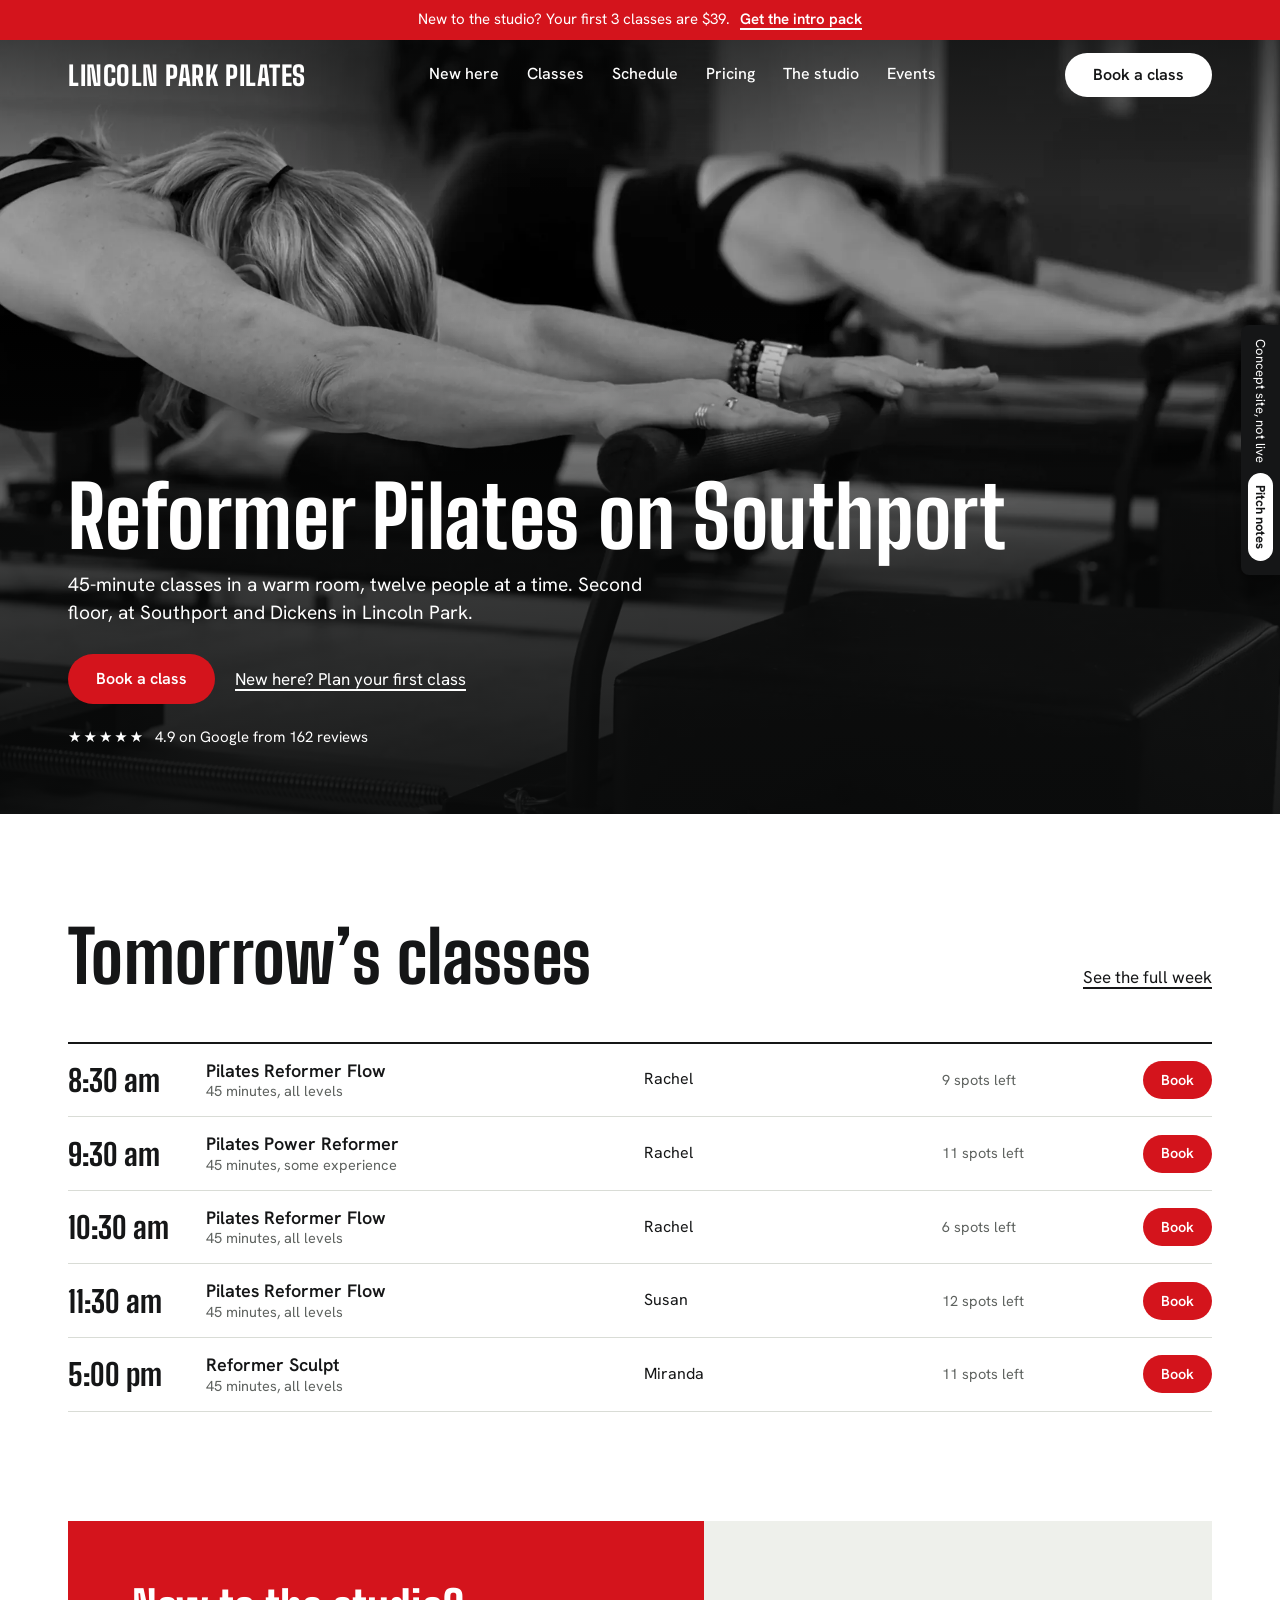
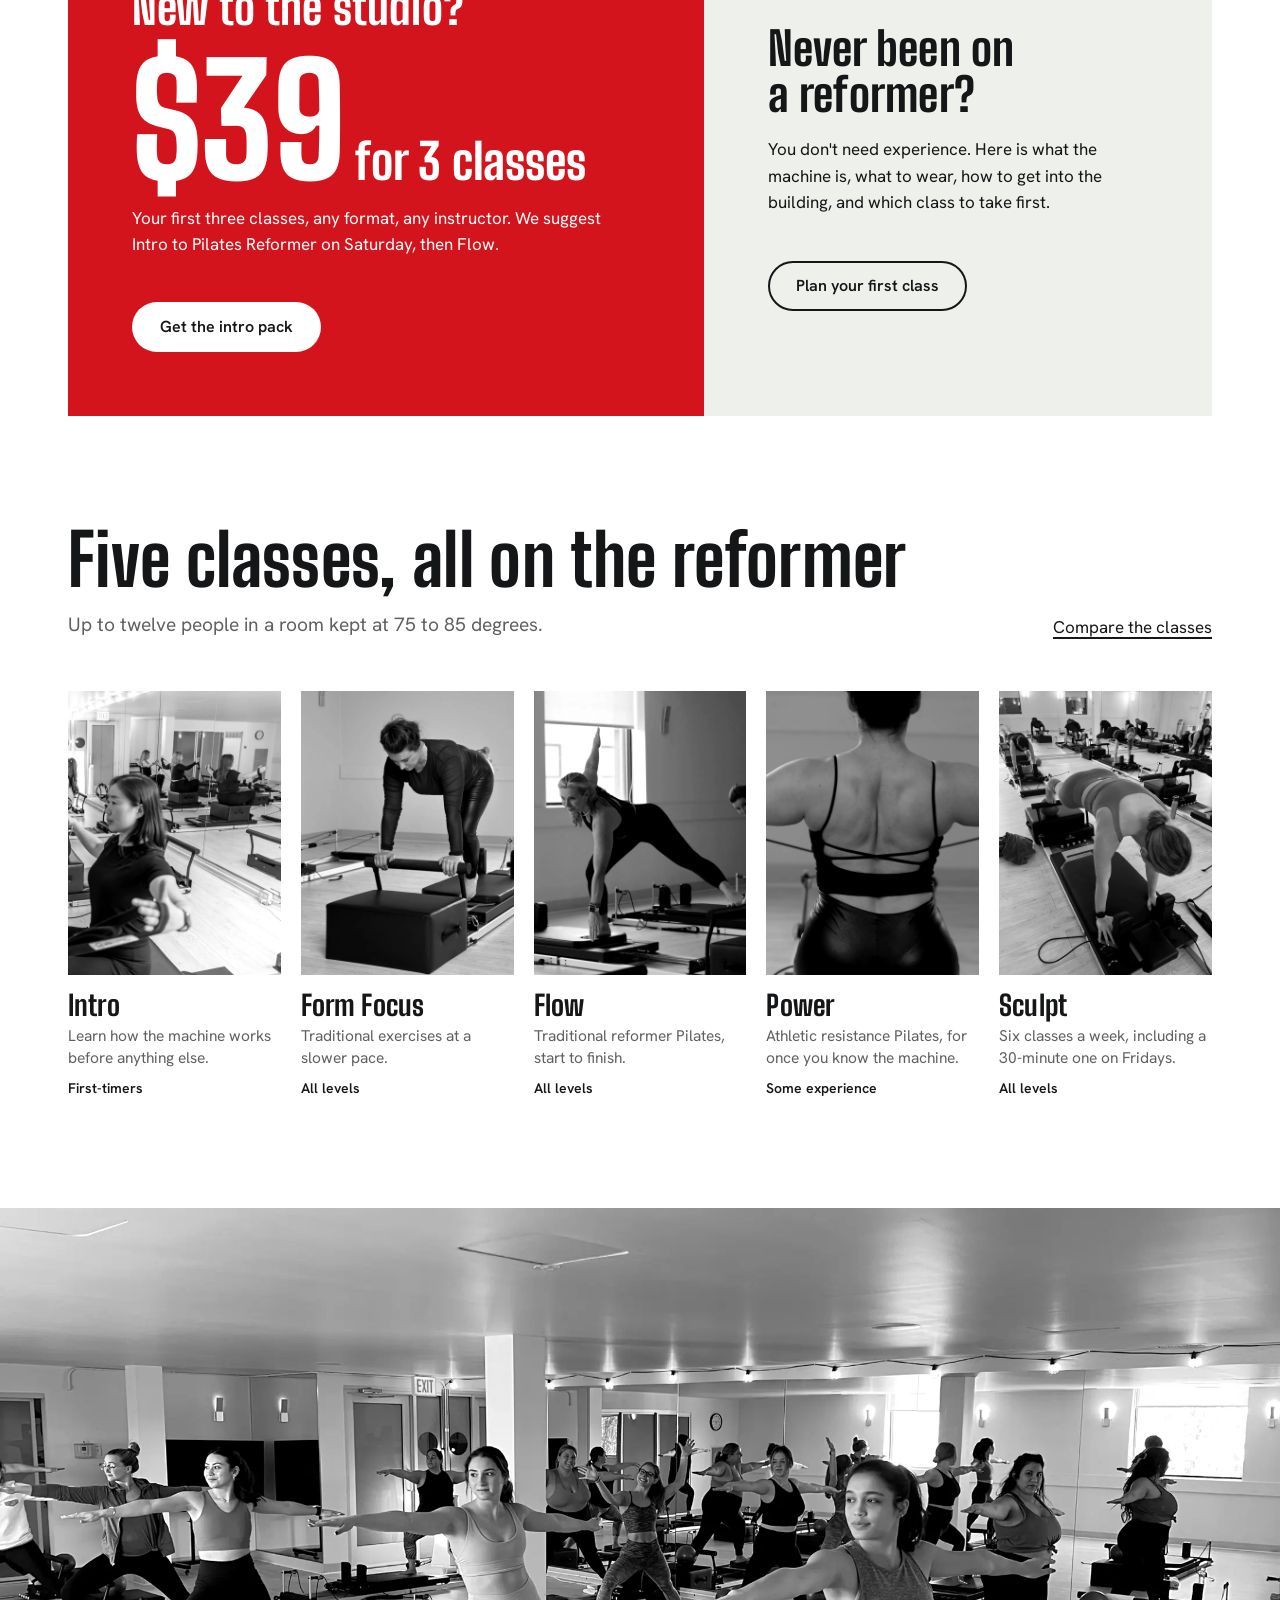
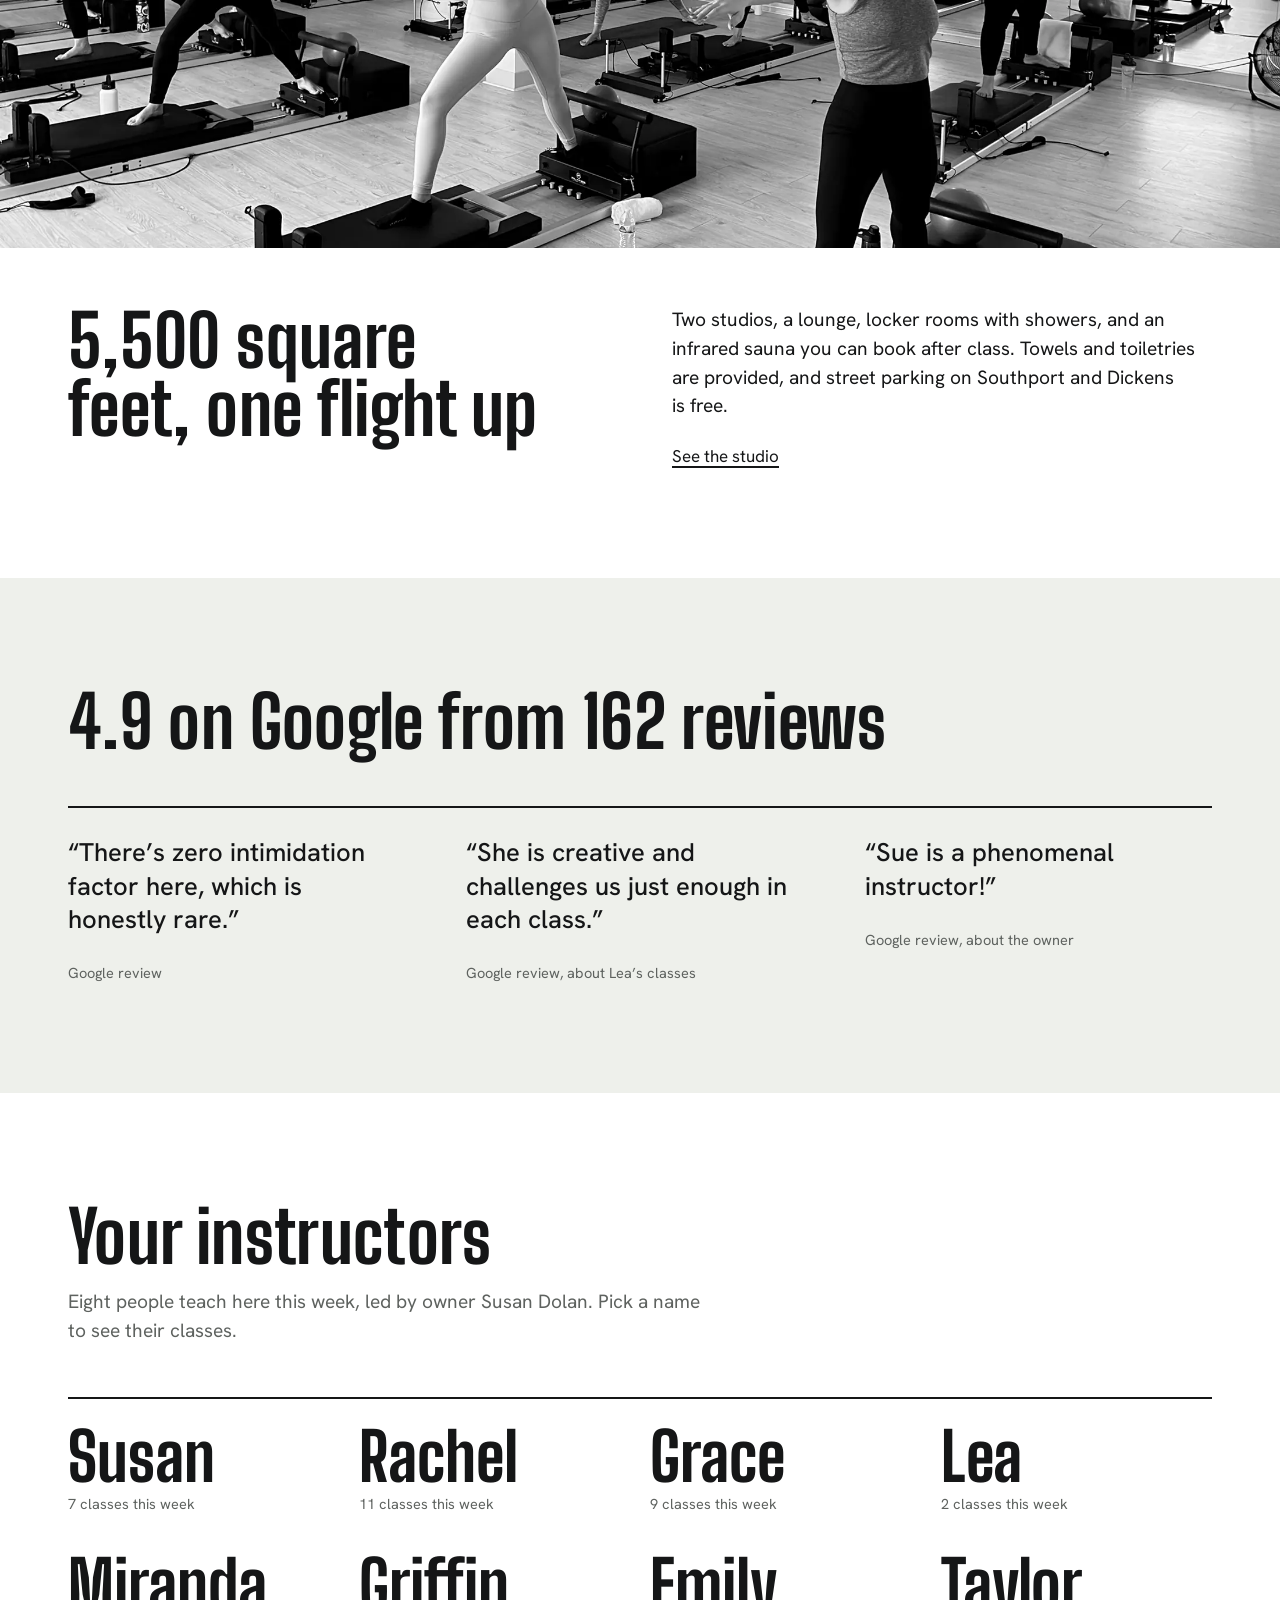
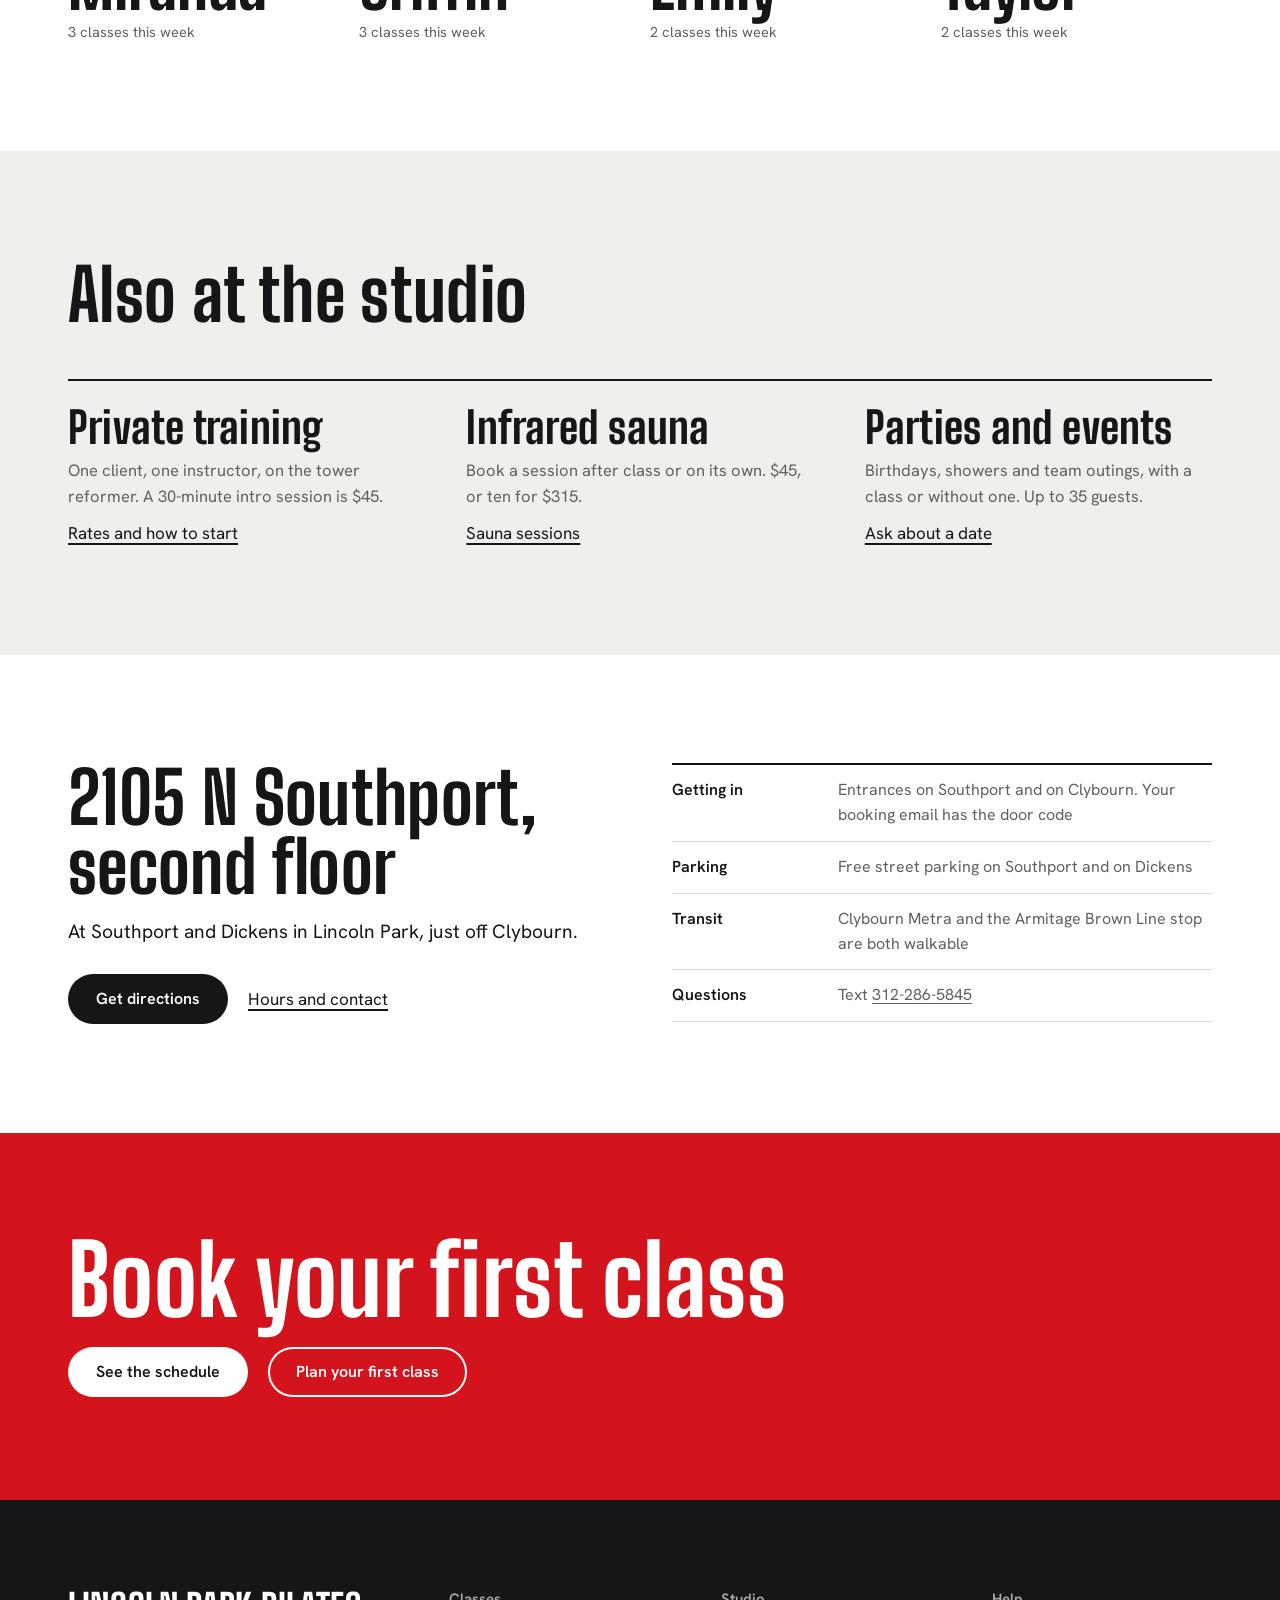
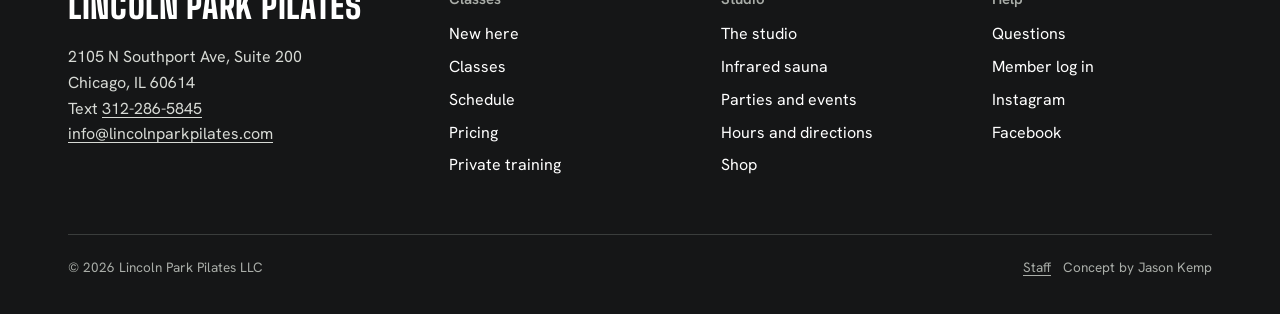
==== index.html @ 927cf22a "Lincoln Park Pilates website concept Static concept site: home, schedule, pricing, classes, studio, " ====
<!DOCTYPE html>
<html lang="en">
<head>
<meta charset="utf-8">
<meta name="viewport" content="width=device-width, initial-scale=1">
<title>Lincoln Park Pilates website concept</title>
<meta name="description" content="Reformer Pilates in Lincoln Park, Chicago. 45-minute classes of up to twelve people in a warm room, plus private training, an infrared sauna and event space. 2105 N Southport Ave. New clients: 3 classes for $39.">
<meta name="theme-color" content="#d4141c">
<meta name="robots" content="noindex, nofollow">
<meta property="og:title" content="Lincoln Park Pilates website concept">
<meta property="og:description" content="A redesign concept for Lincoln Park Pilates by Jason Kemp. Not the studio's live site. Nothing here books or charges.">
<meta property="og:type" content="website">
<link rel="preconnect" href="https://fonts.googleapis.com">
<link rel="preconnect" href="https://fonts.gstatic.com" crossorigin>
<link rel="stylesheet" href="https://fonts.googleapis.com/css2?family=Big+Shoulders:opsz,wght@10..72,500..900&family=Hanken+Grotesk:wght@400..700&display=swap">
<link rel="icon" href="data:image/svg+xml,%3Csvg xmlns='http://www.w3.org/2000/svg' viewBox='0 0 32 32'%3E%3Crect width='32' height='32' fill='%23d4141c'/%3E%3Ctext x='16' y='24' text-anchor='middle' font-family='Arial Narrow,Arial,sans-serif' font-weight='700' font-size='22' fill='%23fff'%3ELP%3C/text%3E%3C/svg%3E">
<style>
/* Lincoln Park Pilates concept v2. See DESIGN-NOTES.md for the reasoning. */
:root {
  --paper: #ffffff;
  --wall: #eef0eb;          /* the studio's sage-grey walls, very pale */
  --wall-2: #dfe3db;
  --ink: #151617;           /* reformer black */
  --grey: #5e625f;
  --line: #d9dcd6;
  --red: #d4141c;           /* the studio's logo red, deepened for contrast */
  --red-dark: #a90f16;
  --ok: #1f6b3b;

  --display: 'Big Shoulders', 'Big Shoulders Display', 'Arial Narrow', 'Helvetica Neue', Arial, sans-serif;
  --text: 'Hanken Grotesk', system-ui, -apple-system, 'Segoe UI', Roboto, sans-serif;

  --max: 1240px;
  --pad: clamp(20px, 4vw, 48px);
  --head: 72px;
  --gap: clamp(64px, 8.5vw, 116px);   /* vertical rhythm between sections */
  --ease: cubic-bezier(.2, .7, .2, 1);
}
@media (max-width: 760px) { :root { --head: 60px; } }

*, *::before, *::after { box-sizing: border-box; }
html { -webkit-text-size-adjust: 100%; }
body { margin: 0; background: var(--paper); color: var(--ink); font-family: var(--text); font-size: 17px; line-height: 1.55; -webkit-font-smoothing: antialiased; }
body.locked { overflow: hidden; }
img { display: block; max-width: 100%; }
a { color: inherit; text-decoration: none; }
button { font: inherit; color: inherit; background: none; border: 0; padding: 0; cursor: pointer; text-align: inherit; }
input, select, textarea { font: inherit; color: inherit; }
p { margin: 0 0 1em; text-wrap: pretty; }
p:last-child { margin-bottom: 0; }
h1, h2, h3, h4 { margin: 0; font-family: var(--display); font-weight: 700; line-height: .95; letter-spacing: .005em; text-wrap: balance; }
[hidden] { display: none !important; }
:focus-visible { outline: 3px solid var(--ink); outline-offset: 3px; }
::selection { background: var(--red); color: #fff; }
@media (prefers-reduced-motion: reduce) { *, *::before, *::after { transition-duration: .001s !important; animation: none !important; } }

/* type */
.h-xl { font-size: clamp(52px, 7.6vw, 116px); line-height: .9; }
.h-l { font-size: clamp(42px, 5.6vw, 80px); }
.h-m { font-size: clamp(32px, 3.6vw, 48px); line-height: 1; }
.h-s { font-size: clamp(24px, 2.2vw, 30px); line-height: 1.05; }
.lead { font-size: clamp(18px, 1.5vw, 21px); line-height: 1.5; max-width: 34em; }
.small { font-size: 14.5px; line-height: 1.5; }
.grey { color: var(--grey); }
.u { text-decoration: underline; text-underline-offset: 4px; text-decoration-thickness: 1.5px; }
.u:hover { color: var(--red); }
.sr { position: absolute; width: 1px; height: 1px; overflow: hidden; clip: rect(0 0 0 0); white-space: nowrap; }

/* layout */
.wrap { max-width: var(--max); margin: 0 auto; padding: 0 var(--pad); }
.sec { padding: var(--gap) 0; }
.sec-wall { background: var(--wall); }
.sec-ink { background: var(--ink); color: #fff; }
.sec-head { display: flex; flex-wrap: wrap; align-items: flex-end; justify-content: space-between; gap: 16px 32px; margin-bottom: clamp(28px, 4vw, 52px); }
.sec-head p { margin-top: 18px; }
.cols { display: grid; grid-template-columns: 1fr 1fr; gap: clamp(28px, 5vw, 72px); align-items: center; }
.cols-top { align-items: start; }
@media (max-width: 860px) { .cols { grid-template-columns: 1fr; } }
.photo { background: var(--wall-2); overflow: hidden; }
.photo img { width: 100%; height: 100%; object-fit: cover; }
.r-43 { aspect-ratio: 4/3; } .r-34 { aspect-ratio: 3/4; } .r-169 { aspect-ratio: 16/9; } .r-32 { aspect-ratio: 3/2; } .r-45 { aspect-ratio: 4/5; }

/* things you press are pills */
.btn { display: inline-flex; align-items: center; justify-content: center; gap: 8px; min-height: 50px; padding: 0 26px; border-radius: 999px; font-weight: 600; font-size: 16px; line-height: 1; white-space: nowrap; border: 2px solid transparent; transition: background .15s, color .15s, border-color .15s; }
.btn-red { background: var(--red); color: #fff; }
.btn-red:hover { background: var(--red-dark); }
.btn-ink { background: var(--ink); color: #fff; }
.btn-ink:hover { background: #000; }
.btn-white { background: #fff; color: var(--ink); }
.btn-white:hover { background: var(--wall); }
.btn-line { border-color: currentColor; }
.btn-line:hover { background: var(--ink); color: #fff; border-color: var(--ink); }
.btn-s { min-height: 38px; padding: 0 16px; font-size: 14.5px; }
.btn-wide { width: 100%; }
.btn[disabled] { opacity: .45; cursor: not-allowed; }
.btn-row { display: flex; flex-wrap: wrap; align-items: center; gap: 12px 20px; }
.ic { width: 20px; height: 20px; fill: none; stroke: currentColor; stroke-width: 1.8; stroke-linecap: round; stroke-linejoin: round; flex: none; }
.round { display: inline-flex; align-items: center; justify-content: center; width: 44px; height: 44px; border-radius: 50%; position: relative; }
.round:hover { background: rgba(127,127,127,.16); }

/* forms */
.field { display: grid; gap: 6px; }
.field > span { font-size: 14px; font-weight: 600; }
.field input, .field select, .field textarea { width: 100%; min-height: 50px; padding: 12px 14px; border: 1.5px solid #b9beb6; border-radius: 6px; background: #fff; }
.field textarea { min-height: 110px; resize: vertical; }
.field input:focus, .field select:focus, .field textarea:focus { outline: 0; border-color: var(--ink); box-shadow: 0 0 0 3px rgba(21,22,23,.12); }
.field--err input, .field--err select, .field--err textarea { border-color: var(--red); }
.check.field--err { color: var(--red); }
.form-grid { display: grid; grid-template-columns: 1fr 1fr; gap: 16px; }
.form-grid .span2 { grid-column: 1 / -1; }
@media (max-width: 560px) { .form-grid { grid-template-columns: 1fr; } }
.check { display: flex; gap: 10px; align-items: flex-start; font-size: 15px; }
.check input { margin-top: 4px; width: 18px; height: 18px; accent-color: var(--red); flex: none; }
.note { font-size: 14px; color: var(--grey); line-height: 1.5; }
.ok-box { border-left: 4px solid var(--ok); background: #edf5ef; padding: 16px 18px; font-size: 15.5px; }

/* price and rate rows */
.rows { border-top: 2px solid var(--ink); }
.rrow { display: grid; grid-template-columns: 1fr auto auto; gap: 8px 24px; align-items: center; padding: 18px 0; border-bottom: 1px solid var(--line); }
.rrow__name { font-weight: 600; font-size: 18px; }
.rrow__name small { display: block; font-weight: 400; font-size: 14.5px; color: var(--grey); margin-top: 2px; }
.rrow__price { font-family: var(--display); font-weight: 700; font-size: 34px; line-height: 1; white-space: nowrap; text-align: right; }
.rrow__price small { font-family: var(--text); font-weight: 400; font-size: 14px; color: var(--grey); margin-left: 3px; }
.rrow__per { display: block; font-family: var(--text); font-weight: 400; font-size: 13.5px; color: var(--grey); margin-top: 4px; }
.rrow--pick .rrow__price { color: var(--red); }
.tag { display: inline-block; font-size: 12.5px; font-weight: 700; line-height: 1; color: #fff; background: var(--red); padding: 5px 8px; margin-left: 10px; vertical-align: 3px; }
@media (max-width: 560px) { .rrow { grid-template-columns: 1fr auto; } .rrow .btn { grid-column: 1 / -1; justify-self: start; } }

/* toast */
.toast { position: fixed; left: 50%; bottom: 88px; transform: translate(-50%, 16px); background: var(--ink); color: #fff; padding: 12px 20px; border-radius: 999px; font-size: 15px; opacity: 0; pointer-events: none; transition: opacity .2s, transform .2s; z-index: 140; max-width: calc(100vw - 32px); text-align: center; }
.toast.on { opacity: 1; transform: translate(-50%, 0); }

/* intro-offer bar: the studio's own, the way SLT and New York Pilates run one */
.offerbar { background: var(--red); color: #fff; font-size: 15px; text-align: center; padding: 10px var(--pad); line-height: 1.3; }
.offerbar a { font-weight: 600; text-decoration: underline; text-underline-offset: 3px; margin-left: 6px; white-space: nowrap; }

/* header */
.head { position: sticky; top: 0; z-index: 80; height: var(--head); background: #fff; color: var(--ink); border-bottom: 1px solid var(--line); transition: background .2s, color .2s, border-color .2s; }
.head .wrap { height: 100%; display: flex; align-items: center; justify-content: space-between; gap: 20px; }
.logo { font-family: var(--display); font-weight: 800; font-size: 27px; line-height: 1; letter-spacing: .02em; text-transform: uppercase; white-space: nowrap; }
.logo span { color: var(--red); }
.nav { display: flex; align-items: center; gap: clamp(14px, 2.2vw, 34px); font-size: 16px; font-weight: 500; }
.nav a { padding: 8px 0; border-bottom: 2px solid transparent; }
.nav a:hover, .nav a.on { border-bottom-color: currentColor; }
.head__right { display: flex; align-items: center; gap: 6px; }
.head__right .btn { min-height: 44px; margin-left: 6px; }
.cart-count { position: absolute; top: 2px; right: 0; min-width: 18px; height: 18px; padding: 0 4px; border-radius: 999px; background: var(--red); color: #fff; font-size: 11px; font-weight: 700; line-height: 18px; text-align: center; }
.menu-btn { display: none; }
@media (max-width: 1020px) { .nav { display: none; } .menu-btn { display: inline-flex; } }
@media (max-width: 520px) { .head__right .btn { display: none; } .logo { font-size: 23px; } }

/* over the home hero the header is clear until you scroll */
body.over .head { background: transparent; color: #fff; border-bottom-color: transparent; }
body.over .head .logo span { color: #fff; }
body.over .head .btn-red { background: #fff; color: var(--ink); }

/* full-screen menu */
.menu { position: fixed; inset: 0; z-index: 120; background: var(--red); color: #fff; display: flex; flex-direction: column; padding: 0 var(--pad) 28px; transform: translateY(-102%); transition: transform .35s var(--ease); overflow: auto; }
.menu.on { transform: none; }
.menu__top { height: var(--head); display: flex; align-items: center; justify-content: space-between; flex: none; }
.menu .logo span { color: #fff; }
.menu__links { list-style: none; margin: 18px 0 0; padding: 0; }
.menu__links a { display: block; font-family: var(--display); font-weight: 700; font-size: clamp(40px, 11vw, 64px); line-height: 1.08; }
.menu__more { list-style: none; margin: 26px 0 0; padding: 0; display: flex; flex-wrap: wrap; gap: 8px 24px; font-size: 17px; }
.menu__more a { text-decoration: underline; text-underline-offset: 4px; }
.menu__foot { margin-top: auto; padding-top: 28px; font-size: 15px; line-height: 1.5; }

/* footer */
.foot { background: var(--ink); color: #fff; padding: clamp(56px, 7vw, 96px) 0 36px; }
.foot__grid { display: grid; grid-template-columns: 1.5fr 1fr 1fr 1fr; gap: 32px clamp(24px, 4vw, 56px); }
.foot .logo { font-size: 34px; }
.foot .logo span { color: #fff; }
.foot h4 { font-family: var(--text); font-size: 15px; font-weight: 600; letter-spacing: 0; line-height: 1.4; margin-bottom: 12px; color: #a9ada8; }
.foot ul { list-style: none; margin: 0; padding: 0; display: grid; gap: 8px; font-size: 16px; }
.foot ul a:hover { text-decoration: underline; text-underline-offset: 4px; }
.foot address { font-style: normal; margin-top: 18px; font-size: 16px; line-height: 1.6; color: #d7dad5; }
.foot__fine { margin-top: 56px; padding-top: 22px; border-top: 1px solid #3a3d3c; font-size: 13.5px; color: #a9ada8; display: flex; flex-wrap: wrap; justify-content: space-between; gap: 10px 32px; }
@media (max-width: 860px) { .foot__grid { grid-template-columns: 1fr 1fr; } .foot__grid > :first-child { grid-column: 1 / -1; } }

/* concept label: a tab on the right edge, always on screen, clear of the page's own controls */
.concept { position: fixed; right: 0; top: 50%; z-index: 100; transform: translateY(-50%); writing-mode: vertical-rl; display: flex; align-items: center; gap: 10px; background: var(--ink); color: #fff; padding: 14px 7px; font-size: 13px; line-height: 1; border-radius: 8px 0 0 8px; box-shadow: 0 6px 24px rgba(0,0,0,.28); }
.concept button { background: #fff; color: var(--ink); border-radius: 999px; padding: 12px 6px; font-weight: 700; font-size: 13px; }
.concept button:hover { background: var(--wall); }

/* phone: book button pinned to the bottom edge */
.bookbar { display: none; }
@media (max-width: 760px) {
  .bookbar { display: flex; gap: 10px; position: fixed; left: 0; right: 0; bottom: 0; z-index: 90; padding: 10px 14px calc(10px + env(safe-area-inset-bottom, 0px)); background: #fff; border-top: 1px solid var(--line); }
  .bookbar .btn { flex: 1; min-height: 48px; padding: 0 12px; }
  .concept { writing-mode: horizontal-tb; top: auto; right: 0; left: 0; bottom: calc(69px + env(safe-area-inset-bottom, 0px)); transform: none; justify-content: center; border-radius: 0; padding: 5px 10px; font-size: 12.5px; box-shadow: none; z-index: 89; }
  .concept button { padding: 4px 10px; font-size: 12.5px; }
  .toast { bottom: 120px; }
  .foot { padding-bottom: 140px; }
}

.page { display: none; }
.page.on { display: block; }

/* ---------- home hero: full-bleed photo, a few words, one button ---------- */
.hero { position: relative; margin-top: calc(var(--head) * -1); min-height: min(86vh, 820px); display: flex; align-items: flex-end; color: #fff; background: #2b2d2c; overflow: hidden; }
.hero picture, .hero picture img { position: absolute; inset: 0; width: 100%; height: 100%; object-fit: cover; object-position: 50% 30%; }
.hero::after { content: ''; position: absolute; inset: 0; background: linear-gradient(180deg, rgba(10,11,11,.55) 0%, rgba(10,11,11,0) 20%), linear-gradient(0deg, rgba(10,11,11,.9) 0%, rgba(10,11,11,.72) 30%, rgba(10,11,11,0) 66%); }
.hero__in { position: relative; z-index: 1; width: 100%; padding-top: calc(var(--head) + 120px); padding-bottom: clamp(44px, 5vw, 64px); }
.hero h1 { font-size: clamp(50px, 6.6vw, 100px); }
.hero .lead { margin-top: 16px; max-width: 32em; }
.hero .btn-row { margin-top: 26px; }
.hero__proof { margin-top: 22px; font-size: 15px; display: flex; align-items: center; gap: 10px; }
.stars { letter-spacing: 2px; font-size: 15px; }
@media (max-width: 760px) {
  .hero { min-height: 80vh; }
  .hero picture img { object-position: 30% 0; }
  .hero::after { background: linear-gradient(180deg, rgba(10,11,11,.5) 0%, rgba(10,11,11,0) 20%, rgba(10,11,11,.1) 38%, rgba(10,11,11,.88) 76%); }
  .hero__in { padding-bottom: 36px; }
}

/* class rows: used for today's list on home and for the full schedule */
.klist { border-top: 2px solid var(--ink); }
.krow { display: grid; grid-template-columns: 120px minmax(0, 1.5fr) minmax(0, 1fr) 120px 132px; gap: 18px; align-items: center; padding: 16px 0; border-bottom: 1px solid var(--line); }
.krow__time { font-family: var(--display); font-weight: 700; font-size: 30px; line-height: 1; white-space: nowrap; }
.krow__name { font-weight: 600; font-size: 18px; line-height: 1.25; }
.krow__name small { display: block; font-weight: 400; font-size: 14.5px; color: var(--grey); }
.krow__who { font-size: 16px; }
.krow__who small { display: block; font-size: 14px; color: var(--grey); }
.krow__spots { font-size: 14.5px; color: var(--grey); }
.krow__spots.low { color: var(--red); font-weight: 600; }
.krow__act { text-align: right; }
.krow.past { opacity: .4; }
.krow.past .btn { visibility: hidden; }
.krow.mine .btn { background: var(--ok); border-color: var(--ok); color: #fff; }
.kday { margin: 44px 0 14px; }
.kday:first-child { margin-top: 0; }
.kday span { font-family: var(--text); font-weight: 400; font-size: 16px; color: var(--grey); margin-left: 12px; }
.kempty { padding: 44px 0; color: var(--grey); border-bottom: 1px solid var(--line); }
@media (max-width: 860px) {
  .krow { grid-template-columns: 92px minmax(0, 1fr) auto; grid-template-areas: 'time name act' 'time who act'; gap: 2px 14px; padding: 14px 0; }
  .krow__time { grid-area: time; font-size: 24px; align-self: start; padding-top: 2px; }
  .krow__name { grid-area: name; font-size: 17px; }
  .krow__name small { display: none; }
  .krow__who { grid-area: who; font-size: 14.5px; color: var(--grey); }
  .krow__who small { display: inline; margin-left: 6px; }
  .krow__spots { display: none; }
  .krow__act { grid-area: act; }
  .krow__act .btn { min-height: 40px; padding: 0 14px; }
}

/* the two-up under the hero: the offer, and the first-timer door */
.duo { display: grid; grid-template-columns: 1.25fr 1fr; }
.duo > div { padding: clamp(32px, 5vw, 64px); display: flex; flex-direction: column; align-items: flex-start; justify-content: center; gap: 18px; }
.duo__offer { background: var(--red); color: #fff; }
.duo__new { background: var(--wall); }
.duo__price { font-family: var(--display); font-weight: 800; font-size: clamp(88px, 12vw, 176px); line-height: .86; letter-spacing: -.01em; margin-top: 6px; }
.duo__price small { font-size: .32em; font-weight: 700; letter-spacing: 0; margin-left: .2em; }
.duo p { max-width: 30em; }
.duo .btn { margin-top: 10px; }
@media (max-width: 860px) { .duo { grid-template-columns: 1fr; } }

/* class tiles */
.ctiles { display: grid; grid-template-columns: repeat(5, 1fr); gap: 20px; }
.ctile { display: flex; flex-direction: column; gap: 6px; }
.ctile .photo { margin-bottom: 10px; }
.ctile h3 { font-size: 28px; line-height: 1; }
.ctile p { font-size: 15.5px; line-height: 1.45; color: var(--grey); margin: 0; }
.ctile__lvl { font-size: 14px; font-weight: 600; margin-top: 2px; }
.ctile:hover h3 { color: var(--red); }
@media (max-width: 1020px) {
  .ctiles { display: flex; overflow-x: auto; scroll-snap-type: x mandatory; margin: 0 calc(var(--pad) * -1); padding: 0 var(--pad) 12px; scroll-padding-left: var(--pad); scrollbar-width: none; }
  .ctiles::-webkit-scrollbar { display: none; }
  .ctile { flex: 0 0 min(64vw, 280px); scroll-snap-align: start; }
}

/* facts list */
.facts { margin: 28px 0 0; border-top: 2px solid var(--ink); }
.facts div { display: grid; grid-template-columns: 150px 1fr; gap: 16px; padding: 13px 0; border-bottom: 1px solid var(--line); font-size: 16px; }
.facts dt { font-weight: 600; }
.facts dd { margin: 0; color: var(--grey); }
@media (max-width: 520px) { .facts div { grid-template-columns: 1fr; gap: 2px; } }

/* reviews */
.quotes { display: grid; grid-template-columns: repeat(3, 1fr); gap: clamp(24px, 4vw, 56px); padding-top: 28px; border-top: 2px solid var(--ink); }
.quote p { font-size: clamp(21px, 2vw, 26px); line-height: 1.3; font-weight: 500; }
.quote cite { display: block; font-style: normal; font-size: 14.5px; color: var(--grey); margin-top: 12px; }
@media (max-width: 860px) { .quotes { grid-template-columns: 1fr; } }

/* instructors, by name */
.names { display: grid; grid-template-columns: repeat(4, minmax(0, 1fr)); gap: clamp(22px, 3vw, 40px) 20px; border-top: 2px solid var(--ink); padding-top: 26px; }
.names button { text-align: left; font-family: var(--display); font-weight: 700; font-size: clamp(40px, 5.2vw, 76px); line-height: .95; }
.names button:hover { color: var(--red); }
.names button small { display: block; font-family: var(--text); font-weight: 400; font-size: 14.5px; line-height: 1.4; color: var(--grey); margin-top: 6px; }
@media (max-width: 760px) { .names { grid-template-columns: 1fr 1fr; } }

/* a full-width photo between sections */
.wide { aspect-ratio: 2/1; max-height: 78vh; width: 100%; }
@media (max-width: 760px) { .wide { aspect-ratio: 4/3; } }
.sec-tight { padding-top: clamp(36px, 4.5vw, 60px); }

/* three more things, as text */
.also { display: grid; grid-template-columns: repeat(3, 1fr); gap: 0 clamp(24px, 4vw, 56px); border-top: 2px solid var(--ink); }
.also a { display: flex; flex-direction: column; align-items: flex-start; gap: 10px; padding: 26px 0 0; }
.also h3 { font-size: clamp(32px, 3.4vw, 44px); }
.also p { color: var(--grey); font-size: 16.5px; max-width: 24em; margin: 0; }
.also a:hover h3 { color: var(--red); }
@media (max-width: 760px) { .also { grid-template-columns: 1fr; } .also a { padding: 22px 0; border-bottom: 1px solid var(--line); } }

/* visit */
.hours { margin-top: 16px; border-top: 2px solid var(--ink); }
.hours div { display: flex; justify-content: space-between; gap: 16px; padding: 10px 0; border-bottom: 1px solid var(--line); font-size: 16px; }
.hours .now { font-weight: 700; }

/* closing band: flat red, one line, two buttons */
.band { background: var(--red); color: #fff; padding: clamp(64px, 8vw, 112px) 0; }
.band .wrap { display: flex; flex-wrap: wrap; align-items: center; justify-content: space-between; gap: 24px 40px; }
.band .btn-line:hover { background: #fff; color: var(--ink); border-color: #fff; }

/* space between the last block of a page and the footer */
.end { height: clamp(56px, 7vw, 96px); }

/* ---------- inner pages ---------- */
.phead { padding-top: clamp(48px, 7vw, 96px); padding-bottom: clamp(32px, 4vw, 56px); }
.phead .lead { margin-top: 20px; }

/* schedule controls */
.sbar { position: sticky; top: var(--head); z-index: 20; background: #fff; display: flex; flex-wrap: wrap; align-items: center; justify-content: space-between; gap: 12px 24px; padding: 14px 0; margin-bottom: 28px; border-bottom: 1px solid var(--line); }
.days { display: flex; gap: 6px; overflow-x: auto; scrollbar-width: none; max-width: 100%; }
.days::-webkit-scrollbar { display: none; }
.days button { min-height: 44px; padding: 0 16px; border-radius: 999px; border: 1.5px solid var(--line); font-weight: 600; font-size: 15.5px; white-space: nowrap; }
.days button small { font-weight: 400; color: var(--grey); margin-left: 6px; font-size: 13.5px; }
.days button:hover { border-color: var(--ink); }
.days button.on { background: var(--ink); border-color: var(--ink); color: #fff; }
.days button.on small { color: #c9ccc7; }
.days button.today:not(.on) { border-color: var(--ink); }
.filters { display: flex; flex-wrap: wrap; gap: 8px; }
.sel { position: relative; }
.sel select { appearance: none; -webkit-appearance: none; min-height: 44px; padding: 0 38px 0 16px; border: 1.5px solid var(--line); border-radius: 999px; background: #fff; font-size: 15.5px; font-weight: 600; cursor: pointer; }
.sel::after { content: ''; position: absolute; right: 16px; top: 17px; width: 7px; height: 7px; border-right: 2px solid var(--ink); border-bottom: 2px solid var(--ink); transform: rotate(45deg); pointer-events: none; }
.legend { display: grid; grid-template-columns: repeat(4, 1fr); gap: 20px 32px; margin-top: 44px; font-size: 15px; color: var(--grey); }
.legend b { display: block; color: var(--ink); }
@media (max-width: 860px) { .legend { grid-template-columns: 1fr 1fr; } .sbar { position: static; } }

/* pricing */
.jump { display: flex; flex-wrap: wrap; gap: 8px; }
.jump button { min-height: 44px; padding: 0 18px; border-radius: 999px; border: 1.5px solid var(--line); font-weight: 600; font-size: 15.5px; }
.jump button:hover { border-color: var(--ink); }
.pgroup { padding: clamp(44px, 6vw, 80px) 0 0; scroll-margin-top: calc(var(--head) + 12px); display: grid; grid-template-columns: minmax(0, 4fr) minmax(0, 8fr); gap: 20px clamp(28px, 5vw, 72px); }
.pgroup__intro p { margin-top: 14px; color: var(--grey); max-width: 26em; }
@media (max-width: 860px) { .pgroup { grid-template-columns: 1fr; } }
.calc { display: grid; grid-template-columns: minmax(0, 5fr) minmax(0, 7fr); gap: clamp(28px, 5vw, 72px); align-items: start; }
.calc__n { font-family: var(--display); font-weight: 800; font-size: clamp(120px, 16vw, 220px); line-height: .8; }
.calc__unit { font-size: 18px; margin-top: 10px; }
.calc input[type=range] { width: 100%; margin: 26px 0 6px; accent-color: var(--red); height: 28px; }
.calc__scale { display: flex; justify-content: space-between; font-size: 14px; color: var(--grey); }
.calc__best { font-size: 18px; margin-bottom: 18px; }
.calc__best b { font-family: var(--display); font-size: 40px; line-height: 1; display: block; margin-top: 4px; }
.ctable { width: 100%; border-collapse: collapse; font-size: 16px; }
.ctable th { text-align: left; font-size: 14px; font-weight: 600; color: var(--grey); padding: 0 0 10px; border-bottom: 2px solid var(--ink); }
.ctable td { padding: 12px 0; border-bottom: 1px solid var(--line); vertical-align: baseline; }
.ctable .num { text-align: right; white-space: nowrap; padding-left: 16px; font-variant-numeric: tabular-nums; }
.ctable small { color: var(--grey); font-size: 13.5px; display: block; }
.ctable tr.best td { font-weight: 700; color: var(--red); }
.ctable tr.dim td { color: #9a9e99; }
.calc__also { margin-top: 16px; font-size: 15px; color: var(--grey); }
@media (max-width: 860px) { .calc { grid-template-columns: 1fr; } }
.policies { display: grid; grid-template-columns: repeat(3, 1fr); gap: 28px clamp(24px, 4vw, 56px); }
.policies h3 { font-family: var(--text); font-size: 17px; font-weight: 700; line-height: 1.3; letter-spacing: 0; margin-bottom: 6px; }
.policies p { font-size: 16px; color: var(--grey); }
@media (max-width: 860px) { .policies { grid-template-columns: 1fr; } }

/* new here */
.steps { list-style: none; margin: 0; padding: 0; counter-reset: s; border-top: 2px solid var(--ink); }
.steps li { counter-increment: s; position: relative; padding: 20px 0 20px 76px; border-bottom: 1px solid var(--line); min-height: 84px; }
.steps li::before { content: counter(s); position: absolute; left: 0; top: 14px; font-family: var(--display); font-weight: 800; font-size: 56px; line-height: 1; color: var(--red); }
.steps b { display: block; font-size: 19px; margin-bottom: 2px; }
.steps span { color: var(--grey); }
.finder { display: grid; grid-template-columns: minmax(0, 7fr) minmax(0, 5fr); gap: clamp(28px, 5vw, 72px); align-items: start; }
.finder fieldset { border: 0; margin: 0 0 26px; padding: 0; }
.finder legend { font-weight: 700; font-size: 18px; margin-bottom: 12px; padding: 0; }
.opts { display: flex; flex-wrap: wrap; gap: 8px; }
.opt { position: relative; }
.opt input { position: absolute; opacity: 0; inset: 0; cursor: pointer; }
.opt span { display: inline-flex; align-items: center; min-height: 46px; padding: 0 18px; border-radius: 999px; border: 1.5px solid #b9beb6; background: #fff; font-size: 16px; font-weight: 500; }
.opt input:checked + span { background: var(--ink); border-color: var(--ink); color: #fff; }
.opt input:focus-visible + span { outline: 3px solid var(--ink); outline-offset: 3px; }
.finder__out { background: var(--red); color: #fff; padding: clamp(28px, 4vw, 44px); position: sticky; top: calc(var(--head) + 24px); }
.finder__out h3 { font-size: clamp(40px, 4.6vw, 60px); margin: 8px 0 14px; }
.finder__out .btn-row { margin-top: 24px; }
@media (max-width: 860px) { .finder { grid-template-columns: 1fr; } .finder__out { position: static; } }

/* classes page */
.cl { display: grid; grid-template-columns: minmax(0, 5fr) minmax(0, 7fr); gap: clamp(24px, 5vw, 72px); align-items: center; padding: clamp(28px, 4vw, 48px) 0; border-top: 1px solid var(--line); scroll-margin-top: calc(var(--head) + 12px); }
.cl:first-child { border-top: 0; padding-top: 0; }
.cl .photo { max-width: 440px; }
.cl h2 { margin-bottom: 14px; }
.cl__meta { font-size: 15.5px; font-weight: 600; margin: 16px 0 22px; }
.cl__meta span { display: inline-block; margin-right: 22px; }
@media (max-width: 760px) { .cl { grid-template-columns: 1fr; } .cl .photo { max-width: none; aspect-ratio: 4/3; } }

/* studio page */
.mosaic { display: grid; grid-template-columns: 2fr 1fr; gap: 20px; }
.mosaic .photo:first-child { grid-row: span 2; }
@media (max-width: 760px) { .mosaic { grid-template-columns: 1fr 1fr; } .mosaic .photo:first-child { grid-column: 1 / -1; grid-row: auto; aspect-ratio: 3/2; } }
.panel { background: var(--wall); padding: clamp(24px, 4vw, 44px); }

/* events */
.elist { border-top: 2px solid var(--ink); margin-top: 28px; }
.elist div { display: grid; grid-template-columns: minmax(0, 1fr) auto; gap: 4px 24px; padding: 18px 0; border-bottom: 1px solid var(--line); }
.elist h3 { font-size: 30px; }
.elist p { grid-column: 1; color: var(--grey); font-size: 16px; margin: 0; }
.elist span { grid-row: 1; grid-column: 2; font-size: 14.5px; font-weight: 600; white-space: nowrap; align-self: center; }
@media (max-width: 520px) { .elist div { grid-template-columns: 1fr; } .elist span { grid-row: auto; grid-column: 1; } }

/* faq */
.faq { display: grid; grid-template-columns: minmax(0, 4fr) minmax(0, 8fr); gap: clamp(28px, 5vw, 72px); align-items: start; }
.faq__side { position: sticky; top: calc(var(--head) + 24px); display: grid; gap: 16px; }
.faq__side input { width: 100%; min-height: 52px; padding: 0 20px; border: 1.5px solid #b9beb6; border-radius: 999px; background: #fff; }
.faq__side input:focus { outline: 0; border-color: var(--ink); }
.cats { display: flex; flex-wrap: wrap; gap: 8px; }
.cats button { min-height: 40px; padding: 0 16px; border-radius: 999px; border: 1.5px solid var(--line); font-size: 15px; font-weight: 600; }
.cats button.on { background: var(--ink); border-color: var(--ink); color: #fff; }
.qa { border-top: 2px solid var(--ink); }
.qa details { border-bottom: 1px solid var(--line); }
.qa summary { list-style: none; cursor: pointer; padding: 20px 44px 20px 0; position: relative; font-weight: 600; font-size: 19px; line-height: 1.35; }
.qa summary::-webkit-details-marker { display: none; }
.qa summary::after { content: '+'; position: absolute; right: 4px; top: 14px; font-size: 28px; font-weight: 400; line-height: 1.2; }
.qa details[open] summary::after { content: '\2212'; }
.qa details p { padding: 0 44px 22px 0; color: var(--grey); max-width: 40em; }
@media (max-width: 860px) { .faq { grid-template-columns: 1fr; } .faq__side { position: static; } }

.klist__more { margin-top: 16px; font-size: 16px; }

.elist button { grid-column: 1 / -1; justify-self: start; margin-top: 8px; font-size: 15px; font-weight: 600; }
.ctable td button { text-align: left; font: inherit; color: inherit; }
.calc__also button { font-weight: 600; color: var(--ink); }
/* text links get a taller tap area on phones without changing the layout */
@media (max-width: 760px) {
  a.u, .jumpto, .foot ul a, .menu__more a, .offerbar a, .foot__fine a { padding-top: 9px; padding-bottom: 9px; }
  button.u { padding-top: 9px; padding-bottom: 9px; margin-top: -9px; margin-bottom: -9px; }
  .elist button.u { margin-top: -1px; }
  .foot ul { gap: 12px; }
  .menu__more { gap: 14px 24px; }
  .concept button { padding: 8px 12px; }
}

@media (max-width: 760px) { .menu .logo, .adm__bar .logo, .head .logo { padding: 11px 0; } .concept button { padding: 9px 12px; } .foot__fine a { padding-left: 8px; padding-right: 8px; margin-left: -8px; } }

.tel { text-decoration: underline; text-decoration-thickness: 1px; text-underline-offset: 3px; }
.tel:hover { color: var(--red); }
.foot .tel:hover, .menu .tel:hover { color: inherit; opacity: .75; }
@media (max-width: 760px) { .tel { padding-top: 9px; padding-bottom: 9px; } }

.scrim { position: fixed; inset: 0; background: rgba(10,11,11,.55); z-index: 125; opacity: 0; pointer-events: none; transition: opacity .25s; }
.scrim.on { opacity: 1; pointer-events: auto; }

/* booking, purchase, inquiry and bag all open in this sheet */
.sheet { position: fixed; z-index: 130; right: 0; top: 0; bottom: 0; width: min(540px, 100vw); background: #fff; transform: translateX(104%); transition: transform .35s var(--ease); display: flex; flex-direction: column; }
.sheet.on { transform: none; }
.sheet__head { display: flex; justify-content: space-between; align-items: flex-start; gap: 16px; padding: 24px 28px 18px; border-bottom: 1px solid var(--line); }
.sheet__head p { margin: 0 0 6px; font-size: 14.5px; font-weight: 600; color: var(--red); }
.sheet__head h2 { font-size: 40px; }
.sheet__body { flex: 1; overflow: auto; padding: 22px 28px; }
.sheet__foot { padding: 14px 28px calc(18px + env(safe-area-inset-bottom, 0px)); border-top: 1px solid var(--line); display: flex; justify-content: space-between; align-items: center; gap: 14px; }
.sheet__foot .small { color: var(--grey); }
@media (max-width: 560px) { .sheet__head, .sheet__body, .sheet__foot { padding-left: 18px; padding-right: 18px; } .sheet__head h2 { font-size: 34px; } }

.steps-bar { display: flex; gap: 6px; margin-bottom: 20px; }
.steps-bar i { flex: 1; height: 4px; background: var(--wall-2); }
.steps-bar i.on { background: var(--red); }
.summary { background: var(--wall); padding: 18px 20px; margin-bottom: 22px; display: grid; grid-template-columns: 1fr auto; gap: 4px 16px; font-size: 15px; }
.summary__name { grid-column: 1 / -1; font-family: var(--display); font-weight: 700; font-size: 30px; line-height: 1; margin-bottom: 4px; }
.summary b { font-size: 17px; }
.summary small { color: var(--grey); font-size: 14.5px; }
.q { font-weight: 700; font-size: 17px; margin: 0 0 10px; }
.pay { display: grid; gap: 8px; margin: 0 0 22px; }
.pay label { display: grid; grid-template-columns: auto 1fr auto; gap: 14px; align-items: center; padding: 13px 16px; border: 1.5px solid #b9beb6; border-radius: 6px; cursor: pointer; }
.pay label:has(input:checked) { border-color: var(--ink); box-shadow: 0 0 0 1.5px var(--ink) inset; }
.pay input { accent-color: var(--red); width: 18px; height: 18px; }
.pay b { display: block; font-size: 16.5px; }
.pay small { color: var(--grey); font-size: 14.5px; }
.pay .amt { font-family: var(--display); font-weight: 700; font-size: 28px; }
.conf { display: grid; gap: 20px; }
.conf__big { font-family: var(--display); font-weight: 700; font-size: 56px; line-height: .95; }
.conf__list { list-style: none; margin: 0; padding: 0; border-top: 2px solid var(--ink); }
.conf__list li { display: grid; grid-template-columns: 110px 1fr; gap: 14px; padding: 11px 0; border-bottom: 1px solid var(--line); font-size: 16px; }
.conf__list li span:first-child { font-weight: 600; }
.conf__tip { background: var(--wall); padding: 16px 18px; font-size: 15.5px; }
.cart-line { display: grid; grid-template-columns: 1fr auto auto; gap: 14px; align-items: center; padding: 14px 0; border-bottom: 1px solid var(--line); }
.cart-line small { color: var(--grey); }
.qty { display: inline-flex; align-items: center; border: 1.5px solid #b9beb6; border-radius: 999px; }
.qty button { width: 36px; height: 36px; text-align: center; font-size: 18px; }
.qty output { min-width: 22px; text-align: center; font-weight: 600; }
.cart-total { display: flex; justify-content: space-between; padding: 18px 0 0; font-family: var(--display); font-weight: 700; font-size: 34px; }

/* pitch notes: not part of the site, so it looks like a different object */
.pitch { position: fixed; z-index: 135; right: 0; top: 0; bottom: 0; width: min(780px, 100vw); background: var(--ink); color: #fff; transform: translateX(104%); transition: transform .38s var(--ease); display: flex; flex-direction: column; font-size: 16px; }
.pitch.on { transform: none; }
.pitch__head { display: flex; justify-content: space-between; align-items: flex-start; padding: 24px 30px 0; }
.pitch__head p { margin: 0 0 6px; font-size: 14.5px; color: #a9ada8; }
.pitch__head h2 { font-size: 44px; }
.ptabs { display: flex; gap: 4px; padding: 20px 30px 0; border-bottom: 1px solid #3a3d3c; overflow-x: auto; scrollbar-width: none; flex: none; }
.ptabs::-webkit-scrollbar { display: none; }
.ptabs button { padding: 10px 12px; font-size: 15px; font-weight: 600; color: #a9ada8; border-bottom: 3px solid transparent; white-space: nowrap; }
.ptabs button.on { color: #fff; border-bottom-color: var(--red); }
.ptabs .cnt { display: inline-block; min-width: 20px; padding: 0 6px; margin-left: 6px; border-radius: 999px; background: var(--red); color: #fff; font-size: 12px; line-height: 20px; text-align: center; }
.pitch__body { flex: 1; overflow: auto; padding: 26px 30px 44px; line-height: 1.55; }
.pitch__body > section { display: none; }
.pitch__body > section.on { display: block; }
.pitch__body h3 { font-size: 34px; margin: 34px 0 12px; }
.pitch__body h3:first-child { margin-top: 0; }
.pitch__body p, .pitch__body li { color: #c9ccc7; }
.pitch__body b { color: #fff; font-weight: 600; }
.pitch__body ul, .pitch__body ol { margin: 0 0 16px; padding-left: 20px; }
.pitch__body li { margin-bottom: 8px; }
.pitch__body a { color: #fff; text-decoration: underline; text-underline-offset: 3px; }
.pitch__body code { font-size: .92em; background: #2b2e2d; padding: 1px 5px; border-radius: 3px; }
.pitch__body figure { margin: 0; }
.shot { border: 1px solid #3a3d3c; overflow: hidden; margin: 12px 0 6px; background: #000; }
.shot img { width: 100%; }
.shot--scroll { max-height: 360px; overflow: auto; }
.pitch__body figcaption { font-size: 13.5px; color: #a9ada8; margin-bottom: 18px; }
.shots2 { display: grid; grid-template-columns: 1fr 1fr; gap: 14px; align-items: start; }
.finding { display: grid; grid-template-columns: 44px 1fr; gap: 12px; padding: 18px 0; border-top: 1px solid #3a3d3c; }
.finding > span { font-family: var(--display); font-weight: 700; font-size: 30px; line-height: 1; color: var(--red); }
.finding > div > b { display: block; font-size: 17.5px; margin-bottom: 4px; }
.finding p { margin: 0 0 8px; }
.jumpto { display: inline-block; margin-top: 2px; font-size: 14.5px; font-weight: 700; color: #fff; text-decoration: underline; text-underline-offset: 4px; }
.plan-wk { display: grid; grid-template-columns: 84px 1fr; gap: 14px; padding: 16px 0; border-top: 1px solid #3a3d3c; }
.plan-wk > span { font-weight: 700; color: var(--red); }
.plan-wk b { display: block; margin-bottom: 4px; }
.plan-wk p { margin: 0; }
.inbox-item { border: 1px solid #3a3d3c; padding: 14px 16px; margin-bottom: 10px; }
.inbox-item .kind { display: flex; justify-content: space-between; font-size: 13.5px; font-weight: 700; color: #ff6b70; margin-bottom: 4px; }
.inbox-item .kind span:last-child { color: #a9ada8; font-weight: 400; }
.inbox-item p { margin: 2px 0 0; font-size: 15px; }
.inbox-empty { padding: 36px 0; color: #a9ada8; }
.pitch__foot { padding: 14px 30px 18px; border-top: 1px solid #3a3d3c; font-size: 13px; color: #a9ada8; display: flex; flex-wrap: wrap; justify-content: space-between; gap: 6px 20px; }
@media (max-width: 560px) { .pitch__head, .ptabs, .pitch__body, .pitch__foot { padding-left: 18px; padding-right: 18px; } .shots2 { grid-template-columns: 1fr; } }

/* ---------- two ways to book, inside the sheet ---------- */
.paths { display: grid; grid-template-columns: 1fr 1fr; gap: 8px; margin: 0 0 22px; }
.path { text-align: left; padding: 13px 16px; border: 1.5px solid #b9beb6; border-radius: 6px; background: #fff; }
.path b { display: block; font-size: 16.5px; }
.path small { display: block; color: var(--grey); font-size: 14px; margin-top: 2px; }
.path:hover { border-color: var(--ink); }
.path.on { border-color: var(--ink); box-shadow: 0 0 0 1.5px var(--ink) inset; }
.wlbox { background: var(--wall); padding: 22px 22px 18px; }
.wlbox h3 { font-size: 30px; margin-bottom: 10px; }
.wlbox p { margin: 0 0 12px; }
.foot-pane { flex: 1; display: flex; justify-content: space-between; align-items: center; gap: 14px; }
@media (max-width: 560px) { .foot-pane .small { font-size: 13px; } }

/* ---------- front desk portal: a staff tool, so no site header, offer bar or footer ---------- */
body.admin .offerbar, body.admin .head, body.admin .foot, body.admin .bookbar { display: none; }
.adm__bar { background: var(--ink); color: #fff; }
.adm__bar .wrap { height: 64px; display: flex; align-items: center; justify-content: space-between; gap: 16px; }
.adm__bar .logo { font-size: 23px; }
.adm__bar .logo span { color: #fff; }
.adm__right { display: flex; align-items: center; gap: 20px; font-size: 15px; white-space: nowrap; }
.adm__right .u:hover { color: #fff; opacity: .75; }
.adm__gate { padding-top: clamp(64px, 10vw, 140px); padding-bottom: 40px; }
.adm__gate .lead { margin-top: 22px; }
.adm__in { padding-top: clamp(32px, 4.5vw, 56px); }
.adm__head { display: flex; flex-wrap: wrap; align-items: baseline; justify-content: space-between; gap: 6px 24px; }
.adm__head span { color: var(--grey); font-size: 16px; }
.adm__note { margin-top: 14px; font-size: 14.5px; color: var(--grey); max-width: 62em; }
.adm__stats { display: grid; grid-template-columns: repeat(4, 1fr); margin-top: 30px; border-top: 2px solid var(--ink); border-bottom: 1px solid var(--line); }
.adm__stats div { padding: 18px 20px 18px 0; }
.adm__stats div + div { padding-left: 20px; border-left: 1px solid var(--line); }
.adm__stats b { display: block; font-family: var(--display); font-weight: 800; font-size: clamp(44px, 5vw, 68px); line-height: .9; }
.adm__stats div:first-child b { color: var(--red); }
.adm__stats span { display: block; margin-top: 8px; font-size: 14.5px; color: var(--grey); line-height: 1.35; }
.adm__tabs { display: flex; gap: 28px; margin-top: 34px; border-bottom: 1px solid var(--line); }
.adm__tabs button { padding: 0 0 12px; font-family: var(--display); font-weight: 700; font-size: 30px; line-height: 1; color: var(--grey); border-bottom: 3px solid transparent; margin-bottom: -1px; }
.adm__tabs button.on { color: var(--ink); border-bottom-color: var(--red); }
.adm__tabs small { font-family: var(--text); font-weight: 500; font-size: 14px; margin-left: 4px; }
.adm__tools { display: flex; flex-wrap: wrap; align-items: center; justify-content: space-between; gap: 12px 24px; padding: 18px 0; }
.adm__tools .cats small { font-weight: 400; margin-left: 4px; opacity: .7; }
.adm__find { display: flex; gap: 8px; align-items: center; flex: 1; justify-content: flex-end; min-width: min(100%, 300px); }
.adm__find input { flex: 1; max-width: 300px; min-height: 40px; padding: 0 16px; border: 1.5px solid #b9beb6; border-radius: 999px; background: #fff; font-size: 15px; }
.adm__find input:focus { outline: 0; border-color: var(--ink); }
.adm__split { display: grid; grid-template-columns: minmax(0, 1fr) 400px; gap: clamp(24px, 3vw, 48px); align-items: start; }
.ptable { border-top: 2px solid var(--ink); }
.prow { width: 100%; text-align: left; display: grid; grid-template-columns: minmax(0, 1fr) minmax(0, 1.5fr) 136px; grid-template-areas: 'name last status' 'name when status'; gap: 2px 18px; align-items: center; padding: 14px 12px 14px 0; border-bottom: 1px solid var(--line); border-left: 4px solid transparent; padding-left: 12px; }
.prow:hover { background: var(--wall); }
.prow.on { border-left-color: var(--red); background: var(--wall); }
.prow__name { grid-area: name; font-weight: 600; font-size: 17px; display: flex; flex-wrap: wrap; align-items: center; gap: 4px 8px; }
.prow__last { grid-area: last; font-size: 15px; overflow: hidden; text-overflow: ellipsis; white-space: nowrap; }
.prow__last b { font-weight: 600; }
.prow__when { grid-area: when; font-size: 13.5px; color: var(--grey); }
.prow__status { grid-area: status; justify-self: end; font-size: 13px; font-weight: 600; line-height: 1; padding: 6px 9px; white-space: nowrap; border: 1.5px solid var(--ink); }
.st-new { background: var(--red); border-color: var(--red); color: #fff; }
.st-wl { background: var(--ok); border-color: var(--ok); color: #fff; }
.st-member { background: var(--ink); color: #fff; }
.tag2 { display: inline-block; font-size: 12px; font-weight: 600; line-height: 1; padding: 4px 6px; background: var(--wall-2); color: var(--grey); }
.tag2--red { background: none; color: var(--red); box-shadow: 0 0 0 1.5px var(--red) inset; }
.adm__detail { position: sticky; top: 20px; border-top: 2px solid var(--ink); padding-top: 20px; }
.pd__tags { display: flex; gap: 6px; margin: 8px 0 0; min-height: 4px; }
.pd__info { margin: 14px 0 22px; }
.pd__info div { display: grid; grid-template-columns: 96px 1fr; gap: 12px; padding: 8px 0; border-bottom: 1px solid var(--line); font-size: 15.5px; }
.pd__info dt { font-weight: 600; }
.pd__info dd { margin: 0; overflow-wrap: anywhere; }
.pd__status { display: flex; flex-wrap: wrap; gap: 6px; }
.pd__status button { min-height: 38px; padding: 0 14px; border-radius: 999px; border: 1.5px solid #b9beb6; font-size: 14.5px; font-weight: 600; }
.pd__status button:hover { border-color: var(--ink); }
.pd__status button.on { background: var(--ink); border-color: var(--ink); color: #fff; }
.pd__next { margin: 18px 0 20px; padding: 14px 16px; background: var(--wall); font-size: 15.5px; }
.pd__next b { display: block; font-size: 13.5px; color: var(--red); margin-bottom: 3px; }
.pd .field textarea { min-height: 84px; font-size: 15.5px; }
.pd__log { list-style: none; margin: 0; padding: 0; border-top: 1px solid var(--line); }
.pd__log li { padding: 12px 0; border-bottom: 1px solid var(--line); font-size: 15.5px; }
.pd__log span { display: block; font-size: 13.5px; color: var(--grey); }
.pd__log p { margin: 4px 0 0; font-size: 14.5px; color: var(--grey); }
.alog { border-top: 2px solid var(--ink); margin-top: 18px; }
.alog__row { display: grid; grid-template-columns: 150px 150px minmax(0, 1fr) auto; gap: 16px; align-items: start; padding: 14px 0; border-bottom: 1px solid var(--line); font-size: 15.5px; }
.alog__when { color: var(--grey); font-size: 14.5px; }
.alog__kind { font-weight: 600; }
.alog__kind.is-wl { color: var(--grey); }
.alog__what small { display: block; color: var(--grey); font-size: 14.5px; margin-top: 2px; }
@media (max-width: 1020px) {
  .adm__split { grid-template-columns: 1fr; }
  .adm__detail { display: none; }
  .prow.on { border-left-color: transparent; background: none; }
}
@media (max-width: 760px) {
  .adm__stats { grid-template-columns: 1fr 1fr; }
  .adm__stats div:nth-child(3) { padding-left: 0; border-left: 0; }
  .adm__stats div:nth-child(n+3) { border-top: 1px solid var(--line); }
  .adm__tools .cats { flex-wrap: nowrap; overflow-x: auto; scrollbar-width: none; margin: 0 calc(var(--pad) * -1); padding: 0 var(--pad); max-width: 100vw; }
  .adm__tools .cats::-webkit-scrollbar { display: none; }
  .adm__tools .cats button { white-space: nowrap; flex: none; }
  .adm__find input { max-width: none; }
  .prow { grid-template-columns: minmax(0, 1fr) auto; grid-template-areas: 'name status' 'last last' 'when when'; padding-left: 0; border-left: 0; }
  .alog__row { grid-template-columns: 1fr auto; grid-template-areas: 'kind when' 'what what' 'open open'; gap: 4px 12px; }
  .alog__when { grid-area: when; } .alog__kind { grid-area: kind; } .alog__what { grid-area: what; }
  .adm__right { gap: 14px; font-size: 14px; }
  .adm__bar .logo { font-size: 19px; }
  body.admin .concept { bottom: 0; padding-bottom: calc(5px + env(safe-area-inset-bottom, 0px)); }
}

</style>
</head>
<body>
<svg width="0" height="0" style="position:absolute" aria-hidden="true">
  <symbol id="i-x" viewBox="0 0 24 24"><path d="M6 6l12 12M18 6L6 18"/></symbol>
  <symbol id="i-menu" viewBox="0 0 24 24"><path d="M4 8h16M4 16h16"/></symbol>
  <symbol id="i-bag" viewBox="0 0 24 24"><path d="M6 8h12l1 13H5L6 8z"/><path d="M9 8V6a3 3 0 0 1 6 0v2"/></symbol>
  <symbol id="i-cal" viewBox="0 0 24 24"><rect x="3" y="5" width="18" height="16" rx="2"/><path d="M3 10h18M8 3v4M16 3v4"/></symbol>
</svg>

<div class="offerbar">New to the studio? Your first 3 classes are $39. <button type="button" class="u" data-action="buy" data-plan="intro3" style="font-weight:600;margin-left:6px">Get the intro pack</button></div>

<header class="head">
  <div class="wrap">
    <a class="logo" href="#home" aria-label="Lincoln Park Pilates, home">Lincoln Park <span>Pilates</span></a>
    <nav class="nav" aria-label="Main">
      <a href="#new" data-nav="new">New here</a>
      <a href="#classes" data-nav="classes">Classes</a>
      <a href="#schedule" data-nav="schedule">Schedule</a>
      <a href="#pricing" data-nav="pricing">Pricing</a>
      <a href="#studio" data-nav="studio">The studio</a>
      <a href="#events" data-nav="events">Events</a>
    </nav>
    <div class="head__right">
      <button class="round" type="button" data-action="cart-open" aria-label="Your bag" id="bag-btn" hidden><svg class="ic"><use href="#i-bag"/></svg><span class="cart-count"></span></button>
      <a class="btn btn-red" href="#schedule">Book a class</a>
      <button class="round menu-btn" type="button" data-action="menu-open" aria-label="Open menu"><svg class="ic"><use href="#i-menu"/></svg></button>
    </div>
  </div>
</header>

<div class="menu" id="menu" aria-hidden="true">
  <div class="menu__top">
    <a class="logo" href="#home" data-action="menu-close">Lincoln Park <span>Pilates</span></a>
    <button class="round" type="button" data-action="menu-close" aria-label="Close menu"><svg class="ic"><use href="#i-x"/></svg></button>
  </div>
  <ul class="menu__links">
    <li><a href="#new" data-action="menu-close">New here</a></li>
    <li><a href="#classes" data-action="menu-close">Classes</a></li>
    <li><a href="#schedule" data-action="menu-close">Schedule</a></li>
    <li><a href="#pricing" data-action="menu-close">Pricing</a></li>
    <li><a href="#studio" data-action="menu-close">The studio</a></li>
    <li><a href="#events" data-action="menu-close">Events</a></li>
  </ul>
  <ul class="menu__more">
    <li><a href="#training" data-action="menu-close">Private training</a></li>
    <li><a href="#sauna" data-action="menu-close">Infrared sauna</a></li>
    <li><a href="#faq" data-action="menu-close">Questions</a></li>
    <li><a href="#shop" data-action="menu-close">Shop</a></li>
  </ul>
  <p class="menu__foot">2105 N Southport Ave, second floor<br>Text <a class="tel" href="sms:+13122865845">312-286-5845</a></p>
</div>

<main id="main">

<section class="page" data-page="home">

  <div class="hero">
    <picture>
      <source media="(max-width: 760px)" srcset="img/hero-m.webp">
      <img src="img/hero.webp" alt="Two people in a long plank stretch on the reformers at Lincoln Park Pilates" fetchpriority="high">
    </picture>
    <div class="wrap hero__in">
      <h1 class="h-xl">Reformer Pilates on Southport</h1>
      <p class="lead">45-minute classes in a warm room, twelve people at a time. Second floor, at Southport and Dickens in Lincoln Park.</p>
      <div class="btn-row">
        <a class="btn btn-red" href="#schedule">Book a class</a>
        <a class="u" href="#new">New here? Plan your first class</a>
      </div>
      <p class="hero__proof"><span class="stars" aria-hidden="true">★★★★★</span> 4.9 on Google from 162 reviews</p>
    </div>
  </div>

  <div class="sec">
    <div class="wrap">
      <div class="sec-head">
        <h2 class="h-l" id="today-title">Today's classes</h2>
        <a class="u" href="#schedule">See the full week</a>
      </div>
      <div class="klist" id="today-list"></div>
      <p class="klist__more" id="today-more" hidden></p>
    </div>
  </div>

  <div class="wrap">
    <div class="duo">
      <div class="duo__offer">
        <h2 class="h-m">New to the studio?</h2>
        <div class="duo__price">$39<small>for 3 classes</small></div>
        <p>Your first three classes, any format, any instructor. We suggest Intro to Pilates Reformer on Saturday, then Flow.</p>
        <button class="btn btn-white" type="button" data-action="buy" data-plan="intro3">Get the intro pack</button>
      </div>
      <div class="duo__new">
        <h2 class="h-m">Never been on a reformer?</h2>
        <p>You don't need experience. Here is what the machine is, what to wear, how to get into the building, and which class to take first.</p>
        <a class="btn btn-line" href="#new">Plan your first class</a>
      </div>
    </div>
  </div>

  <div class="sec">
    <div class="wrap">
      <div class="sec-head">
        <div>
          <h2 class="h-l">Five classes, all on the reformer</h2>
          <p class="lead grey">Up to twelve people in a room kept at 75 to 85 degrees.</p>
        </div>
        <a class="u" href="#classes">Compare the classes</a>
      </div>
      <div class="ctiles" id="ctiles"></div>
    </div>
  </div>

  <div class="wide photo"><img src="img/room.webp" alt="A full class in standing lunges on the reformers, string lights along the ceiling" loading="lazy"></div>
  <div class="sec sec-tight">
    <div class="wrap">
      <div class="cols cols-top">
        <h2 class="h-l">5,500 square feet, one flight up</h2>
        <div>
          <p class="lead">Two studios, a lounge, locker rooms with showers, and an infrared sauna you can book after class. Towels and toiletries are provided, and street parking on Southport and Dickens is free.</p>
          <p style="margin-top:22px"><a class="u" href="#studio">See the studio</a></p>
        </div>
      </div>
    </div>
  </div>

  <div class="sec sec-wall">
    <div class="wrap">
      <div class="sec-head">
        <h2 class="h-l">4.9 on Google from 162 reviews</h2>
      </div>
      <div class="quotes" id="quotes"></div>
    </div>
  </div>

  <div class="sec">
    <div class="wrap">
      <div class="sec-head">
        <div>
          <h2 class="h-l">Your instructors</h2>
          <p class="lead grey">Eight people teach here this week, led by owner Susan Dolan. Pick a name to see their classes.</p>
        </div>
      </div>
      <div class="names" id="names"></div>
    </div>
  </div>

  <div class="sec sec-wall">
    <div class="wrap">
      <div class="sec-head"><h2 class="h-l">Also at the studio</h2></div>
      <div class="also">
        <a href="#training">
          <h3>Private training</h3>
          <p>One client, one instructor, on the tower reformer. A 30-minute intro session is $45.</p>
          <span class="u">Rates and how to start</span>
        </a>
        <a href="#sauna">
          <h3>Infrared sauna</h3>
          <p>Book a session after class or on its own. $45, or ten for $315.</p>
          <span class="u">Sauna sessions</span>
        </a>
        <a href="#events">
          <h3>Parties and events</h3>
          <p>Birthdays, showers and team outings, with a class or without one. Up to 35 guests.</p>
          <span class="u">Ask about a date</span>
        </a>
      </div>
    </div>
  </div>

  <div class="sec">
    <div class="wrap">
      <div class="cols cols-top">
        <div>
          <h2 class="h-l">2105 N Southport, second floor</h2>
          <p class="lead" style="margin-top:18px">At Southport and Dickens in Lincoln Park, just off Clybourn.</p>
          <div class="btn-row" style="margin-top:28px">
            <a class="btn btn-ink" href="https://www.google.com/maps/search/?api=1&query=Lincoln+Park+Pilates+2105+N+Southport+Ave+Chicago+IL+60614" target="_blank" rel="noopener">Get directions</a>
            <a class="u" href="#visit">Hours and contact</a>
          </div>
        </div>
        <dl class="facts" style="margin-top:0">
          <div><dt>Getting in</dt><dd>Entrances on Southport and on Clybourn. Your booking email has the door code</dd></div>
          <div><dt>Parking</dt><dd>Free street parking on Southport and on Dickens</dd></div>
          <div><dt>Transit</dt><dd>Clybourn Metra and the Armitage Brown Line stop are both walkable</dd></div>
          <div><dt>Questions</dt><dd>Text <a class="tel" href="sms:+13122865845">312-286-5845</a></dd></div>
        </dl>
      </div>
    </div>
  </div>

  <div class="band">
    <div class="wrap">
      <h2 class="h-xl">Book your first class</h2>
      <div class="btn-row">
        <a class="btn btn-white" href="#schedule">See the schedule</a>
        <a class="btn btn-line" href="#new">Plan your first class</a>
      </div>
    </div>
  </div>
</section>

<!-- NEW HERE -->
<section class="page" data-page="new">
  <div class="wrap phead">
    <h1 class="h-xl">Your first class</h1>
    <p class="lead">You don't need to be flexible, strong or experienced. Bring water, wear something you can move in, and get here ten minutes early.</p>
  </div>

  <div class="wrap">
    <div class="duo">
      <div class="duo__offer">
        <h2 class="h-m">The intro pack</h2>
        <div class="duo__price">$39<small>for 3 classes</small></div>
        <p>For new clients. Use the three classes on any format with any instructor.</p>
        <button class="btn btn-white" type="button" data-action="buy" data-plan="intro3">Get the intro pack</button>
      </div>
      <div class="duo__new">
        <h2 class="h-m">Just want one class?</h2>
        <p>A single drop-in is $40. Code NEW25 takes $25 off your first class or package at checkout.</p>
        <a class="btn btn-line" href="#schedule">Pick a class</a>
      </div>
    </div>
  </div>

  <div class="sec">
    <div class="wrap">
      <div class="cols cols-top">
        <div>
          <h2 class="h-l">What happens</h2>
          <ol class="steps" style="margin-top:32px">
            <li><b>Book, then check your email.</b><span>Your confirmation has the door code. Entrances are on Southport and on Clybourn, and the studio is on the second floor.</span></li>
            <li><b>Arrive ten minutes early.</b><span>Check in at the desk and put your things in a locker. Go barefoot or wear grip socks, which the desk sells. No shoes in the studio.</span></li>
            <li><b>Your instructor sets up your reformer.</b><span>Tell them it's your first time. They'll show you the springs, straps and footbar before class starts.</span></li>
            <li><b>Class is 45 minutes.</b><span>The room is kept at 75 to 85 degrees. That is warm enough to sweat and well short of hot yoga.</span></li>
            <li><b>Shower here if you like.</b><span>Towels, shampoo and conditioner are provided. You can also <a class="u" href="#sauna">book the infrared sauna</a> for afterwards.</span></li>
          </ol>
        </div>
        <div class="photo r-45" style="position:sticky;top:calc(var(--head) + 24px)"><img src="img/golden.webp" alt="A late-afternoon class on the reformers" loading="lazy" style="object-position:78% 50%"></div>
      </div>
    </div>
  </div>

  <div class="sec sec-wall">
    <div class="wrap">
      <div class="sec-head">
        <div>
          <h2 class="h-l">Which class first?</h2>
          <p class="lead grey">Answer three questions and we'll point you to one.</p>
        </div>
      </div>
      <div class="finder">
        <form id="finder">
          <fieldset>
            <legend>Have you been on a reformer before?</legend>
            <div class="opts">
              <label class="opt"><input type="radio" name="exp" value="never" checked><span>Never</span></label>
              <label class="opt"><input type="radio" name="exp" value="few"><span>A few times</span></label>
              <label class="opt"><input type="radio" name="exp" value="regular"><span>Regularly</span></label>
            </div>
          </fieldset>
          <fieldset>
            <legend>What do you want out of it?</legend>
            <div class="opts">
              <label class="opt"><input type="radio" name="goal" value="learn" checked><span>Learn the technique</span></label>
              <label class="opt"><input type="radio" name="goal" value="strong"><span>Get stronger</span></label>
              <label class="opt"><input type="radio" name="goal" value="tone"><span>Sculpt and tone</span></label>
              <label class="opt"><input type="radio" name="goal" value="move"><span>Move better</span></label>
            </div>
          </fieldset>
          <fieldset>
            <legend>How hard should it be?</legend>
            <div class="opts">
              <label class="opt"><input type="radio" name="hard" value="easy" checked><span>Ease me in</span></label>
              <label class="opt"><input type="radio" name="hard" value="mid"><span>Moderate</span></label>
              <label class="opt"><input type="radio" name="hard" value="hard"><span>As hard as it gets</span></label>
            </div>
          </fieldset>
        </form>
        <div class="finder__out" id="finder-out" aria-live="polite"></div>
      </div>
    </div>
  </div>

  <div class="sec">
    <div class="wrap">
      <div class="sec-head"><h2 class="h-l">First-timer questions</h2><a class="u" href="#faq">All questions</a></div>
      <div class="qa" id="new-faq"></div>
    </div>
  </div>
</section>

<!-- CLASSES -->
<section class="page" data-page="classes">
  <div class="wrap phead">
    <h1 class="h-xl">Classes</h1>
    <p class="lead">Five formats, all on the reformer, with up to twelve people in the room. New to the machine? Start with Intro, Form Focus or Flow.</p>
  </div>
  <div class="wrap"><div id="cl-list"></div></div>

  <div class="sec" id="sec-private" style="scroll-margin-top:var(--head)">
    <div class="wrap">
      <div class="cols cols-top">
        <div class="photo r-43"><img src="img/private.webp" alt="An instructor adjusting a client's position on the tower reformer" loading="lazy"></div>
        <div>
          <h2 class="h-l" style="margin-top:-.12em">Private training</h2>
          <p class="lead" style="margin-top:18px">One client and one instructor on the tower reformer. Your first session covers a movement assessment, your health history and your goals. Your trainer builds the sessions from there.</p>
          <div class="rows" id="training-rates" style="margin-top:28px"></div>
          <p class="note" style="margin-top:14px">Sessions changed or cancelled with less than 24 hours' notice are forfeited.</p>
        </div>
      </div>
    </div>
  </div>
</section>

<!-- SCHEDULE -->
<section class="page" data-page="schedule">
  <div class="wrap phead">
    <h1 class="h-xl">Schedule</h1>
    <p class="lead">Pick a class and book it here with a quick sign-up. New clients can use the $39 intro pack. Members can book with their WellnessLiving account.</p>
  </div>
  <div class="wrap">
    <div class="sbar">
      <div class="days" id="days"></div>
      <div class="filters">
        <div class="sel"><select id="f-class" aria-label="Filter by class"><option value="">All classes</option></select></div>
        <div class="sel"><select id="f-inst" aria-label="Filter by instructor"><option value="">All instructors</option></select></div>
        <div class="sel"><select id="f-time" aria-label="Filter by time of day"><option value="">Any time</option><option value="am">Morning</option><option value="mid">Midday</option><option value="pm">Afternoon and evening</option></select></div>
      </div>
    </div>
    <div id="sched"></div>
    <div class="legend">
      <div><b>Twelve spots a class</b>Weekend mornings fill first.</div>
      <div><b>Full class?</b>Join the waitlist. You get an email as soon as you're in.</div>
      <div><b>Cancelling</b>Free up to 12 hours before. After that it's a $25 fee.</div>
      <div><b>The room</b>Kept at 75 to 85 degrees. Bring water.</div>
    </div>
  </div>
  <div class="end"></div>
</section>

<!-- PRICING -->
<section class="page" data-page="pricing">
  <div class="wrap phead">
    <h1 class="h-xl">Pricing</h1>
    <p class="lead">The same prices you'd pay at the front desk. If you're new, start with the intro pack.</p>
    <div class="jump" id="jump" style="margin-top:28px">
      <button type="button" data-jump="pg-new">New here</button>
      <button type="button" data-jump="pg-member">Memberships</button>
      <button type="button" data-jump="pg-pack">Class packs</button>
      <button type="button" data-jump="pg-training">Private training</button>
      <button type="button" data-jump="pg-sauna">Sauna</button>
      <button type="button" data-jump="pg-calc">Which is cheapest for me?</button>
    </div>
  </div>
  <div class="wrap" id="price-body"></div>

  <div class="sec" id="pg-calc" style="scroll-margin-top:var(--head)">
    <div class="wrap">
      <div class="panel">
        <div class="sec-head">
          <div>
            <h2 class="h-l">Which is cheapest for me?</h2>
            <p class="lead grey">Set how many classes a week you'd really take. The list sorts by what each class ends up costing you.</p>
          </div>
        </div>
        <div class="calc">
          <div>
            <div class="calc__n" id="calc-n">2</div>
            <div class="calc__unit"><b>classes a week</b>, <span id="calc-month">about 9 a month</span></div>
            <input type="range" id="calc-range" min="1" max="6" value="2" step="1" aria-label="Classes per week">
            <div class="calc__scale"><span>1</span><span>2</span><span>3</span><span>4</span><span>5</span><span>6+</span></div>
            <p class="note" style="margin-top:18px">Memberships assume you use every class in the month. The intro pack is left out because you can only buy it once.</p>
          </div>
          <div>
            <p class="calc__best">Cheapest without paying for a year up front <b id="calc-best"></b><span class="grey" id="calc-best-note"></span></p>
            <div class="btn-row" id="calc-go" style="margin:0 0 22px"></div>
            <table class="ctable" id="calc-table"><thead><tr><th>Plan</th><th class="num">Price</th><th class="num">Per class</th></tr></thead><tbody></tbody></table>
            <p class="calc__also" id="calc-also"></p>
          </div>
        </div>
      </div>
    </div>
  </div>

  <div class="wrap">
    <div class="sec-head"><h2 class="h-l">Policies</h2></div>
    <div class="policies">
      <div><h3>Cancelling a class</h3><p>Free up to 12 hours before class. After that, or if you don't show, it's a $25 fee. If we change the instructor within 12 hours, text us and we'll cancel it at no charge.</p></div>
      <div><h3>Cancelling a membership</h3><p>Email <a class="tel" href="mailto:info@lincolnparkpilates.com">info@lincolnparkpilates.com</a> with 30 days' notice. Plans with a 3-month minimum can be cancelled with 30 days' notice once the three months are up.</p></div>
      <div><h3>Unused classes</h3><p>Membership classes are for the month they come in and don't roll over. If you miss one, you can swap it for a sauna session, once.</p></div>
      <div><h3>Bringing a friend</h3><p>Members can bring a first-time Chicago friend for $15 and any other guest for $25.</p></div>
      <div><h3>Referrals</h3><p>Refer a friend who becomes a member and get $100 off, applied in their second month.</p></div>
      <div><h3>Small classes</h3><p>A class with three or fewer people booked may be cancelled before it starts. We'll email or text you.</p></div>
    </div>
  </div>
  <div class="end"></div>
</section>

<!-- THE STUDIO -->
<section class="page" data-page="studio">
  <div class="wrap phead">
    <h1 class="h-xl">The studio</h1>
    <p class="lead">5,500 square feet on the second floor at Southport and Dickens, with two studios, a lounge, locker rooms and an infrared sauna.</p>
  </div>
  <div class="wrap">
    <div class="mosaic">
      <div class="photo"><img src="img/room.webp" alt="A full class on the reformers under string lights" loading="lazy"></div>
      <div class="photo r-43"><img src="img/studio.webp" alt="The reformer studio seen from the back of the room" loading="lazy"></div>
      <div class="photo r-43"><img src="img/barre.webp" alt="A barre class in the second studio" loading="lazy"></div>
    </div>
    <dl class="facts" style="margin-top:44px">
      <div><dt>Reformer studio</dt><dd>Twelve reformers, with mirrors and windows</dd></div>
      <div><dt>Second studio</dt><dd>An open floor with a barre, used for mat work and for events of up to 35 people</dd></div>
      <div><dt>Locker rooms</dt><dd>Four showers in the women's, two in the men's. Towels, shampoo and conditioner provided. Lockers have locks</dd></div>
      <div><dt>Temperature</dt><dd>Studios are kept at 75 to 85 degrees</dd></div>
      <div><dt>Front desk</dt><dd>Grip socks and stretch and recovery props for sale. <a class="u" href="#shop">See the shop</a></dd></div>
    </dl>
  </div>

  <div class="sec" id="sec-sauna" style="scroll-margin-top:var(--head)">
    <div class="wrap">
      <div class="cols cols-top">
        <div>
          <h2 class="h-l">Infrared sauna</h2>
          <p class="lead" style="margin-top:18px">Infrared heat warms you directly instead of heating the air, so the cabin stays comfortable while you sweat. Book a session after class or on its own.</p>
          <div class="btn-row" style="margin-top:24px"><button class="btn btn-red" type="button" data-action="inq-sauna">Book a sauna session</button></div>
        </div>
        <div>
          <div class="rows" id="sauna-rates"></div>
          <p class="note" style="margin-top:14px">Members who miss a membership class can swap it for one sauna session, once.</p>
        </div>
      </div>
    </div>
  </div>

  <div class="sec sec-wall">
    <div class="wrap">
      <div class="sec-head"><div><h2 class="h-l">Who teaches here</h2><p class="lead grey">Pick a name to see their classes this week.</p></div></div>
      <div class="names" id="names-2"></div>
    </div>
  </div>

  <div class="sec" id="sec-visit" style="scroll-margin-top:var(--head)">
    <div class="wrap">
      <div class="cols cols-top">
        <div>
          <h2 class="h-l">Getting here</h2>
          <p class="lead" style="margin-top:18px">2105 N Southport Ave, Suite 200<br>Chicago, IL 60614</p>
          <dl class="facts">
            <div><dt>Getting in</dt><dd>Entrances on Southport and on Clybourn. Take the stairs to the second floor. Your booking email has the door code</dd></div>
            <div><dt>Parking</dt><dd>Free street parking on Southport and on Dickens</dd></div>
            <div><dt>Transit</dt><dd>Clybourn Metra and the Armitage Brown Line stop are both walkable</dd></div>
            <div><dt>Text</dt><dd><a class="tel" href="sms:+13122865845">312-286-5845</a></dd></div>
            <div><dt>Email</dt><dd><a class="tel" href="mailto:info@lincolnparkpilates.com">info@lincolnparkpilates.com</a></dd></div>
            <div><dt>Instagram</dt><dd><a class="u" href="https://www.instagram.com/lincolnparkpilates" target="_blank" rel="noopener">@lincolnparkpilates</a></dd></div>
          </dl>
          <div class="btn-row" style="margin-top:28px"><a class="btn btn-ink" href="https://www.google.com/maps/search/?api=1&query=Lincoln+Park+Pilates+2105+N+Southport+Ave+Chicago+IL+60614" target="_blank" rel="noopener">Get directions</a></div>
        </div>
        <div>
          <h3 class="h-m">Class hours this week</h3>
          <div class="hours" id="hours"></div>
          <p class="note" style="margin-top:12px">The front desk is staffed around classes. Outside those hours, text us.</p>
          <form class="panel" id="contact-form" style="margin-top:36px">
            <h3 class="h-m" style="margin-bottom:18px">Send us a message</h3>
            <div class="form-grid">
              <label class="field"><span>Name</span><input name="name" required autocomplete="name"></label>
              <label class="field"><span>Email or phone</span><input name="contact" required></label>
              <label class="field span2"><span>Message</span><textarea name="msg" required></textarea></label>
            </div>
            <button class="btn btn-ink" type="submit" style="margin-top:16px">Send message</button>
          </form>
        </div>
      </div>
    </div>
  </div>
</section>

<!-- EVENTS -->
<section class="page" data-page="events">
  <div class="wrap phead">
    <h1 class="h-xl">Parties and events</h1>
    <p class="lead">Rent one studio or the whole floor. We host birthdays, showers, team outings and shoots, with a class or without one.</p>
  </div>
  <div class="wrap">
    <div class="cols cols-top">
      <div>
        <div class="photo r-43"><img src="img/party.webp" alt="A shower hosted in the studio lounge" loading="lazy"></div>
        <div class="elist">
          <div><h3>Private Pilates party</h3><span>Up to 12 on reformers</span><p>A reformer class for your group with one of our instructors, then the lounge is yours. Popular for birthdays and bachelorettes.</p><button class="u" type="button" data-action="ev-pick" data-type="Private Pilates party">Ask about a date</button></div>
          <div><h3>Showers and birthdays</h3><span>Up to 35 guests</span><p>The second studio and lounge, set up how you want them. Add a mat class if you like.</p><button class="u" type="button" data-action="ev-pick" data-type="Birthday or shower">Ask about a date</button></div>
          <div><h3>Company events</h3><span>Either studio</span><p>A team class or a networking evening.</p><button class="u" type="button" data-action="ev-pick" data-type="Company event">Ask about a date</button></div>
          <div><h3>Filming</h3><span>Half or full day</span><p>We host commercial shoots. Tell us the crew size and what you need in frame.</p><button class="u" type="button" data-action="ev-pick" data-type="Filming">Ask about a date</button></div>
        </div>
      </div>
      <form class="panel" id="ev-form" style="position:sticky;top:calc(var(--head) + 24px)">
        <h2 class="h-m" style="margin-bottom:6px">Ask about a date</h2>
        <p class="grey" style="margin-bottom:20px">Susan replies with availability and a quote.</p>
        <div class="form-grid">
          <label class="field"><span>Your name</span><input name="name" required autocomplete="name"></label>
          <label class="field"><span>Email</span><input name="email" type="email" required autocomplete="email"></label>
          <label class="field"><span>Type of event</span><select name="type"><option>Private Pilates party</option><option>Birthday or shower</option><option>Company event</option><option>Filming</option><option>Something else</option></select></label>
          <label class="field"><span>Guests</span><input name="guests" type="number" min="1" max="60" inputmode="numeric"></label>
          <label class="field span2"><span>Date you have in mind</span><input name="date" type="date"></label>
          <label class="field span2"><span>Anything we should know</span><textarea name="notes"></textarea></label>
        </div>
        <button class="btn btn-red btn-wide" type="submit" style="margin-top:18px">Send inquiry</button>
        <p class="note" style="margin-top:12px;text-align:center">Or text Susan at <a class="tel" href="sms:+13122865845">312-286-5845</a></p>
      </form>
    </div>
  </div>
  <div class="end"></div>
</section>

<!-- FAQ -->
<section class="page" data-page="faq">
  <div class="wrap phead"><h1 class="h-xl">Questions</h1></div>
  <div class="wrap">
    <div class="faq">
      <div class="faq__side">
        <input type="search" id="faq-q" placeholder="Search questions" aria-label="Search questions">
        <div class="cats" id="faq-cats"></div>
        <p class="note">Still stuck? Text <a class="tel" href="sms:+13122865845">312-286-5845</a> or email <a class="tel" href="mailto:info@lincolnparkpilates.com">info@lincolnparkpilates.com</a>.</p>
      </div>
      <div class="qa" id="faq-list"></div>
    </div>
  </div>
  <div class="end"></div>
</section>

<!-- SHOP -->
<section class="page" data-page="shop">
  <div class="wrap phead">
    <h1 class="h-xl">Shop</h1>
    <p class="lead">Stretch and recovery props, sold at the front desk. Order here and pick up before or after class.</p>
  </div>
  <div class="wrap"><div class="rows" id="shop"></div><p class="note" style="margin-top:16px">Grip socks are sold at the front desk too.</p></div>
  <div class="end"></div>
</section>


<!-- FRONT DESK: the staff side. Not in the menu. On the real site it sits at /admin behind a login. -->
<section class="page adm" data-page="admin">
  <div class="adm__bar">
    <div class="wrap">
      <a class="logo" href="#home">Lincoln Park <span>Pilates</span></a>
      <div class="adm__right"><a class="u" href="#home">Back to site</a><button class="u" type="button" id="adm-out" data-action="adm" data-do="out" hidden>Sign out</button></div>
    </div>
  </div>
  <div id="adm-root"></div>
  <div class="end"></div>
</section>

</main>

<footer class="foot">
  <div class="wrap">
    <div class="foot__grid">
      <div>
        <a class="logo" href="#home">Lincoln Park <span>Pilates</span></a>
        <address>2105 N Southport Ave, Suite 200<br>Chicago, IL 60614<br>Text <a class="tel" href="sms:+13122865845">312-286-5845</a><br><a class="tel" href="mailto:info@lincolnparkpilates.com">info@lincolnparkpilates.com</a></address>
      </div>
      <div>
        <h4>Classes</h4>
        <ul><li><a href="#new">New here</a></li><li><a href="#classes">Classes</a></li><li><a href="#schedule">Schedule</a></li><li><a href="#pricing">Pricing</a></li><li><a href="#training">Private training</a></li></ul>
      </div>
      <div>
        <h4>Studio</h4>
        <ul><li><a href="#studio">The studio</a></li><li><a href="#sauna">Infrared sauna</a></li><li><a href="#events">Parties and events</a></li><li><a href="#visit">Hours and directions</a></li><li><a href="#shop">Shop</a></li></ul>
      </div>
      <div>
        <h4>Help</h4>
        <ul><li><a href="#faq">Questions</a></li><li><a href="https://www.wellnessliving.com/login/lincolnparkpilates" target="_blank" rel="noopener">Member log in</a></li><li><a href="https://www.instagram.com/lincolnparkpilates" target="_blank" rel="noopener">Instagram</a></li><li><a href="https://www.facebook.com/lincolnparkpilates" target="_blank" rel="noopener">Facebook</a></li></ul>
      </div>
    </div>
    <div class="foot__fine">
      <span>© 2026 Lincoln Park Pilates LLC</span>
      <span><a href="#admin" style="text-decoration:underline;text-underline-offset:3px">Staff</a> &nbsp; Concept by Jason Kemp</span>
    </div>
  </div>
</footer>

<div class="bookbar">
  <a class="btn btn-red" href="#schedule">Book a class</a>
  <a class="btn btn-line" href="#new">New here?</a>
</div>

<div class="concept" role="region" aria-label="Concept notice">
  <span>Concept site, not live</span>
  <button type="button" data-action="pitch-open">Pitch notes</button>
</div>

<div class="scrim" id="scrim" data-action="overlay-close"></div>

<!-- booking / inquiry / cart sheet -->
<aside class="sheet" id="sheet" role="dialog" aria-modal="true" aria-labelledby="sheet-title" aria-hidden="true">
  <div class="sheet__head">
    <div><p id="sheet-label">Book a class</p><h2 id="sheet-title"></h2></div>
    <button class="round" type="button" data-action="overlay-close" aria-label="Close"><svg class="ic"><use href="#i-x"/></svg></button>
  </div>
  <div class="sheet__body" id="sheet-body"></div>
  <div class="sheet__foot" id="sheet-foot"></div>
</aside>

<!-- pitch notes -->
<aside class="pitch" id="pitch" role="dialog" aria-modal="true" aria-labelledby="pitch-title" aria-hidden="true">
  <div class="pitch__head">
    <div><p>For Susan Dolan, Lincoln Park Pilates</p><h2 id="pitch-title">Pitch notes</h2></div>
    <button class="round" type="button" data-action="overlay-close" aria-label="Close pitch notes"><svg class="ic"><use href="#i-x"/></svg></button>
  </div>
  <div class="ptabs" role="tablist">
    <button class="on" data-ptab="changed">What changed</button>
    <button data-ptab="model">Modeled on</button>
    <button data-ptab="today">Today's site</button>
    <button data-ptab="plan">The plan</button>
    <button data-ptab="questions">Questions for Susan</button>
    <button data-ptab="inbox">Staff portal <span class="cnt" id="inbox-cnt" hidden>0</span></button>
  </div>
  <div class="pitch__body">

    <section class="on" data-ptab="changed">
      <h3>The short version</h3>
      <p>Lincoln Park Pilates has a 4.9 on Google, a full weekend schedule and reviews that name the instructors. The website is the one part of the business that undersells all of that. It still carries the Heat 3.0 name, breaks on a phone, hides its schedule and shop from Google, has a dead link behind its main button, and sends every visitor to WellnessLiving the moment they try to book or buy.</p>
      <p>This concept keeps WellnessLiving for payments and memberships and puts a front door on it that works the way the biggest reformer studios' sites do. The <button class="jumpto" type="button" data-ptab-go="model">Modeled on</button> tab shows which ideas came from where.</p>

      <div class="finding"><span>1</span><div><b>Booking starts on the site, two ways.</b><p>The real weekly timetable, with filters for class, instructor and time of day, spots left, and a waitlist. Every Book and Buy button opens the same panel with a choice. <b>Quick sign-up</b> asks for a name, email and mobile, with no account or password, and holds the spot. <b>WellnessLiving</b> sends members, and anyone who wants to pay by card, straight to the right page of the studio's WellnessLiving schedule or store. It is the pattern Jason built for Hammer Fitness and Boxing in Old Town, where the platform is Mindbody.</p><a class="jumpto" href="#schedule" data-action="pitch-jump">Show me</a></div></div>
      <div class="finding"><span>2</span><div><b>The home page answers three questions in one screen.</b><p>What this is, where it is, and how to start: "Reformer Pilates on Southport", a Book button and the Google rating, with today's classes directly underneath, each with a Book button of its own.</p><a class="jumpto" href="#home" data-action="pitch-jump">Show me</a></div></div>
      <div class="finding"><span>3</span><div><b>The intro offer leads.</b><p>WellnessLiving already sells a "3 classes for $39" intro pack. The current site never mentions it. Here it's in a bar across the top of every page, in a red block on the home page and the first-timer page, and as the first row on the pricing page.</p></div></div>
      <div class="finding"><span>4</span><div><b>First-timers get their own page.</b><p>What happens at a first class, which class to take first, and the questions new people ask, in the first slot of the menu.</p><a class="jumpto" href="#new" data-action="pitch-jump">Show me</a></div></div>
      <div class="finding"><span>5</span><div><b>It's built for a phone.</b><p>Most people find the studio from Google Maps or Instagram on their phone. Every page here is laid out for that width first, with Book pinned to the bottom of the screen. The current site's headline and menu run off the edge.</p></div></div>
      <div class="finding"><span>6</span><div><b>Every price on one page, matched to WellnessLiving.</b><p>Memberships, class packs, training and sauna, plus a slider that works out which plan is cheapest for how often someone will come.</p><a class="jumpto" href="#pricing" data-action="pitch-jump">Show me</a></div></div>
      <div class="finding"><span>7</span><div><b>The rebrand is finished.</b><p>No "Formerly Heat 3.0", no Heat 3.0 page titles, no links to the old Heat social accounts. One name everywhere, including the booking links.</p></div></div>
      <div class="finding"><span>8</span><div><b>Google can find all of it.</b><p>Every page indexable (today the schedule and shop pages carry a noindex tag), real titles and descriptions, LocalBusiness data with the address, hours and rating, and clean addresses instead of /copy-of-pricing.</p></div></div>
      <div class="finding"><span>9</span><div><b>Reviews are chosen, not piped in.</b><p>The current site embeds the raw WellnessLiving review feed on every page, which today includes a spam post linking to a betting site. This shows the Google rating and three real quotes.</p></div></div>
      <div class="finding"><span>10</span><div><b>The front desk gets a CRM.</b><p>Quick sign-ups, bookings, pack and membership sign-ups, training and sauna requests, event inquiries, messages and shop orders land in one staff portal. Each person is one row with a status, notes, a next step and their history, and the portal counts how many visitors clicked through to WellnessLiving. It sits at /admin behind a staff login, as on the Hammer site.</p><a class="jumpto" href="#admin" data-action="pitch-jump">Open the staff portal</a></div></div>
    </section>

    <section data-ptab="model">
      <h3>What the biggest reformer studios do</h3>
      <p>This design started with the home pages of five studios that are plainly doing something right: <b>solidcore</b> (about 130 studios), <b>JETSET Pilates</b> (more than 400 franchise territories sold), <b>SLT</b> (21 studios), <b>New York Pilates</b> (nine studios, 1,000+ five-star Google reviews) and <b>Heartcore</b> (eight studios in London). They look different from each other, but they all make the same handful of decisions. This concept makes the same ones.</p>

      <div class="finding"><span>1</span><div><b>A full-width photo, a few words, one button.</b><p>solidcore opens with "Stronger for it." and Book now. New York Pilates opens with "Feel Yourself" and Book class. Nobody opens with a paragraph.</p><p><b>Here:</b> "Reformer Pilates on Southport" and Book a class, over the studio's own photo of two people mid-plank on the reformers.</p></div></div>
      <div class="finding"><span>2</span><div><b>First-timers get the first slot in the menu.</b><p>solidcore and JETSET call it "New clients", SLT "First timers", Heartcore "Get started". All five keep the menu to about five items and pin a Book button at the right.</p><p><b>Here:</b> "New here" comes first, the menu has six items, and Book a class never leaves the screen.</p></div></div>
      <div class="finding"><span>3</span><div><b>The intro offer sits above everything.</b><p>SLT runs "Special intro offer: get 3 classes for $60" in a bar above its menu. New York Pilates scrolls "Your intro offer is here" across the top and makes intro pricing the second thing on the page.</p><p><b>Here:</b> the red bar on every page and the red $39 block on the home page. It appears twice on the home page, not five times.</p></div></div>
      <div class="finding"><span>4</span><div><b>Proof in one line.</b><p>New York Pilates puts five stars and "1,000+ verified 5-star Google reviews" directly under its headline.</p><p><b>Here:</b> "4.9 on Google from 162 reviews" in the same spot, and again as the heading over three quotes.</p></div></div>
      <div class="finding"><span>5</span><div><b>Short sections that each do one job.</b><p>solidcore's and JETSET's home pages are about four screens long on a laptop. Each section has one idea and one button.</p><p><b>Here:</b> every home page section has a single heading and a single next step.</p></div></div>
      <div class="finding"><span>6</span><div><b>One brand colour, used for buttons and one big block.</b><p>solidcore's blue, SLT's turquoise. The photographs supply everything else.</p><p><b>Here:</b> the red from the studio's logo, with white, black and one pale grey. The photographs are black and white, so red is the only colour on the page.</p></div></div>
      <div class="finding"><span>7</span><div><b>Where a one-studio site can beat the chains.</b><p>The chains have to send you to a studio picker before they can show a schedule. Lincoln Park Pilates has one address, so the home page shows today's classes straight under the photo, each with its own Book button.</p></div></div>

      <h3>Why it looks like this</h3>
      <ul>
        <li><b>Headlines</b> are set in Big Shoulders, the typeface made for the City of Chicago's own design system. It's free, it's tall and condensed like the lettering on a lot of Chicago signage, and it suits a studio named after a Chicago neighbourhood.</li>
        <li><b>Photos</b> are the studio's own, from the current site, converted to black and white. That makes the phone shots and the professional shots read as one set, and it matches the black and red of the logo. A half-day shoot would lift the whole site.</li>
        <li><b>Shape:</b> anything you can press is rounded and everything else is square.</li>
        <li><b>Lists, not cards.</b> Classes, prices and facts are set as plain rows with a rule between them, the way a timetable is, so the page reads as a schedule you can act on.</li>
      </ul>
    </section>

    <section data-ptab="today">
      <h3>What the current site does today</h3>
      <p>Checked on November 5–6, 2026, on lincolnparkpilates.com and the studio's WellnessLiving account. Screenshots are from the same days.</p>
      <div class="shots2">
        <figure><div class="shot"><img src="img/today-home.webp" alt="The current homepage on a laptop" loading="lazy"></div><figcaption>Homepage on a laptop: overlapping header text at top right, a floating social bar, two chat widgets.</figcaption></figure>
        <figure><div class="shot" style="max-width:260px"><img src="img/today-mobile.webp" alt="The current homepage on a phone, with the headline cut off at the right edge" loading="lazy"></div><figcaption>The same page at phone width: the headline and the navigation run off the screen.</figcaption></figure>
      </div>

      <div class="finding"><span>1</span><div><b>The homepage's main button is broken.</b><p>"CLASS SCHEDULE", the only call to action in the hero, opens a WellnessLiving page that says "Promotion does not exist." The Events page's "BUY NOW" button for the New Year promo goes to the same dead link.</p><figure><div class="shot"><img src="img/today-error.webp" alt="WellnessLiving error page: Promotion does not exist" loading="lazy"></div><figcaption>Where the hero button lands.</figcaption></figure></div></div>
      <div class="finding"><span>2</span><div><b>So are most of the other buy buttons.</b><p>On the pricing page, the Membership, Packages and Training buttons and the Events page's "Join Now" open the WellnessLiving catalog at its old Heat address and get "Business does not exist." The "$360 / 10 classes + 2 sauna sessions" and "Unlimited sauna $199/mo" links return "Promotion does not exist." All eleven price links on the Shop page return "Product does not exist." On the homepage, the "10 CLASSES" label and the "$45 private training intro" both link to the 5-class package, and the $40 drop-in link is missing the studio's ID. Roughly one in two purchase links on the site works.</p></div></div>
      <div class="finding"><span>3</span><div><b>It doesn't fit a phone.</b><p>At 390px wide the hero headline, the menu and the pinned social bar overlap and spill past the right edge (screenshot above). Worth confirming on your own phone before the meeting.</p></div></div>
      <div class="finding"><span>4</span><div><b>Two pages tell Google not to list them.</b><p>The Schedule and Shop pages carry a <code>noindex</code> tag, so the page people most need to find, the schedule, is hidden from search. The Shop page also borrows its search title and description from the Schedule page ("Book a Class | Pilates Reformer Community").</p></div></div>
      <div class="finding"><span>5</span><div><b>The Heat 3.0 rebrand is half done.</b><p>The logo says "Formerly Heat 3.0". The FAQ page's browser title is "FAQ'S | Heat 3.0 Pilates Barre Yoga Stretch"; the pricing, FAQ and events pages all share the title "Pricing | Heat 3.0 Pilates" when shared or searched, and the homepage's search description still says Heat 3.0. The pinned social bar's Facebook, Instagram, TikTok and YouTube icons go to the Heat 3.0 accounts while the footer links to the Lincoln Park Pilates ones. The review links go to ClassPass and Yelp pages for "Heat 3.0" and to a Google search for "heat 3.0".</p></div></div>
      <div class="finding"><span>6</span><div><b>It advertises classes that aren't on the schedule.</b><p>The homepage promises "heated and non-heated classes", a Studio 2 of "Barre * Mat Pilates" with Barre Sweat Burn, Mat Pilates and "Pilates Abs &amp; Botty", and the FAQ lists Barre, Heated Yoga, Mat Pilates, FLX Stretch and Meditation. The WellnessLiving schedule for November 2–8 has 39 classes under five names, every one a reformer class, taught by eight instructors. The homepage says "50+ weekly workouts" and "18 trainers". If the other formats still run, nowhere on the site lets anyone book them.</p></div></div>
      <div class="finding"><span>7</span><div><b>Prices disagree with each other.</b><p>The 10-class package is $380 on the homepage and in WellnessLiving, but "$360 with 2 free sauna sessions" on the pricing page. The 20-class membership is "annual contract" on the homepage, "month-to-month" on the pricing page and "3-month minimum" in WellnessLiving. A 16-class membership ($269) and the Elite annual membership ($2,399) exist in WellnessLiving but not on the site. There are three different 5-class offers: $190 on the pricing page, "5 for $99" in the stale New Year promo, and a pop-up on the homepage offering "buy 5, get 5 free for $190". The "3 classes for $39" intro pack is in WellnessLiving and nowhere on the site, which pushes the NEW25 code instead.</p><figure><div class="shot shot--scroll"><img src="img/today-pricing.webp" alt="The current pricing page, full length" loading="lazy"></div><figcaption>The current pricing page, full length (scroll inside the frame).</figcaption></figure></div></div>
      <div class="finding"><span>8</span><div><b>A "New Year Promo" is still running in November.</b><p>The Events page leads with "5 Classes for $99 (Reg. $190)" and the dead BUY NOW link from finding 01.</p><figure><div class="shot shot--scroll"><img src="img/today-events.webp" alt="The current events page" loading="lazy"></div><figcaption>The current Events page.</figcaption></figure></div></div>
      <div class="finding"><span>9</span><div><b>Everything that matters happens somewhere else.</b><p>The schedule, every pricing button, the lead form and the reviews are WellnessLiving iframes or redirects. The menu lists Forum, Members, Notifications and My Subscriptions, which are Wix member-area pages, not studio pages, and on a laptop they bury Shop, Studio Rental and Contact under "More".</p></div></div>
      <div class="finding"><span>10</span><div><b>Three chat apps and a social bar.</b><p>A Chatway bubble sits bottom-right with Wix Chat and Chaty also installed, and a red Facebook / YouTube / TikTok / Instagram bar is pinned to the left edge over the hero photo. On a phone the bar sits on top of the headline.</p></div></div>
      <div class="finding"><span>11</span><div><b>Every page currently shows a spam review.</b><p>The site-wide footer embeds the live WellnessLiving review feed, sorted newest first. Its fourth entry (May 2026) is mostly about the booking app and ends with a link to an online betting site.</p></div></div>
      <div class="finding"><span>12</span><div><b>Copy errors a customer will notice.</b><p>"Pilates Abs &amp; Botty", "500+ REVEWS", "FLX Kinesio Tap", "Cryoptherapy Ball", "2x wk o realize", "massage your spinePerfect for", and shop copy that begins "Good morning target massage areas and enhance your stretch don't say." Seven shop images are files named "Screen Shot 2023-03-23" or "-24".</p></div></div>
      <div class="finding"><span>13</span><div><b>Policies contradict each other.</b><p>Classes may be cancelled with "3 people or less" (footer), "under 5 people" (FAQ) or "less than 3 ppl" (WellnessLiving class descriptions). Reformer classes have "ONLY 10 spots" (FAQ) but 12 in WellnessLiving. The 4- and 8-class memberships are "3 month minimum" on the homepage and "month-to-month" on the pricing page. "Do you have parking?" appears twice in the FAQ.</p></div></div>
      <div class="finding"><span>14</span><div><b>The sauna copy makes medical claims, and misquotes its source.</b><p>The pricing page says researchers "found proof that saunas can help" with weight loss, high blood pressure, heart failure, dementia and Alzheimer's, type 2 diabetes and arthritis, attributed to Mayo Clinic. Mayo's page says there is "some proof" saunas "may help", doesn't mention weight loss, and says larger studies are needed. That's a liability, not a selling point; this concept describes what the sauna is and leaves the claims out.</p></div></div>
      <div class="finding"><span>15</span><div><b>The door code is public.</b><p>The studio's entry code appears in the class descriptions on the public WellnessLiving schedule, readable by anyone without signing in. It should live only in confirmation emails, which is where this concept puts it.</p></div></div>
      <div class="finding"><span>16</span><div><b>Not the website, but worth fixing the same week.</b><p>The Google Business Profile lists the studio as closed on Tuesdays. Six classes run on Tuesdays.</p></div></div>
    </section>

    <section data-ptab="plan">
      <h3>How this becomes the real site</h3>
      <p>Same approach as the Hammer Fitness and Boxing site Jason built in Old Town this fall: a fast static site on the studio's own domain, WellnessLiving kept for payments, memberships and the member app, and a small staff portal for everything that isn't a WellnessLiving transaction.</p>
      <div class="plan-wk"><span>Week 1</span><div><b>Content lock with Susan</b><p>Confirm every price and term against WellnessLiving, class descriptions, which formats still run, instructor list and photos, front-desk hours, the intro offer. Get Wix and domain access (the domain stays where it is; only the DNS changes).</p></div></div>
      <div class="plan-wk"><span>Week 2</span><div><b>Build, booking and the staff portal</b><p>Quick sign-ups, requests and messages are saved to the site's own database and shown in the staff portal at /admin, behind a staff login, as on the Hammer site. Each quick sign-up is also pushed into WellnessLiving as a lead profile so nobody retypes it. WellnessLiving's Zapier integration has a Create Lead Profile action for this, and the studio's current site already embeds a WellnessLiving lead form. The WellnessLiving buttons link to the exact store item or to the schedule.</p><p style="margin-top:8px">Taking payment inside this design, with no hand-off, needs the WellnessLiving API. WellnessLiving publishes an SDK, but it issues the credentials for the studio's account itself. Third-party API directories describe an approval step with a questionnaire and an API agreement, so plan it as a second phase and ask the studio's account executive early.</p></div></div>
      <div class="plan-wk"><span>Week 3</span><div><b>SEO, redirects, launch</b><p>Remove noindex, write titles and descriptions, add LocalBusiness schema, redirect every old Wix URL (<code>/copy-of-pricing</code> → <code>/faq</code> and so on), point the domain at the new host, confirm HTTPS, fix the Google Business Profile hours and link it to the new site. Wix stays live until the new site is confirmed, then the Wix plan is cancelled.</p></div></div>
      <div class="plan-wk"><span>After</span><div><b>Hand-off</b><p>A one-page guide to editing prices, the schedule and the FAQ, and a monthly check that the intro offer, promo code and prices still match WellnessLiving.</p></div></div>
      <h3>What Susan provides</h3>
      <ul>
        <li>Domain and Wix logins (or add Jason as a collaborator)</li>
        <li>WellnessLiving: a Zapier connection for new leads, and a question to her account executive about API access for the second phase</li>
        <li>Staff emails for the portal login, and whether a spot can be held before payment</li>
        <li>Class descriptions, or a 20-minute conversation to write them from</li>
        <li>Instructor names as they should appear, and any bios or photos she wants shown</li>
        <li>Front-desk hours and the current intro offer</li>
      </ul>
      <h3>Terms</h3>
      <p>Jason's offer to the studio goes here: build, launch and hand off the site in exchange for a membership, with the length agreed in the meeting.</p>
    </section>

    <section data-ptab="questions">
      <h3>Assumptions in this concept</h3>
      <p>Things that were decided to make the demo complete. Each one is easy to change.</p>
      <ul>
        <li><b>The schedule</b> is the WellnessLiving timetable for the week of November 2–8, 2026, treated as a repeating weekly pattern. Wednesday 7:00 am is shown as Rachel's class; it was marked as a sub that week.</li>
        <li><b>Spot counts</b> are real for Friday through Sunday (as shown on November 6) and illustrative for Monday through Thursday, which were already past when the schedule was captured.</li>
        <li><b>Class descriptions</b> are drafts. The current site describes Flow ("traditional Pilates technique"), Power ("athletic resistance Pilates") and Form &amp; Focus ("traditional moves, all levels"), and those are kept close to the original. Reformer Sculpt and Intro have no description anywhere. Intro's is written from the name and from the FAQ's advice to start with Intro, Flow or Form Focus. Sculpt's says only how often it runs and how long it is, and needs a real description from Susan. Power is marked "some experience"; the site doesn't give it a level.</li>
        <li><b>Barre, mat, yoga and stretch classes</b> are not shown as bookable because none appear on the WellnessLiving schedule. If they run, they go on the schedule and the class guide in an hour.</li>
        <li><b>Prices</b> follow WellnessLiving where the site and WellnessLiving disagree: 10 classes at $380, the 20-class membership at $289 with a 3-month minimum. The 16-class membership and Elite annual plan are shown because they're in the catalog. Pack expiry and membership minimums follow the WellnessLiving store as checked on November 11, 2026: 5 classes within 3 months, 10 within 90 days, 20 within 180 days, and a 3-month minimum on every membership except Unlimited. The studio's current website says 30 and 45 days for the 5 and 10 packs, so one of the two needs correcting. The "$360 with 2 sauna sessions" version of the 10-pack and the "annual contract" version of the 20-class membership are left out until Susan says which is current.</li>
        <li><b>The intro offer</b> is "3 classes for $39", from the WellnessLiving catalog's 2026 Intro Pack. NEW25 is kept as a promo code and can be entered on a drop-in booking or a class pack. The homepage pop-up's "buy 5, get 5 free for $190" is not shown because its terms aren't published anywhere. If only one offer should exist, pick one and the rest come out. Whether NEW25 can be used on the intro pack isn't stated anywhere, so the demo doesn't offer a promo field on it.</li>
        <li><b>Rooms</b> are shown as WellnessLiving lists them: two reformer classes a week run in "Studio 2" even though the site calls Studio 2 the barre and mat room.</li>
        <li><b>Capacity</b> is 12 per class, per WellnessLiving; the FAQ says 10.</li>
        <li><b>Minimum class size</b> is stated as "three or fewer may be cancelled", from the footer; the FAQ says under five and WellnessLiving says fewer than three.</li>
        <li><b>The referral reward</b> is written as "$100 off, applied on their second month"; the FAQ's wording is ambiguous about whose month gets the credit.</li>
        <li><b>The team</b> lists the eight instructors on this week's schedule. Reviews also mention Peggy and Eila; the homepage says "18 trainers". Add whoever still teaches.</li>
        <li><b>Hours</b> are derived from the first and last class each day. Front-desk hours aren't published; the Google profile's hours disagree with the schedule (Tuesday "closed").</li>
        <li><b>Transit</b> says the Clybourn Metra and Armitage Brown Line stops are "walkable", from the map. No walking times are claimed.</li>
        <li><b>There is no map</b> in this concept, only a Get directions button that opens Google Maps. The real site would embed the map next to the address.</li>
        <li><b>Photos</b> are the studio's own, taken from the current site and converted to black and white. The real build should use the originals at full size. Photos showing the old Heat signage were left out or cropped.</li>
        <li><b>The sauna has no photo.</b> The one on the current site looks like a stock image, so the sauna is described in words until there is a real picture of it.</li>
        <li><b>Sue or Susan.</b> The current site says "Text Sue" and the schedule lists Susan. The concept uses Susan throughout and can switch to whichever she prefers.</li>
        <li><b>Instructor photos</b> don't exist on the current site, so instructors appear by name only. Headshots would be worth an afternoon.</li>
        <li><b>Grip socks</b> are mentioned under the shop list but can't be ordered online, because the FAQ says they're sold and never says for how much.</li>
        <li><b>Per-class figures</b> on the pricing page are simple division (price over classes) and assume every class is used. The Elite annual is divided over 240 classes, twenty a month for twelve months.</li>
        <li><b>Private training packs</b> (five and ten 30-minute sessions) exist in WellnessLiving without a visible price, so each has an Ask us button that sends a request for the price.</li>
        <li><b>Quick sign-up holds a spot before payment.</b> The concept assumes the studio will hold a spot for someone who has left a name and email, and take payment at the desk or by a link. If Susan wants payment first, quick sign-up still captures the person and then hands off to WellnessLiving checkout.</li>
        <li><b>The WellnessLiving buttons are real links.</b> They open the studio's live WellnessLiving schedule and store in a new tab, and anything bought there is real. Most memberships and packs link to their own store page. The intro pack, the 16-class membership, the Elite annual, training and sauna link to the store's front page until their store IDs are confirmed.</li>
        <li><b>The staff portal is a demo.</b> It keeps its data in the browser it is opened in, so a sign-up made on a phone will not appear on a laptop. It starts with six people tagged Sample, which can be removed. The real portal uses a shared database and a staff login.</li>
        <li><b>Nothing else here is live.</b> Quick sign-ups, purchases and forms are simulated and never ask for card details. They appear in the staff portal so Susan can see what the front desk would receive.</li>
      </ul>
    </section>

    <section data-ptab="inbox">
      <h3>The staff portal</h3>
      <p>Everything booked, bought or sent on this site lands in the front desk portal, one row per person, with a status, notes and a next step. On the real site it is at /admin behind a staff login. Here it is one click, from this button or from the Staff link in the footer.</p>
      <p><a class="jumpto" href="#admin" data-action="pitch-jump">Open the staff portal</a></p>
      <h3>What you have submitted in this browser</h3>
      <div id="inbox"></div>
    </section>

  </div>
  <div class="pitch__foot">
    <span>Prepared by Jason Kemp, November 2026</span>
    <span>Sources: lincolnparkpilates.com, the studio's WellnessLiving account, its Google Business Profile, the home pages of solidcore, JETSET Pilates, SLT, New York Pilates and Heartcore, WellnessLiving's website widgets page and Zapier's WellnessLiving integration page</span>
  </div>
</aside>

<div class="toast" id="toast" role="status" aria-live="polite"></div>

<script>
(function(){
/* ---------- Lincoln Park Pilates: content pulled from lincolnparkpilates.com and the studio's WellnessLiving account (Nov 2026) ---------- */
const LPP = {
  name: 'Lincoln Park Pilates',
  addr1: '2105 N Southport Ave, Suite 200',
  addr2: 'Chicago, IL 60614',
  phone: '312-286-5845',
  email: 'info@lincolnparkpilates.com',
  ig: 'https://www.instagram.com/lincolnparkpilates',
  fb: 'https://www.facebook.com/lincolnparkpilates',
  wlSchedule: 'https://www.wellnessliving.com/schedule/lincolnparkpilates',
  wlStore: 'https://www.wellnessliving.com/catalog/lincolnparkpilates',
  liveSite: 'https://www.lincolnparkpilates.com/',
  maps: 'https://www.google.com/maps/search/?api=1&query=Lincoln+Park+Pilates+2105+N+Southport+Ave+Chicago+IL+60614',
  wlBusiness: 321493,
  capacity: 12,
  temp: '75–85°F',
};

/* A plan's own page in the studio's WellnessLiving store. Plans whose catalog ID wasn't captured go to the store's front page. */
const wlItem = p => p && p.wl ? 'https://www.wellnessliving.com/rs/catalog-view.html?k_business=' + LPP.wlBusiness + '&id_sale=1&k_id=' + p.wl : LPP.wlStore;

/* class formats: the five that actually run on the WellnessLiving schedule, plus private training */
const CLASSES = {
  intro:  { id: 'intro',  name: 'Intro to Pilates Reformer',   short: 'Intro',      level: 'First-timers',    min: 45, photo: 'c-intro',
            line: 'Learn how the machine works before anything else.',
            desc: 'For people who have never been on a reformer. You learn how the carriage, springs and straps work and how to set the machine up, then try the basic movements. Saturdays at 11:30.' },
  form:   { id: 'form',   name: 'Form Focus Pilates Reformer', short: 'Form Focus', level: 'All levels',      min: 45, photo: 'c-form',
            line: 'Traditional exercises at a slower pace.',
            desc: 'Traditional Pilates exercises taken slowly, with more time spent on how each one should feel. A good first or second class, and a useful reset if you have been coming for years.' },
  flow:   { id: 'flow',   name: 'Pilates Reformer Flow',       short: 'Flow',       level: 'All levels',      min: 45, photo: 'c-flow',
            line: 'Traditional reformer Pilates, start to finish.',
            desc: 'Traditional Pilates technique, with each exercise leading into the next. Flow runs six days a week and is the class we suggest after Intro.' },
  power:  { id: 'power',  name: 'Pilates Power Reformer',      short: 'Power',      level: 'Some experience', min: 45, photo: 'c-power',
            line: 'Athletic resistance Pilates, for once you know the machine.',
            desc: 'Athletic, resistance-based Pilates. Expect to work harder than in Flow. Take it once you know your way around the reformer.' },
  sculpt: { id: 'sculpt', name: 'Reformer Sculpt',             short: 'Sculpt',     level: 'All levels',      min: 45, photo: 'c-sculpt',
            line: 'Six classes a week, including a 30-minute one on Fridays.',
            desc: 'Sculpt work on the reformer, open to all levels. Most classes run 45 minutes. Friday at 4:30 is a 30-minute version.' },
};
const CLASS_ORDER = ['intro', 'form', 'flow', 'power', 'sculpt'];

/* weekly timetable, taken from the WellnessLiving "All Classes" schedule for the week of Nov 2–8, 2026 (Central Time). d: 0=Sun … 6=Sat, t: minutes after midnight */
const T = (h, m) => h * 60 + m;
const SCHEDULE = [
  // Monday
  { d: 1, t: T(6, 0),  min: 45, c: 'power',  i: 'Miranda', s: 'Studio 1' },
  { d: 1, t: T(7, 0),  min: 45, c: 'sculpt', i: 'Miranda', s: 'Studio 1' },
  { d: 1, t: T(9, 0),  min: 45, c: 'form',   i: 'Lea',     s: 'Studio 1' },
  { d: 1, t: T(16, 30), min: 45, c: 'power', i: 'Rachel',  s: 'Studio 2' },
  { d: 1, t: T(17, 30), min: 45, c: 'flow',  i: 'Rachel',  s: 'Studio 1' },
  { d: 1, t: T(18, 30), min: 45, c: 'power', i: 'Griffin', s: 'Studio 1' },
  // Tuesday
  { d: 2, t: T(6, 0),  min: 45, c: 'power',  i: 'Grace',   s: 'Studio 1' },
  { d: 2, t: T(7, 0),  min: 45, c: 'power',  i: 'Grace',   s: 'Studio 1' },
  { d: 2, t: T(9, 0),  min: 45, c: 'flow',   i: 'Grace',   s: 'Studio 1' },
  { d: 2, t: T(16, 30), min: 45, c: 'power', i: 'Susan',   s: 'Studio 1' },
  { d: 2, t: T(17, 30), min: 45, c: 'flow',  i: 'Griffin', s: 'Studio 1' },
  { d: 2, t: T(18, 30), min: 45, c: 'power', i: 'Griffin', s: 'Studio 1' },
  // Wednesday
  { d: 3, t: T(7, 0),  min: 45, c: 'power',  i: 'Rachel',  s: 'Studio 1' },
  { d: 3, t: T(8, 0),  min: 45, c: 'flow',   i: 'Susan',   s: 'Studio 1' },
  { d: 3, t: T(9, 0),  min: 45, c: 'flow',   i: 'Lea',     s: 'Studio 1' },
  { d: 3, t: T(16, 30), min: 45, c: 'flow',  i: 'Grace',   s: 'Studio 1' },
  { d: 3, t: T(17, 30), min: 45, c: 'flow',  i: 'Grace',   s: 'Studio 1' },
  { d: 3, t: T(18, 30), min: 45, c: 'power', i: 'Grace',   s: 'Studio 1' },
  // Thursday
  { d: 4, t: T(6, 0),  min: 45, c: 'power',  i: 'Grace',   s: 'Studio 1' },
  { d: 4, t: T(7, 0),  min: 45, c: 'power',  i: 'Grace',   s: 'Studio 1' },
  { d: 4, t: T(9, 0),  min: 45, c: 'sculpt', i: 'Grace',   s: 'Studio 1' },
  { d: 4, t: T(17, 30), min: 45, c: 'sculpt', i: 'Emily',  s: 'Studio 2' },
  { d: 4, t: T(18, 30), min: 45, c: 'power', i: 'Emily',   s: 'Studio 1' },
  // Friday (spot counts as shown on WellnessLiving on Nov 6, 2026)
  { d: 5, t: T(6, 0),  min: 45, c: 'flow',   i: 'Rachel',  s: 'Studio 1', left: 9 },
  { d: 5, t: T(7, 0),  min: 45, c: 'flow',   i: 'Rachel',  s: 'Studio 1', left: 7 },
  { d: 5, t: T(8, 0),  min: 45, c: 'sculpt', i: 'Susan',   s: 'Studio 1', left: 8 },
  { d: 5, t: T(9, 0),  min: 45, c: 'flow',   i: 'Susan',   s: 'Studio 1', left: 8 },
  { d: 5, t: T(12, 0), min: 45, c: 'power',  i: 'Susan',   s: 'Studio 1', left: 9 },
  { d: 5, t: T(16, 30), min: 30, c: 'sculpt', i: 'Taylor', s: 'Studio 1', left: 11 },
  { d: 5, t: T(17, 30), min: 45, c: 'flow',  i: 'Taylor',  s: 'Studio 1', left: 9 },
  // Saturday
  { d: 6, t: T(8, 30),  min: 45, c: 'power', i: 'Rachel',  s: 'Studio 1', left: 10 },
  { d: 6, t: T(9, 30),  min: 45, c: 'flow',  i: 'Rachel',  s: 'Studio 1', left: 2 },
  { d: 6, t: T(10, 30), min: 45, c: 'power', i: 'Rachel',  s: 'Studio 1', left: 2 },
  { d: 6, t: T(11, 30), min: 45, c: 'intro', i: 'Susan',   s: 'Studio 1', left: 9 },
  // Sunday
  { d: 0, t: T(8, 30),  min: 45, c: 'flow',  i: 'Rachel',  s: 'Studio 1', left: 9 },
  { d: 0, t: T(9, 30),  min: 45, c: 'power', i: 'Rachel',  s: 'Studio 1', left: 11 },
  { d: 0, t: T(10, 30), min: 45, c: 'flow',  i: 'Rachel',  s: 'Studio 1', left: 6 },
  { d: 0, t: T(11, 30), min: 45, c: 'flow',  i: 'Susan',   s: 'Studio 1', left: 12 },
  { d: 0, t: T(17, 0),  min: 45, c: 'sculpt', i: 'Miranda', s: 'Studio 1', left: 11 },
].map((x, n) => ({ ...x, id: 'k' + n, left: x.left == null ? 12 - ((n * 7) % 9) : x.left }));

const DAYS = ['Sunday', 'Monday', 'Tuesday', 'Wednesday', 'Thursday', 'Friday', 'Saturday'];
const DAYS_S = ['Sun', 'Mon', 'Tue', 'Wed', 'Thu', 'Fri', 'Sat'];

/* the team: names as they appear on the schedule. No bios exist on the current site, so none are invented here. */
const TEAM = [
  { n: 'Susan',   role: 'Owner & instructor', note: 'Opened the studio and teaches across the week, including Saturday\u2019s Intro.' },
  { n: 'Rachel',  role: 'Instructor', note: 'Anchors the weekend mornings, plus Monday evenings and Friday at dawn.' },
  { n: 'Grace',   role: 'Instructor', note: 'The early block Tuesday through Thursday, and Wednesday evenings.' },
  { n: 'Lea',     role: 'Instructor', note: 'Monday and Wednesday at nine.' },
  { n: 'Miranda', role: 'Instructor', note: 'Monday at six and seven, Sunday at five.' },
  { n: 'Griffin', role: 'Instructor', note: 'Monday and Tuesday evenings.' },
  { n: 'Emily',   role: 'Instructor', note: 'Thursday evenings.' },
  { n: 'Taylor',  role: 'Instructor', note: 'Friday afternoons.' },
];

/* pricing, from the WellnessLiving catalog (the system of record) with the website's descriptions where they agree */
const MEMBERSHIPS = [
  { id: 'm4',  name: '4 classes a month',  price: 129, per: 'mo', classes: 4,  terms: '3-month minimum, then month to month', wl: 3057633 },
  { id: 'm8',  name: '8 classes a month',  price: 199, per: 'mo', classes: 8,  terms: '3-month minimum, then month to month', wl: 3057635, hi: true },
  { id: 'm12', name: '12 classes a month', price: 249, per: 'mo', classes: 12, terms: '3-month minimum, then month to month', wl: 3258041 },
  { id: 'm16', name: '16 classes a month', price: 269, per: 'mo', classes: 16, terms: '3-month minimum, then month to month', wl: 0 },
  { id: 'm20', name: '20 classes a month', price: 289, per: 'mo', classes: 20, terms: '3-month minimum, then month to month', wl: 3057641 },
  { id: 'mu',  name: 'Unlimited',          price: 349, per: 'mo', classes: 30, terms: 'No contract. 30-day notice to cancel', wl: 2429108, red: true },
];
const ANNUAL = { id: 'elite', name: 'Elite annual, 20 classes a month', price: 2399, per: 'yr', classes: 20, terms: 'Prepaid for 12 months. Regularly $3,108', wl: 0 };
const PACKAGES = [
  { id: 'intro3', name: '3 classes for $39', price: 39, classes: 3, terms: 'New clients only. 2026 intro pack', flag: 'New here?', wl: 0 },
  { id: 'drop',   name: 'Drop-in class',     price: 40, classes: 1, terms: 'One class, any format', wl: 2080978 },
  { id: 'p5',     name: '5 classes',         price: 190, classes: 5, terms: 'Use within 3 months', wl: 2343310 },
  { id: 'p10',    name: '10 classes',        price: 380, classes: 10, terms: 'Use within 90 days', wl: 2099735 },
  { id: 'p20',    name: '20 classes',        price: 620, classes: 20, terms: 'Use within 180 days', wl: 2387826 },
];
const TRAINING = [
  { name: 'Intro session', len: '30 min', price: 45, note: 'First-timers. Assessment, measurements and goals', wl: 2625686 },
  { name: 'Single session', len: '30 min', price: 75, wl: 2618109 },
  { name: 'Single session', len: '60 min', price: 120, wl: 2343643 },
  { name: 'Five sessions', len: '30 min each', price: null, note: 'Pack price on request', wl: 2618139 },
  { name: 'Ten sessions', len: '30 min each', price: null, note: 'Pack price on request', wl: 2618105 },
];
const SAUNA = [
  { name: 'Single session', price: 45, per: '', wl: 2099878 },
  { name: '10 sessions', price: 315, per: '', note: '$31.50 a session', wl: 2576510 },
  { name: 'Unlimited', price: 199, per: 'mo', wl: 2218309 },
];
const PROMO = { code: 'NEW25', text: '$25 off your first class or package' };

const PRODUCTS = [
  { id: 'flexi', name: 'Flexistretcher', price: 59, desc: 'Elastic stretch strap.', art: 'strap' },
  { id: 'ball',  name: 'FLX Pilates ball', price: 59, desc: '9-inch inflatable ball.', art: 'ball' },
  { id: 'wheelL', name: 'Large yoga wheel', price: 36, desc: 'For stretching along the spine.', art: 'wheel' },
  { id: 'wheelS', name: 'Small yoga wheel', price: 26, desc: '5-inch wheel for rolling the spine.', art: 'wheel' },
  { id: 'block', name: 'FLX yoga block', price: 14, desc: 'High-density EVA foam.', art: 'block' },
  { id: 'inf',   name: 'FLX Infinity ball', price: 22, desc: 'Contoured trigger-point ball.', art: 'ball' },
  { id: 'deep',  name: 'Deep-tissue massage ball', price: 22, desc: 'High-density ball for large muscle groups.', art: 'ball' },
  { id: 'cryo',  name: 'Cryotherapy ball', price: 30, desc: 'Massage and ice therapy in one.', art: 'ball' },
  { id: 'stick', name: 'FLX massage stick', price: 26, desc: 'Handheld roller.', art: 'stick' },
  { id: 'band',  name: 'FLX resistance band', price: 12, desc: 'Medium resistance.', art: 'band' },
  { id: 'tape',  name: 'FLX kinesio tape', price: 12, desc: 'Support tape for muscles and joints.', art: 'tape' },
  { id: 'socks', name: 'Grip socks', price: null, desc: 'Non-slip socks. Ask at the desk for the price.', art: 'socks' },
];

const FAQ = [
  { c: 'First visit', q: 'I’ve never done reformer Pilates. Where do I start?', a: 'Take Intro to Pilates Reformer (Saturdays at 11:30), Pilates Reformer Flow or Form Focus first. All three are built for people new to the machine.' },
  { c: 'First visit', q: 'What do I wear and bring?', a: 'Workout clothes you can move in. No shoes in the studios: go barefoot or wear non-slip grip socks (sold at the desk). You don’t need to bring a mat.' },
  { c: 'First visit', q: 'How do I get in?', a: 'Entrances on Southport and on Clybourn. The studio is on the second floor, and your reservation email includes the door code.' },
  { c: 'First visit', q: 'Are the classes heated?', a: 'Studios are kept at 75 to 85 degrees. That is warm enough to work up a sweat and well short of hot yoga.' },
  { c: 'First visit', q: 'How often should I come?', a: 'Twice a week is where most people start to see and feel the difference.' },
  { c: 'Booking', q: 'What if a class is full?', a: 'Join the waitlist. Spots open up often, especially on weekends. You’ll get an email the moment you’re in, so keep an eye on your inbox.' },
  { c: 'Booking', q: 'What is the cancellation policy for classes?', a: 'Cancel at least 12 hours before class. Late cancels and no-shows are a $25 fee, because a reformer spot someone else could have taken has gone unused.' },
  { c: 'Booking', q: 'The instructor changed. Can I cancel without the fee?', a: 'Yes. If the instructor is switched within 12 hours of class, text 312-286-5845 and we’ll cancel it for you, no fee.' },
  { c: 'Booking', q: 'Do you ever cancel classes?', a: 'Rarely. A class with three or fewer people booked may be cancelled before it starts. You’d be told by email or text.' },
  { c: 'Memberships', q: 'Do unused membership classes roll over?', a: 'No, classes are for the billing month they come in. If you forget one, you can redeem a complimentary infrared sauna session once, as a first-time courtesy.' },
  { c: 'Memberships', q: 'How do I cancel a membership?', a: 'Email info@lincolnparkpilates.com with 30 days’ notice. Memberships with a minimum term can be cancelled with 30 days’ notice once the term is up.' },
  { c: 'Memberships', q: 'Can I bring a friend?', a: 'Members can bring a first-time Chicago friend for $15 and any other guest for $25.' },
  { c: 'Memberships', q: 'Is there a referral reward?', a: 'Yes. Refer a friend who becomes a member and you get $100 off, applied on their second month.' },
  { c: 'Studio', q: 'Is there parking?', a: 'Free street parking on Southport and on Dickens. The Clybourn Metra stop and the Armitage Brown Line stop are both walkable.' },
  { c: 'Studio', q: 'Do you have showers and lockers?', a: 'Four showers in the women’s locker room, two in the men’s, with towels, shampoo and conditioner provided. Lockers with locks are available.' },
  { c: 'Studio', q: 'What is a reformer, exactly?', a: 'A sliding carriage on a frame, attached by springs that set the resistance. Invented by Joseph Pilates. The springs make the work easier on joints than free weights, and the straps and bar let you train the whole body on one machine.' },
  { c: 'Studio', q: 'Will Pilates help me lose weight?', a: 'Indirectly: it builds muscle tone, flexibility and overall fitness. On its own it is not a weight-loss program, so pair it with cardio and a balanced diet.' },
  { c: 'Training', q: 'What happens in a first private session?', a: 'A total-body movement assessment, measurements, health history and goal setting. Your trainer then builds a program around what you want to achieve.' },
  { c: 'Training', q: 'What is the cancellation policy for training?', a: 'Changes or cancellations less than 24 hours before a training session forfeit the session.' },
  { c: 'Events', q: 'Can I rent the studio?', a: 'Yes. Birthdays, showers, company events, bachelorettes, filming and private Pilates parties. The reformer studio holds 12 and the mat studio holds 35. Text Susan at 312-286-5845 or use the form on the Events page.' },
  { c: 'Sauna', q: 'How does the infrared sauna work?', a: 'Infrared heat warms your body directly rather than the air around you, so the room stays comfortable while you sweat. Sessions are booked like an appointment. You can buy a single session, a 10-pack or an unlimited monthly plan.' },
];

/* three short excerpts, each from a different Google review of the studio, word for word */
const REVIEWS = [
  { q: 'There\u2019s zero intimidation factor here, which is honestly rare.', who: '', src: 'Google review' },
  { q: 'She is creative and challenges us just enough in each class.', who: '', src: 'Google review, about Lea\u2019s classes' },
  { q: 'Sue is a phenomenal instructor!', who: '', src: 'Google review, about the owner' },
];

/* ---------- core: helpers, clock, state, router, overlays ---------- */
const $ = (s, r = document) => r.querySelector(s);
const $$ = (s, r = document) => Array.from(r.querySelectorAll(s));
const esc = s => String(s == null ? '' : s).replace(/[&<>"']/g, c => ({ '&': '&amp;', '<': '&lt;', '>': '&gt;', '"': '&quot;', "'": '&#39;' }[c]));
const money = n => n == null ? '' : (Number.isInteger(n) ? '$' + n.toLocaleString('en-US') : '$' + n.toFixed(2));
const fmtT = m => { const h = Math.floor(m / 60), mm = m % 60, ap = h >= 12 ? 'pm' : 'am', hh = ((h + 11) % 12) + 1; return hh + ':' + String(mm).padStart(2, '0') + ' ' + ap; };
const fmtEnd = (m, len) => fmtT(m + len);

/* The site runs on the studio's clock (Chicago), wherever the visitor is. */
const WD = { Sun: 0, Mon: 1, Tue: 2, Wed: 3, Thu: 4, Fri: 5, Sat: 6 };
function chicagoNow() {
  const parts = new Intl.DateTimeFormat('en-US', { timeZone: 'America/Chicago', weekday: 'short', hour: 'numeric', minute: 'numeric', hour12: false }).formatToParts(new Date());
  const g = t => (parts.find(p => p.type === t) || {}).value;
  let h = parseInt(g('hour'), 10); if (h === 24) h = 0;
  return { d: WD[g('weekday')], mins: h * 60 + parseInt(g('minute'), 10) };
}

/* demo state, kept in memory and mirrored to localStorage as a convenience */
const STATE = { booked: {}, cart: {}, spots: {}, people: [], events: [], staff: false, seeded: false };
try { const s = JSON.parse(localStorage.getItem('lpp-concept-3') || 'null'); if (s && Array.isArray(s.events) && Array.isArray(s.people)) Object.assign(STATE, s); } catch (e) {}
function save() { try { localStorage.setItem('lpp-concept-3', JSON.stringify(STATE)); } catch (e) {} }
function spotsLeft(k) { return STATE.spots[k.id] != null ? STATE.spots[k.id] : k.left; }

/* front desk records: one row per person, one event per thing they did. Every form on the site writes here. */
const STATUSES = ['New', 'Contacted', 'In WellnessLiving', 'Member'];
const uid = p => p + Date.now().toString(36) + Math.random().toString(36).slice(2, 6);
function personFor(p) {
  if (!p) return null;
  const name = String(p.name || [p.first, p.last].filter(Boolean).join(' ')).trim();
  let email = String(p.email || '').trim(), phone = String(p.phone || '').trim();
  if (p.contact) { const c = String(p.contact).trim(); if (c.includes('@')) email = email || c; else phone = phone || c; }
  const key = (email || phone || name).toLowerCase(); if (!key) return null;
  let rec = STATE.people.find(x => x.key === key);
  if (!rec) { rec = { id: uid('p'), key, name, email, phone, status: 'New', notes: '', first: Date.now(), last: Date.now(), newbie: false }; STATE.people.push(rec); }
  else { if (name) rec.name = name; if (email) rec.email = email; if (phone) rec.phone = phone; }
  if (p.newbie) rec.newbie = true;
  return rec;
}
function inboxAdd(kind, title, body, person) {
  const rec = personFor(person), ts = Date.now();
  STATE.events.unshift({ id: uid('e'), pid: rec ? rec.id : null, kind, title, body, ts });
  if (rec) rec.last = ts;
  save(); renderInbox(); if (currentPage === 'admin') renderAdmin();
  return rec;
}
const dayKey = ts => new Date(ts).toLocaleDateString('en-CA', { timeZone: 'America/Chicago' });
function fmtWhen(ts) {
  const t = new Date(ts).toLocaleTimeString('en-US', { timeZone: 'America/Chicago', hour: 'numeric', minute: '2-digit' }).toLowerCase();
  const d = dayKey(ts);
  if (d === dayKey(Date.now())) return 'Today ' + t;
  if (d === dayKey(Date.now() - 864e5)) return 'Yesterday ' + t;
  return new Date(ts).toLocaleDateString('en-US', { timeZone: 'America/Chicago', month: 'short', day: 'numeric' }) + ', ' + t;
}

let toastT;
function toast(msg) { const t = $('#toast'); t.textContent = msg; t.classList.add('on'); clearTimeout(toastT); toastT = setTimeout(() => t.classList.remove('on'), 2600); }

/* overlays */
const OV = { open: null };
function openOverlay(id) {
  closeOverlay();
  const el = $('#' + id); el.classList.add('on'); el.setAttribute('aria-hidden', 'false');
  $('#scrim').classList.add('on'); document.body.classList.add('locked'); OV.open = id;
}
function closeOverlay() {
  if (!OV.open) return;
  const el = $('#' + OV.open); el.classList.remove('on'); el.setAttribute('aria-hidden', 'true');
  $('#scrim').classList.remove('on'); document.body.classList.remove('locked'); OV.open = null;
}
function openMenu() { $('#menu').classList.add('on'); $('#menu').setAttribute('aria-hidden', 'false'); document.body.classList.add('locked'); }
function closeMenu() { $('#menu').classList.remove('on'); $('#menu').setAttribute('aria-hidden', 'true'); if (!OV.open) document.body.classList.remove('locked'); }

/* router: plain #names only. A few names are sections inside a page. */
const PAGES = ['home', 'new', 'classes', 'schedule', 'pricing', 'studio', 'events', 'faq', 'shop', 'admin'];
const INSIDE = { training: ['classes', 'sec-private'], sauna: ['studio', 'sec-sauna'], visit: ['studio', 'sec-visit'] };
const TITLES = { home: 'Lincoln Park Pilates website concept', new: 'Your first class | Lincoln Park Pilates concept', classes: 'Classes | Lincoln Park Pilates concept', schedule: 'Schedule | Lincoln Park Pilates concept', pricing: 'Pricing | Lincoln Park Pilates concept', studio: 'The studio | Lincoln Park Pilates concept', events: 'Parties and events | Lincoln Park Pilates concept', faq: 'Questions | Lincoln Park Pilates concept', shop: 'Shop | Lincoln Park Pilates concept', admin: 'Front desk | Lincoln Park Pilates concept' };
let currentPage = null;
function route() {
  let h = (location.hash || '#home').slice(1), target = null;
  if (INSIDE[h]) { target = INSIDE[h][1]; h = INSIDE[h][0]; }
  if (!PAGES.includes(h)) h = 'home';
  if (h !== currentPage) {
    $$('.page').forEach(p => p.classList.toggle('on', p.dataset.page === h));
    $$('.nav a').forEach(a => a.classList.toggle('on', a.dataset.nav === h));
    document.title = TITLES[h];
    currentPage = h;
    if (h === 'schedule') renderSchedule();
    if (h === 'home') renderToday();
    document.body.classList.toggle('admin', h === 'admin');
    if (h === 'admin') renderAdmin();
  }
  if (target) { const el = document.getElementById(target); if (el) el.scrollIntoView(); } else window.scrollTo(0, 0);
  setOver();
}
window.addEventListener('hashchange', route);

/* the header is clear while it sits on the home hero */
function setOver() {
  const hero = $('.hero');
  const over = currentPage === 'home' && hero && window.scrollY < hero.offsetHeight - 80 - (hero.offsetTop || 0);
  document.body.classList.toggle('over', !!over);
}
window.addEventListener('scroll', setOver, { passive: true });
window.addEventListener('resize', setOver);

/* one listener for every data-action */
document.addEventListener('click', e => {
  const t = e.target.closest('[data-action], [data-ptab-go], [data-jump]');
  if (!t) return;
  if (t.dataset.ptabGo) { pitchTab(t.dataset.ptabGo); return; }
  if (t.dataset.jump) { const el = document.getElementById(t.dataset.jump); if (el) el.scrollIntoView({ behavior: 'smooth' }); return; }
  const a = t.dataset.action;
  if (a === 'menu-open') openMenu();
  else if (a === 'menu-close') closeMenu();
  else if (a === 'overlay-close') closeOverlay();
  else if (a === 'pitch-open') openOverlay('pitch');
  else if (a === 'pitch-jump') closeOverlay();
  else if (a === 'cart-open') openCart();
  else if (a === 'inq-training') openInquiry('training', t.dataset.opt);
  else if (a === 'inq-sauna') openInquiry('sauna', t.dataset.opt);
  else if (a === 'sched-filter') { SF.c = t.dataset.c || ''; SF.i = t.dataset.i || ''; SF.time = ''; SF.all = true; if (currentPage === 'schedule') { renderSchedule(); window.scrollTo(0, 0); } else location.hash = '#schedule'; }
  else if (a === 'goto-class') { location.hash = '#classes'; const id = t.dataset.c; setTimeout(() => { const el = document.getElementById('cl-' + id); if (el) el.scrollIntoView(); }, 30); }
  else if (a === 'book') openBooking(t.dataset.k);
  else if (a === 'buy') openPurchase(t.dataset.plan);
  else if (a === 'add') addToCart(t.dataset.p);
  else if (a === 'qty') changeQty(t.dataset.p, +t.dataset.n);
  else if (a === 'checkout') openCheckout();
  else if (a === 'adm') adminAction(t);
  else if (a === 'ev-pick') pickEvent(t.dataset.type);
});
document.addEventListener('keydown', e => { if (e.key === 'Escape') { closeOverlay(); closeMenu(); } });

/* pitch notes */
function pitchTab(name) {
  $$('.ptabs button').forEach(b => b.classList.toggle('on', b.dataset.ptab === name));
  $$('.pitch__body > section').forEach(s => s.classList.toggle('on', s.dataset.ptab === name));
  $('.pitch__body').scrollTop = 0;
  if (!$('#pitch').classList.contains('on')) openOverlay('pitch');
}
$$('.ptabs button').forEach(b => b.addEventListener('click', () => pitchTab(b.dataset.ptab)));
function renderInbox() {
  const box = $('#inbox'), cnt = $('#inbox-cnt'), mine = STATE.events.filter(e => !e.sample);
  if (!mine.length) { box.innerHTML = '<p class="inbox-empty">Nothing yet. Book a class, get the intro pack or send a form, and it shows up here and in the portal.</p>'; cnt.hidden = true; return; }
  cnt.hidden = false; cnt.textContent = mine.length;
  box.innerHTML = mine.map(e => { const p = STATE.people.find(x => x.id === e.pid); return `<div class="inbox-item"><div class="kind"><span>${esc(e.kind)}</span><span>${esc(fmtWhen(e.ts))}</span></div><b>${p ? esc(p.name) + ': ' : ''}${esc(e.title)}</b><p>${esc(e.body)}</p></div>`; }).join('');
}

/* ---------- renderers ---------- */
const byDay = d => SCHEDULE.filter(k => k.d === d).sort((a, b) => a.t - b.t);
const dayWord = (off, d) => off === 0 ? 'Today' : off === 1 ? 'Tomorrow' : DAYS[d];

function nextClass(now, filter) {
  for (let off = 0; off < 8; off++) {
    const d = (now.d + off) % 7;
    const list = byDay(d).filter(k => (!filter || filter(k)) && (off > 0 || k.t > now.mins));
    if (list.length) return { k: list[0], off };
  }
  return null;
}

/* one class row, shared by the home page and the schedule */
function rowHTML(k, past, withId) {
  const c = CLASSES[k.c], left = spotsLeft(k), mine = STATE.booked[k.id];
  const spots = past ? 'Finished' : left > 3 ? left + ' spots left' : left > 0 ? left + (left === 1 ? ' spot left' : ' spots left') : 'Full';
  const label = mine ? 'Booked' : left > 0 ? 'Book' : 'Join waitlist';
  return `<div class="krow${past ? ' past' : ''}${mine ? ' mine' : ''}" ${withId ? ` id="row-${k.id}"` : ''} data-row="${k.id}">
    <div class="krow__time">${fmtT(k.t)}</div>
    <div class="krow__name">${esc(c.name)}<small>${k.min} minutes, ${esc(c.level.toLowerCase())}</small></div>
    <div class="krow__who">${esc(k.i)}${k.s !== 'Studio 1' ? `<small>${esc(k.s)}</small>` : ''}</div>
    <div class="krow__spots${!past && left <= 3 && left > 0 ? ' low' : ''}">${spots}</div>
    <div class="krow__act"><button class="btn btn-s ${mine ? 'btn-ink' : left > 0 ? 'btn-red' : 'btn-line'}" type="button" data-action="book" data-k="${k.id}">${label}</button></div>
  </div>`;
}

/* home: today's list, five rows at most */
function renderToday() {
  const now = chicagoNow();
  let d = now.d, off = 0, list = byDay(d).filter(k => k.t + k.min > now.mins);
  if (!list.length) { off = 1; d = (now.d + 1) % 7; list = byDay(d); }
  $('#today-title').textContent = off === 0 ? 'Today’s classes' : 'Tomorrow’s classes';
  $('#today-list').innerHTML = list.slice(0, 5).map(k => rowHTML(k, false)).join('');
  const more = list.length - 5, m = $('#today-more');
  m.hidden = more <= 0;
  if (more > 0) m.innerHTML = `<a class="u" href="#schedule">${more} more ${more === 1 ? 'class' : 'classes'} ${off === 0 ? 'today' : 'tomorrow'}</a>`;
}

/* class tiles and the class list */
function renderTiles() {
  $('#ctiles').innerHTML = CLASS_ORDER.map(id => { const c = CLASSES[id]; return `<a class="ctile" href="#classes" data-action="goto-class" data-c="${id}">
    <div class="photo r-34"><img src="img/${c.photo}.webp" alt="" loading="lazy"></div>
    <h3>${esc(c.short)}</h3><p>${esc(c.line)}</p><span class="ctile__lvl">${esc(c.level)}</span></a>`; }).join('');
}
function renderClassList() {
  const now = chicagoNow();
  $('#cl-list').innerHTML = CLASS_ORDER.map(id => {
    const c = CLASSES[id], n = nextClass(now, k => k.c === id), per = SCHEDULE.filter(k => k.c === id).length;
    return `<article class="cl" id="cl-${id}">
      <div class="photo r-34"><img src="img/${c.photo}.webp" alt="${esc(c.name)}" loading="lazy"></div>
      <div>
        <h2 class="h-l">${esc(c.name)}</h2>
        <p class="lead">${esc(c.desc)}</p>
        <p class="cl__meta"><span>${esc(c.level)}</span><span>${c.min} minutes</span><span>${per} ${per === 1 ? 'class' : 'classes'} a week</span></p>
        <div class="btn-row">${n ? `<button class="btn btn-red" type="button" data-action="book" data-k="${n.k.id}">Book ${n.off < 2 ? dayWord(n.off, n.k.d).toLowerCase() : dayWord(n.off, n.k.d)} at ${fmtT(n.k.t)}</button>` : ''}<button class="u" type="button" data-action="sched-filter" data-c="${id}">All ${esc(c.short)} times</button></div>
      </div>
    </article>`; }).join('');
}

/* instructors by name */
function renderNames() {
  const html = TEAM.map(p => { const n = SCHEDULE.filter(k => k.i === p.n).length; return `<button type="button" data-action="sched-filter" data-i="${esc(p.n)}" aria-label="${esc(p.n)}, ${n} ${n === 1 ? 'class' : 'classes'} this week">${esc(p.n)}<small>${n} ${n === 1 ? 'class' : 'classes'} this week</small></button>`; }).join('');
  $('#names').innerHTML = html; $('#names-2').innerHTML = html;
}
function renderQuotes() {
  $('#quotes').innerHTML = REVIEWS.map(r => `<figure class="quote" style="margin:0"><p>“${esc(r.q)}”</p><cite>${r.who ? esc(r.who) + ', ' : ''}${esc(r.src)}</cite></figure>`).join('');
}

/* schedule page */
const SF = { day: null, c: '', i: '', time: '', all: false };
function renderSchedule() {
  const now = chicagoNow();
  if (SF.day == null) SF.day = now.d;
  const order = [1, 2, 3, 4, 5, 6, 0];
  $('#days').innerHTML = order.map(d => `<button type="button" class="${!SF.all && SF.day === d ? 'on' : ''}${now.d === d ? ' today' : ''}" data-day="${d}">${now.d === d ? 'Today' : DAYS_S[d]}<small>${byDay(d).length}</small></button>`).join('') + `<button type="button" class="${SF.all ? 'on' : ''}" data-day="all">All week<small>${SCHEDULE.length}</small></button>`;
  $$('#days button').forEach(b => b.onclick = () => { if (b.dataset.day === 'all') SF.all = true; else { SF.all = false; SF.day = +b.dataset.day; } renderSchedule(); });
  const fc = $('#f-class'); if (fc.options.length === 1) CLASS_ORDER.forEach(id => fc.add(new Option(CLASSES[id].name, id)));
  const fi = $('#f-inst'); if (fi.options.length === 1) TEAM.forEach(p => fi.add(new Option(p.n, p.n)));
  fc.value = SF.c; fi.value = SF.i; $('#f-time').value = SF.time;
  fc.onchange = () => { SF.c = fc.value; renderSchedule(); };
  fi.onchange = () => { SF.i = fi.value; renderSchedule(); };
  $('#f-time').onchange = e => { SF.time = e.target.value; renderSchedule(); };

  const days = SF.all ? order : [SF.day];
  const html = days.map(d => {
    let list = byDay(d);
    if (SF.c) list = list.filter(k => k.c === SF.c);
    if (SF.i) list = list.filter(k => k.i === SF.i);
    if (SF.time) list = list.filter(k => SF.time === 'am' ? k.t < 660 : SF.time === 'mid' ? (k.t >= 660 && k.t < 900) : k.t >= 900);
    if (!list.length) return days.length > 1 ? '' : `<div class="klist"><p class="kempty">Nothing on ${DAYS[d]} matches those filters. Try another day, or choose All week.</p></div>`;
    return `<h2 class="h-m kday">${DAYS[d]}${d === now.d ? '<span>today</span>' : ''}</h2><div class="klist">${list.map(k => rowHTML(k, d === now.d && k.t + k.min < now.mins, true)).join('')}</div>`;
  }).join('');
  $('#sched').innerHTML = html || '<div class="klist"><p class="kempty">Nothing matches those filters. Clear one and try again.</p></div>';
}

/* pricing */
function priceRow(p, kind) {
  const n = p.per === 'yr' ? p.classes * 12 : p.classes;
  const per = p.classes && p.id !== 'mu' ? money(Math.round(p.price / n * 100) / 100).replace(/\.00$/, '') + ' a class' : p.id === 'mu' ? 'as many classes as you like' : '';
  const price = money(p.price) + (p.per ? `<small>/ ${p.per === 'mo' ? 'month' : 'year'}</small>` : '');
  return `<div class="rrow${p.pick ? ' rrow--pick' : ''}">
    <div class="rrow__name">${esc(p.name)}${p.flag ? `<span class="tag">${esc(p.flag)}</span>` : ''}<small>${esc(p.terms)}</small></div>
    <div class="rrow__price">${price}<span class="rrow__per">${per}</span></div>
    <button class="btn btn-s ${p.pick ? 'btn-red' : 'btn-line'}" type="button" data-action="buy" data-plan="${p.id}">${kind === 'member' ? 'Join' : 'Buy'}</button>
  </div>`;
}
/* training and sauna rows: every row has its own button, so each option can be requested */
function rateRows(list, kind) {
  return list.map((r, n) => `<div class="rrow">
    <div class="rrow__name">${esc(r.name)}${r.len ? ', ' + esc(r.len) : ''}${r.note ? `<small>${esc(r.note)}</small>` : ''}</div>
    <div class="rrow__price">${r.price != null ? money(r.price) + (r.per ? '<small>/ month</small>' : '') : ''}</div>
    <button class="btn btn-s ${kind === 'training' && n === 0 ? 'btn-red' : 'btn-line'}" type="button" data-action="inq-${kind}" data-opt="${n}">${r.price == null ? 'Ask us' : kind === 'sauna' ? 'Book' : 'Request'}</button>
  </div>`).join('');
}
function group(id, title, blurb, rows, extra = '') {
  return `<section class="pgroup" id="${id}"><div class="pgroup__intro"><h2 class="h-l">${title}</h2><p>${blurb}</p></div><div><div class="rows">${rows}</div>${extra}</div></section>`;
}
function renderPricing() {
  const intro = { ...PACKAGES[0], name: 'Intro pack, 3 classes', terms: 'New clients only. Any class, any instructor', pick: true, flag: 'Start here' };
  const drop = PACKAGES[1];
  $('#price-body').innerHTML =
    group('pg-new', 'New here', 'Start with the intro pack. It costs less than a single drop-in.', priceRow(intro, 'pack') + priceRow(drop, 'pack'), `<p class="note" style="margin-top:14px">Code ${PROMO.code} takes $25 off your first class or package.</p>`) +
    group('pg-member', 'Memberships', 'A set number of classes each month, billed monthly. Every plan except Unlimited has a 3-month minimum. Classes don’t roll over. Cancel with 30 days’ notice.', MEMBERSHIPS.map(p => priceRow(p, 'member')).join('') + priceRow(ANNUAL, 'member')) +
    group('pg-pack', 'Class packs', 'Buy classes up front and use them on any format. The clock starts when you buy.', PACKAGES.slice(2).map(p => priceRow(p, 'pack')).join('')) +
    group('pg-training', 'Private training', 'One client, one instructor, on the tower reformer. Start with the intro session, or request any option and we’ll text you to set it up.', rateRows(TRAINING, 'training')) +
    group('pg-sauna', 'Infrared sauna', 'Booked by the session, after class or on its own.', rateRows(SAUNA, 'sauna'));
}
function renderCalc() {
  const n = +$('#calc-range').value, monthly = Math.round(n * 52 / 12);
  $('#calc-n').textContent = n === 6 ? '6+' : n; $('#calc-month').textContent = 'about ' + monthly + ' a month';
  const rows = [];
  MEMBERSHIPS.forEach(m => {
    const allot = m.id === 'mu' ? Infinity : m.classes, covers = allot >= monthly;
    rows.push({ id: m.id, join: true, name: m.id === 'mu' ? 'Unlimited membership' : m.classes + '-class membership', price: money(m.price) + ' a month', per: m.price / Math.min(allot, monthly), covers, note: covers ? (allot !== Infinity && allot > monthly ? (allot - monthly) + ' classes left over' : '') : 'covers ' + allot + ' of your ' + monthly });
  });
  PACKAGES.slice(1).forEach(p => rows.push({ id: p.id, name: p.classes > 1 ? p.classes + '-class pack' : 'Drop-in', price: money(p.price), per: p.price / p.classes, covers: true, note: p.classes > 1 ? p.terms.toLowerCase() : '' }));
  rows.sort((a, b) => (a.covers === b.covers ? a.per - b.per : a.covers ? -1 : 1));
  const best = rows.find(r => r.covers);
  const m2 = v => money(Math.round(v * 100) / 100);
  $('#calc-best').textContent = best.name;
  $('#calc-best-note').textContent = m2(best.per) + ' a class at ' + monthly + ' classes a month';
  $('#calc-go').innerHTML = `<button class="btn btn-red" type="button" data-action="buy" data-plan="${best.id}">${best.join ? 'Join on this plan' : 'Buy this'}</button>`;
  const yr = ANNUAL.price / 12 / Math.min(20, monthly);
  $('#calc-also').innerHTML = (monthly > 20
    ? 'The Elite annual (' + money(ANNUAL.price) + ' a year) covers 20 classes a month, fewer than you would take.'
    : 'The Elite annual is ' + money(ANNUAL.price) + ' paid up front for 20 classes a month. At ' + monthly + ' a month that is ' + m2(yr) + ' a class, ' + (yr < best.per ? 'less' : 'more') + ' than the ' + esc(best.name.toLowerCase()) + '.')
    + ' <button class="u" type="button" data-action="buy" data-plan="elite">Join the Elite annual</button>';
  $('#calc-table tbody').innerHTML = rows.map(r => `<tr class="${r === best ? 'best' : r.covers ? '' : 'dim'}"><td><button class="u" type="button" data-action="buy" data-plan="${r.id}">${esc(r.name)}</button>${r.note ? `<small>${esc(r.note)}</small>` : ''}</td><td class="num">${r.price}</td><td class="num">${m2(r.per)}</td></tr>`).join('');
}
function renderRates() { $('#training-rates').innerHTML = rateRows(TRAINING, 'training'); $('#sauna-rates').innerHTML = rateRows(SAUNA, 'sauna'); }

/* shop */
function renderShop() {
  $('#shop').innerHTML = PRODUCTS.filter(p => p.price != null).map(p => `<div class="rrow"><div class="rrow__name">${esc(p.name)}<small>${esc(p.desc)}</small></div><div class="rrow__price">${money(p.price)}</div><button class="btn btn-s btn-line" type="button" data-action="add" data-p="${p.id}">Add to bag</button></div>`).join('');
}
function cartCount() { return Object.values(STATE.cart).reduce((a, b) => a + b, 0); }
function renderCartBadge() { const n = cartCount(); $('#bag-btn').hidden = !n; $('.cart-count').textContent = n; }
function addToCart(id) { STATE.cart[id] = (STATE.cart[id] || 0) + 1; save(); renderCartBadge(); toast(PRODUCTS.find(p => p.id === id).name + ' added to your bag'); }
function changeQty(id, n) { STATE.cart[id] = Math.max(0, (STATE.cart[id] || 0) + n); if (!STATE.cart[id]) delete STATE.cart[id]; save(); renderCartBadge(); openCart(); }

/* questions */
const FQ = { cat: '', q: '' };
const qaHTML = (f, open) => `<details${open ? ' open' : ''}><summary>${esc(f.q)}</summary><p>${esc(f.a)}</p></details>`;
function renderFaq() {
  const cats = [...new Set(FAQ.map(f => f.c))];
  $('#faq-cats').innerHTML = `<button type="button" class="${FQ.cat ? '' : 'on'}" data-cat="">All</button>` + cats.map(c => `<button type="button" class="${FQ.cat === c ? 'on' : ''}" data-cat="${esc(c)}">${esc(c)}</button>`).join('');
  $$('#faq-cats button').forEach(b => b.onclick = () => { FQ.cat = b.dataset.cat; renderFaq(); });
  const q = FQ.q.toLowerCase();
  const list = FAQ.filter(f => (!FQ.cat || f.c === FQ.cat) && (!q || (f.q + ' ' + f.a).toLowerCase().includes(q)));
  $('#faq-list').innerHTML = list.length ? list.map(f => qaHTML(f, !!q)).join('') : '<p class="kempty">No question matches that. Text 312-286-5845 and we’ll answer it.</p>';
}
$('#faq-q').addEventListener('input', e => { FQ.q = e.target.value.trim(); renderFaq(); });
function renderNewFaq() { $('#new-faq').innerHTML = FAQ.filter(f => f.c === 'First visit').map(f => qaHTML(f, false)).join(''); }

/* class hours */
function renderHours() {
  const now = chicagoNow();
  $('#hours').innerHTML = [1, 2, 3, 4, 5, 6, 0].map(d => { const l = byDay(d), f = l[0], e = l[l.length - 1]; return `<div class="${d === now.d ? 'now' : ''}"><span>${DAYS[d]}</span><span>${f ? fmtT(f.t) + ' to ' + fmtEnd(e.t, e.min) : 'No classes'}</span></div>`; }).join('');
}

/* which class first */
function renderFinder() {
  const f = new FormData($('#finder')), exp = f.get('exp'), goal = f.get('goal'), hard = f.get('hard');
  let id, why;
  if (exp === 'never') { id = 'intro'; why = 'Start here. You’ll learn the carriage, springs and straps before anyone asks you to keep up. Form Focus and Flow are good second and third classes.'; }
  else if (goal === 'learn') { id = 'form'; why = 'It’s the slowest class, with the most time spent on how each exercise should feel.'; }
  else if (goal === 'tone') { id = 'sculpt'; why = 'The sculpt class on the schedule. It’s open to all levels.'; }
  else if (goal === 'strong' && (hard === 'hard' || exp === 'regular')) { id = 'power'; why = 'The most athletic class on the schedule. Take it once the reformer feels familiar.'; }
  else if (goal === 'strong') { id = 'flow'; why = 'Take Flow for a few weeks first, then move up to Power.'; }
  else { id = 'flow'; why = 'Traditional reformer Pilates at a steady pace. It runs six days a week, so it’s easy to fit in.'; }
  const c = CLASSES[id], n = nextClass(chicagoNow(), k => k.c === id);
  $('#finder-out').innerHTML = `<p style="margin:0;font-weight:600">We’d start you with</p><h3>${esc(c.name)}</h3><p>${esc(why)}</p>${n ? `<p style="margin-top:14px">Next one: ${dayWord(n.off, n.k.d)} at ${fmtT(n.k.t)} with ${esc(n.k.i)}.</p>` : ''}<div class="btn-row">${n ? `<button class="btn btn-white" type="button" data-action="book" data-k="${n.k.id}">Book it</button>` : ''}<button class="u" type="button" data-action="sched-filter" data-c="${id}">All ${esc(c.short)} times</button></div>`;
}
$('#finder').addEventListener('change', renderFinder);

/* ---------- front desk portal (#admin). On the real site this sits behind a staff login. ---------- */
const ADM = { tab: 'people', filter: '', q: '', sel: null };
const REQ_KINDS = ['Training request', 'Sauna request', 'Event inquiry', 'Message'];
const ST_CLASS = { 'New': 'st-new', 'Contacted': 'st-contacted', 'In WellnessLiving': 'st-wl', 'Member': 'st-member' };

/* Sample people, so the portal has something in it the first time it is opened. They are tagged and can be removed. */
function seedSamples() {
  if (STATE.seeded) return; STATE.seeded = true;
  const H = 36e5, now = Date.now();
  const rows = [
    { h: 2,  p: { name: 'Maya R.', email: 'maya.r@example.com', phone: '312-555-0142', newbie: true }, status: 'New', kind: 'Booking', title: 'Intro to Pilates Reformer, Saturday 11:30 am', body: 'Quick sign-up. Intro pack, 3 classes for $39. To pay at the desk. First visit: send the door code and what to bring.' },
    { h: 5,  p: { name: 'Dan K.', email: 'dan.k@example.com', phone: '312-555-0117' }, status: 'Contacted', notes: 'Texted him the WellnessLiving payment link.', kind: 'Intro pack', title: '3 classes for $39', body: 'Quick sign-up. $39, to pay at the first visit. Set it up in WellnessLiving.' },
    { h: 7,  kind: 'WellnessLiving', title: 'Pilates Power Reformer, Thursday 6:00 am', body: 'Left the site to book this class on WellnessLiving.' },
    { h: 26, p: { name: 'Priya S.', email: 'priya.s@example.com', phone: '312-555-0188' }, status: 'In WellnessLiving', notes: 'Account created. First payment taken at the desk.', kind: 'New member', title: '8 classes a month', body: 'Quick sign-up. $199 a month, to pay at the first visit. Set it up in WellnessLiving.' },
    { h: 29, p: { name: 'Chris L.', email: 'chris.l@example.com', phone: '312-555-0125' }, status: 'New', kind: 'Training request', title: 'Intro session, $45', body: 'Any day, early morning. Wants to work on: getting stronger for running. Text them to confirm a time.' },
    { h: 31, kind: 'WellnessLiving', title: '20 classes a month, $289 a month', body: 'Left the site to buy this on WellnessLiving.' },
    { h: 50, p: { name: 'Ana M.', email: 'ana.m@example.com' }, status: 'Contacted', notes: 'Sent two Saturday afternoons. Waiting to hear back.', kind: 'Event inquiry', title: 'Birthday or shower, 14 guests', body: 'No date given. Reply with availability and a quote.' },
    { h: 74, p: { name: 'Tom B.', phone: '312-555-0163' }, status: 'New', kind: 'Message', title: 'Do you have a student rate?', body: 'Reply to them.' },
  ];
  rows.forEach((r, n) => {
    const ts = now - r.h * H; let pid = null;
    if (r.p) { pid = 'ps' + n; STATE.people.push({ id: pid, key: 'sample-' + n, name: r.p.name, email: r.p.email || '', phone: r.p.phone || '', status: r.status, notes: r.notes || '', first: ts, last: ts, newbie: !!r.p.newbie, sample: true }); }
    STATE.events.push({ id: 'es' + n, pid, kind: r.kind, title: r.title, body: r.body, ts, sample: true });
  });
  STATE.events.sort((a, b) => b.ts - a.ts);
  save();
}

const eventsOf = p => STATE.events.filter(e => e.pid === p.id);
function nextStep(p) {
  const e = eventsOf(p)[0], k = e ? e.kind : '';
  if (p.status === 'Contacted') return 'Waiting on them. Follow up if you haven’t heard back.';
  if (p.status === 'In WellnessLiving') return 'Nothing to do. Their account and booking are in WellnessLiving.';
  if (p.status === 'Member') return 'Nothing to do.';
  if (k === 'Booking') return 'Add them to the class in WellnessLiving. Take payment at the desk, or text them the payment link.';
  if (k === 'Waitlist') return 'Add them to the WellnessLiving waitlist for this class.';
  if (k === 'Intro pack' || k === 'Class pack' || k === 'New member') return 'Create their WellnessLiving account and send the payment link, or take payment at their first visit.';
  if (k === 'Training request' || k === 'Sauna request') return 'Text them to confirm a time.';
  if (k === 'Event inquiry') return 'Reply with availability and a quote.';
  if (k === 'Pickup order') return 'Set the items aside at the desk.';
  if (k === 'Cancellation') return 'Remove them from the class in WellnessLiving.';
  return 'Reply to them.';
}
const tags = p => (p.sample ? '<span class="tag2">Sample</span>' : '') + (p.newbie ? '<span class="tag2 tag2--red">First visit</span>' : '');

function detailHTML(p, withName) {
  const ev = eventsOf(p);
  return `<div class="pd">
    ${withName ? `<h2 class="h-m">${esc(p.name || 'No name given')}</h2>` : ''}
    <div class="pd__tags">${tags(p)}</div>
    <dl class="pd__info">
      <div><dt>Email</dt><dd>${p.email ? `<a class="u" href="mailto:${esc(p.email)}">${esc(p.email)}</a>` : 'Not given'}</dd></div>
      <div><dt>Mobile</dt><dd>${p.phone ? `<a class="u" href="sms:${esc(p.phone.replace(/[^0-9+]/g, ''))}">${esc(p.phone)}</a>` : 'Not given'}</dd></div>
      <div><dt>First seen</dt><dd>${esc(fmtWhen(p.first))}</dd></div>
    </dl>
    <p class="q">Status</p>
    <div class="pd__status">${STATUSES.map(s => `<button type="button" class="${p.status === s ? 'on' : ''}" data-action="adm" data-do="status" data-id="${p.id}" data-s="${s}" aria-pressed="${p.status === s}">${s}</button>`).join('')}</div>
    <div class="pd__next"><b>Next step</b>${esc(nextStep(p))}</div>
    <label class="field"><span>Notes</span><textarea data-adm-notes="${p.id}" placeholder="Anything the next person at the desk should know">${esc(p.notes)}</textarea></label>
    <p class="q" style="margin-top:22px">History</p>
    <ol class="pd__log">${ev.map(e => `<li><span>${esc(fmtWhen(e.ts))}</span><b>${esc(e.kind)}</b> ${esc(e.title)}<p>${esc(e.body)}</p></li>`).join('')}</ol>
  </div>`;
}

function peopleList() {
  const q = ADM.q.toLowerCase();
  return STATE.people.filter(p => (!ADM.filter || p.status === ADM.filter) && (!q || (p.name + ' ' + p.email + ' ' + p.phone).toLowerCase().includes(q))).sort((a, b) => b.last - a.last);
}
const wide = () => window.matchMedia('(min-width: 1021px)').matches;
function renderPeople() {
  const list = peopleList(), box = $('#adm-list'); if (!box) return;
  if (wide() && (!ADM.sel || !list.some(p => p.id === ADM.sel))) ADM.sel = list[0] ? list[0].id : null;
  box.innerHTML = list.length ? list.map(p => { const e = eventsOf(p)[0]; return `<button type="button" class="prow${ADM.sel === p.id ? ' on' : ''}" data-action="adm" data-do="open" data-id="${p.id}">
      <span class="prow__name">${esc(p.name || 'No name given')}${tags(p)}</span>
      <span class="prow__last">${e ? `<b>${esc(e.kind)}</b> ${esc(e.title)}` : ''}</span>
      <span class="prow__status ${ST_CLASS[p.status]}">${esc(p.status)}</span>
      <span class="prow__when">${esc(fmtWhen(p.last))}</span>
    </button>`; }).join('') : `<p class="kempty">${STATE.people.length ? 'Nobody matches that. Clear the search or pick another status.' : 'Nobody yet. Sign-ups, bookings and messages from the site appear here.'}</p>`;
  const d = $('#adm-detail'), p = STATE.people.find(x => x.id === ADM.sel);
  if (d) d.innerHTML = p ? detailHTML(p, true) : '<p class="kempty" style="border:0">Pick a person to see their details.</p>';
  if (p && !wide() && OV.open === 'sheet' && $('#sheet').dataset.person === p.id) personSheet(p);
}
function personSheet(p) {
  sheetSet('Front desk', p.name || 'No name given', detailHTML(p, false), `<span></span><button class="btn btn-red" type="button" data-action="overlay-close">Done</button>`);
  $('#sheet').dataset.person = p.id;
  if (OV.open !== 'sheet') openOverlay('sheet');
}

function renderAdmin() {
  const root = $('#adm-root');
  $('#adm-out').hidden = !STATE.staff;
  if (!STATE.staff) {
    root.innerHTML = `<div class="wrap adm__gate">
      <h1 class="h-xl">Front desk</h1>
      <p class="lead">The staff side of the site. Every booking, sign-up, request and message lands here, one row per person, so nothing has to be copied out of an inbox.</p>
      <div class="btn-row" style="margin-top:28px"><button class="btn btn-red" type="button" data-action="adm" data-do="in">Open the portal</button></div>
      <p class="note" style="margin-top:18px;max-width:34em">On the live site this page is at /admin behind a staff login. This concept has no password.</p>
    </div>`;
    return;
  }
  const ev = STATE.events, ppl = STATE.people, cnt = s => ppl.filter(p => p.status === s).length;
  const samples = ppl.filter(p => p.sample).length;
  const stats = [
    [cnt('New'), 'people to follow up'],
    [ev.filter(e => e.kind === 'Booking' || e.kind === 'Waitlist').length, 'class bookings by quick sign-up'],
    [ev.filter(e => REQ_KINDS.includes(e.kind)).length, 'requests and messages'],
    [ev.filter(e => e.kind === 'WellnessLiving').length, 'click-throughs to WellnessLiving'],
  ];
  const today = new Date().toLocaleDateString('en-US', { timeZone: 'America/Chicago', weekday: 'long', month: 'long', day: 'numeric' });
  root.innerHTML = `<div class="wrap adm__in">
    <div class="adm__head"><h1 class="h-l">Front desk</h1><span>${esc(today)}</span></div>
    <p class="adm__note">Concept portal. It shows what was submitted in this browser${samples ? ', plus ' + samples + ' sample people so it isn’t empty' : ''}. The live portal reads from the site’s database, so every screen at the desk sees the same list.${samples ? ' <button class="u" type="button" data-action="adm" data-do="clear">Remove the samples</button>' : ''}</p>
    <div class="adm__stats">${stats.map(s => `<div><b>${s[0]}</b><span>${s[1]}</span></div>`).join('')}</div>
    <div class="adm__tabs" role="tablist">
      <button type="button" role="tab" class="${ADM.tab === 'people' ? 'on' : ''}" data-action="adm" data-do="tab" data-v="people">People <small>${ppl.length}</small></button>
      <button type="button" role="tab" class="${ADM.tab === 'activity' ? 'on' : ''}" data-action="adm" data-do="tab" data-v="activity">Activity <small>${ev.length}</small></button>
    </div>
    ${ADM.tab === 'people' ? `<div class="adm__tools">
        <div class="cats">${['', ...STATUSES].map(s => `<button type="button" class="${ADM.filter === s ? 'on' : ''}" data-action="adm" data-do="filter" data-s="${s}">${s || 'Everyone'} <small>${s ? cnt(s) : ppl.length}</small></button>`).join('')}</div>
        <div class="adm__find"><input type="search" id="adm-q" placeholder="Search name, email or mobile" aria-label="Search people" value="${esc(ADM.q)}"><button class="btn btn-s btn-line" type="button" data-action="adm" data-do="csv">Copy as CSV</button></div>
      </div>
      <div class="adm__split"><div class="ptable" id="adm-list"></div><aside class="adm__detail" id="adm-detail" aria-live="polite"></aside></div>`
    : `<div class="alog">${ev.length ? ev.map(e => { const p = ppl.find(x => x.id === e.pid); return `<div class="alog__row">
          <span class="alog__when">${esc(fmtWhen(e.ts))}</span>
          <span class="alog__kind${e.kind === 'WellnessLiving' ? ' is-wl' : ''}">${esc(e.kind)}</span>
          <span class="alog__what"><b>${p ? esc(p.name) : 'No details left'}</b> ${esc(e.title)}<small>${esc(e.body)}</small></span>
          ${p ? `<button class="u" type="button" data-action="adm" data-do="open" data-id="${p.id}">Open</button>` : '<span></span>'}
        </div>`; }).join('') : '<p class="kempty">Nothing yet.</p>'}</div>`}
  </div>`;
  if (ADM.tab === 'people') { renderPeople(); $('#adm-q').addEventListener('input', e => { ADM.q = e.target.value.trim(); renderPeople(); }); }
}

function csvText() {
  const q = v => '"' + String(v == null ? '' : v).replace(/"/g, '""') + '"';
  const rows = [['Name', 'Email', 'Mobile', 'Status', 'First visit', 'Latest', 'When', 'Notes']];
  peopleList().forEach(p => { const e = eventsOf(p)[0]; rows.push([p.name, p.email, p.phone, p.status, p.newbie ? 'Yes' : '', e ? e.kind + ': ' + e.title : '', fmtWhen(p.last), p.notes]); });
  return rows.map(r => r.map(q).join(',')).join('\n');
}
function adminAction(t) {
  const d = t.dataset.do, p = STATE.people.find(x => x.id === t.dataset.id);
  if (d === 'in') { STATE.staff = true; save(); renderAdmin(); window.scrollTo(0, 0); }
  else if (d === 'out') { STATE.staff = false; save(); renderAdmin(); }
  else if (d === 'clear') { STATE.people = STATE.people.filter(x => !x.sample); STATE.events = STATE.events.filter(x => !x.sample); ADM.sel = null; save(); renderAdmin(); renderInbox(); toast('Samples removed'); }
  else if (d === 'tab') { ADM.tab = t.dataset.v; renderAdmin(); }
  else if (d === 'filter') { ADM.filter = t.dataset.s; renderAdmin(); }
  else if (d === 'open' && p) {
    ADM.sel = p.id;
    if (ADM.tab !== 'people') { ADM.tab = 'people'; ADM.filter = ''; ADM.q = ''; renderAdmin(); } else renderPeople();
    if (!wide()) personSheet(p);
  }
  else if (d === 'status' && p) { p.status = t.dataset.s; save(); renderAdmin(); if (!wide() && OV.open === 'sheet') personSheet(p); toast(p.name + ' marked ' + p.status); }
  else if (d === 'csv') {
    const text = csvText(), n = peopleList().length;
    const fallback = () => { sheetSet('Front desk', 'People as CSV', `<p style="margin-bottom:14px">Select all of this and copy it into a spreadsheet.</p><label class="field"><span class="sr">CSV</span><textarea readonly style="min-height:320px;font-size:13.5px;white-space:pre">${esc(text)}</textarea></label>`, `<span></span><button class="btn btn-red" type="button" data-action="overlay-close">Done</button>`); delete $('#sheet').dataset.person; openOverlay('sheet'); };
    try { navigator.clipboard.writeText(text).then(() => toast('Copied ' + n + ' ' + (n === 1 ? 'person' : 'people') + ' as CSV'), fallback); } catch (e) { fallback(); }
  }
}
document.addEventListener('input', e => {
  const t = e.target.closest('[data-adm-notes]'); if (!t) return;
  const p = STATE.people.find(x => x.id === t.dataset.admNotes); if (p) { p.notes = t.value; save(); }
});

/* ---------- booking, purchases, requests, bag. All simulated: nothing is charged or sent. ---------- */
function sheetSet(label, title, body, foot) {
  $('#sheet-label').textContent = label; $('#sheet-title').textContent = title;
  $('#sheet-body').innerHTML = body; $('#sheet-foot').innerHTML = foot || '';
  $('#sheet-body').scrollTop = 0;
  delete $('#sheet').dataset.person;
}
const stepsBar = (n, total) => `<div class="steps-bar" aria-hidden="true">${Array.from({ length: total }, (_, i) => `<i class="${i < n ? 'on' : ''}"></i>`).join('')}</div>`;
const DEMO = 'This is a concept, so nothing is sent or charged and no card is asked for. On the real site this goes to the front desk and into WellnessLiving as a new lead.';
const WL_REAL = 'This opens the studio’s real WellnessLiving page in a new tab. Unlike the rest of this concept, anything you book or buy there is real.';
function detailsFields(extra = '') {
  return `<div class="form-grid">
    <label class="field"><span>First name</span><input name="first" required autocomplete="given-name"></label>
    <label class="field"><span>Last name</span><input name="last" required autocomplete="family-name"></label>
    <label class="field span2"><span>Email</span><input name="email" type="email" required autocomplete="email"></label>
    <label class="field span2"><span>Mobile, for class reminders (optional)</span><input name="phone" type="tel" autocomplete="tel"></label>
    ${extra}
  </div>`;
}
const personOf = f => ({ first: f.get('first'), last: f.get('last'), email: f.get('email'), phone: f.get('phone'), newbie: !!f.get('newbie') });
function validate(form) {
  let ok = true;
  $$('[required]', form).forEach(i => {
    const bad = i.type === 'checkbox' ? !i.checked : (!i.value.trim() || (i.type === 'email' && !/^[^@\s]+@[^@\s]+\.[^@\s]+$/.test(i.value)));
    const f = i.closest('.field, .check'); if (f) f.classList.toggle('field--err', bad); if (bad) ok = false;
  });
  if (!ok) toast('Fill in the fields marked in red');
  return ok;
}
function gcalLink(title, k, details) {
  const now = chicagoNow(); let off = (k.d - now.d + 7) % 7; if (off === 0 && k.t <= now.mins) off = 7;
  const d = new Date(); d.setDate(d.getDate() + off);
  const ymd = d.toLocaleDateString('en-CA', { timeZone: 'America/Chicago' }).replace(/-/g, '');
  const hm = m => String(Math.floor(m / 60)).padStart(2, '0') + String(m % 60).padStart(2, '0') + '00';
  return 'https://calendar.google.com/calendar/render?action=TEMPLATE&text=' + encodeURIComponent(title) + '&dates=' + ymd + 'T' + hm(k.t) + '/' + ymd + 'T' + hm(k.t + k.min) + '&ctz=America/Chicago&location=' + encodeURIComponent('Lincoln Park Pilates, 2105 N Southport Ave Suite 200, Chicago, IL 60614') + '&details=' + encodeURIComponent(details);
}

/* Two ways through every booking and purchase: a quick sign-up on this site, or the studio's own WellnessLiving page.
   Returns the sheet body and footer. bindPaths() wires the switch and records a click-through for the front desk. */
function twoPaths(o) {
  const body = `<p class="q">${esc(o.ask)}</p>
    <div class="paths" role="tablist">
      <button type="button" class="path on" role="tab" aria-selected="true" data-path="quick"><b>Quick sign-up</b><small>No account or password</small></button>
      <button type="button" class="path" role="tab" aria-selected="false" data-path="wl"><b>WellnessLiving</b><small>${esc(o.wlSub)}</small></button>
    </div>
    <div data-pane="quick">${o.quick}<p class="note" style="margin-top:16px">${DEMO}</p></div>
    <div data-pane="wl" hidden><div class="wlbox"><h3>${esc(o.wlTitle)}</h3><p>${esc(o.wlText)}</p><p class="note">${WL_REAL}</p></div></div>`;
  const foot = `<div class="foot-pane" data-pane="quick">${o.quickFoot}</div>
    <div class="foot-pane" data-pane="wl" hidden><span class="small">Opens in a new tab</span><a class="btn btn-red" id="wl-go" href="${esc(o.wlHref)}" target="_blank" rel="noopener">${esc(o.wlLabel)}</a></div>`;
  return { body, foot };
}
function bindPaths(onWl) {
  $$('#sheet .path').forEach(b => b.onclick = () => {
    $$('#sheet .path').forEach(x => { const on = x === b; x.classList.toggle('on', on); x.setAttribute('aria-selected', on); });
    $$('#sheet [data-pane]').forEach(p => { p.hidden = p.dataset.pane !== b.dataset.path; });
  });
  const go = $('#wl-go'); if (go) go.onclick = () => { onWl(); };
}

/* ---- book a class ---- */
function openBooking(id) {
  const k = SCHEDULE.find(x => x.id === id); if (!k) return;
  const c = CLASSES[k.c], left = spotsLeft(k), wait = left <= 0, mine = STATE.booked[id];
  const what = `${c.name}, ${DAYS[k.d]} ${fmtT(k.t)}`;
  const summary = `<div class="summary"><div class="summary__name">${esc(c.name)}</div><div><b>${DAYS[k.d]} at ${fmtT(k.t)}</b><br><small>${k.min} minutes with ${esc(k.i)}, ${esc(k.s)}</small></div><div style="text-align:right"><small>${wait ? 'Full' : left + ' of 12 spots left'}</small></div></div>`;
  if (mine) {
    sheetSet('Your booking', c.name, summary + `<div class="ok-box">You're booked. The door code is in your confirmation email.</div><p class="note" style="margin-top:16px">You can cancel free up to 12 hours before class.</p>`,
      `<button class="btn btn-line" type="button" id="cancel-booking">Cancel booking</button><button class="btn btn-red" type="button" data-action="overlay-close">Done</button>`);
    openOverlay('sheet');
    $('#cancel-booking').onclick = () => {
      const who = STATE.people.find(p => p.id === mine);
      delete STATE.booked[id]; STATE.spots[id] = spotsLeft(k) + 1; save();
      inboxAdd('Cancellation', what, 'Cancelled online by the client.', who ? { name: who.name, email: who.email, phone: who.phone } : null);
      closeOverlay(); refreshAll(); toast('Booking cancelled');
    };
    return;
  }
  const quick = `<form id="book-form" novalidate>${detailsFields(`<label class="check span2"><input type="checkbox" name="newbie"> This is my first time at the studio</label>`)}</form>
  <p class="q" style="margin-top:24px">How will you pay?</p><div class="pay" style="margin-bottom:16px">
    <label><input type="radio" name="pay" value="intro" checked><span><b>Intro pack, 3 classes</b><small>New clients only</small></span><span class="amt">$39</span></label>
    <label><input type="radio" name="pay" value="drop"><span><b>Drop-in</b><small>This class only</small></span><span class="amt">$40</span></label>
    <label><input type="radio" name="pay" value="member"><span><b>My membership or class pack</b><small>We'll find you by email and use a class you already have</small></span><span class="amt"></span></label>
  </div>
  <label class="field"><span>Promo code for a drop-in (optional)</span><input name="promo" id="book-promo" autocapitalize="characters" placeholder="NEW25 takes $25 off your first class"></label>`;
  const p = twoPaths({
    ask: wait ? 'How do you want to join the waitlist?' : 'How do you want to book?', quick,
    quickFoot: `<span class="small">Pay at the desk. Free to cancel up to 12 hours before</span><button class="btn btn-red" type="button" id="book-go">${wait ? 'Join waitlist' : 'Book my spot'}</button>`,
    wlSub: 'Use your account or pay now', wlTitle: 'Book with your WellnessLiving account',
    wlText: 'If you have a membership or a class pack, book there and the class comes off your account. You can also pay by card there.',
    wlHref: LPP.wlSchedule, wlLabel: 'Continue on WellnessLiving',
  });
  sheetSet(wait ? 'Join the waitlist' : 'Book a class', c.name, stepsBar(1, 2) + summary + p.body, p.foot);
  openOverlay('sheet');
  bindPaths(() => inboxAdd('WellnessLiving', what, 'Left the site to book this class on WellnessLiving.'));
  $('#book-go').onclick = () => {
    const form = $('#book-form'); if (!validate(form)) return;
    const f = new FormData(form), pay = $('input[name=pay]:checked').value;
    const promo = ($('#book-promo').value || '').trim().toUpperCase(), off = promo === PROMO.code && pay === 'drop';
    const payTxt = { intro: 'Intro pack, 3 classes for $39', drop: off ? 'Drop-in, $15 after ' + PROMO.code : 'Drop-in, $40', member: 'Existing membership or class pack' }[pay] + (promo && !off ? ' (code ' + promo + ' not applied)' : '');
    const due = pay === 'member' ? 'Nothing to pay. Match them to their WellnessLiving account.' : 'To pay at the desk.';
    const rec = inboxAdd(wait ? 'Waitlist' : 'Booking', what, `Quick sign-up. ${payTxt}. ${due}${f.get('newbie') ? ' First visit: send the door code and what to bring.' : ''}`, personOf(f));
    STATE.booked[id] = rec ? rec.id : true; if (!wait) STATE.spots[id] = left - 1; save();
    const cal = gcalLink(c.name + ' at Lincoln Park Pilates', k, 'With ' + k.i + ', ' + k.s + '. The door code is in your confirmation email. Cancel at least 12 hours before to avoid the $25 fee.');
    sheetSet(wait ? 'Waitlist' : 'Booked', c.name, stepsBar(2, 2) + `<div class="conf">
      <div class="conf__big">${wait ? 'You’re on the waitlist' : 'You’re booked for ' + DAYS[k.d]}</div>
      <ul class="conf__list"><li><span>Class</span><span>${esc(c.name)}</span></li><li><span>When</span><span>${DAYS[k.d]}, ${fmtT(k.t)} to ${fmtEnd(k.t, k.min)}</span></li><li><span>Instructor</span><span>${esc(k.i)}, ${esc(k.s)}</span></li><li><span>Paying with</span><span>${esc(payTxt)}${pay === 'member' ? '' : ', at the front desk when you arrive'}</span></li><li><span>Where</span><span>2105 N Southport Ave, second floor. Entrances on Southport and on Clybourn.</span></li></ul>
      ${wait ? '<div class="conf__tip">If a spot opens, you’ll get an email saying you’re in.</div>' : '<div class="conf__tip"><b>Before you come:</b> the door code is in your confirmation email. Wear something you can move in, go barefoot or bring grip socks, and bring water.</div>'}
      <div class="btn-row"><a class="btn btn-line" href="${cal}" target="_blank" rel="noopener"><svg class="ic"><use href="#i-cal"/></svg>Add to Google Calendar</a></div>
      </div>`,
      `<a class="u small" href="#schedule" data-action="overlay-close">Book another class</a><button class="btn btn-red" type="button" data-action="overlay-close">Done</button>`);
    refreshAll();
  };
}

/* ---- buy a membership or pack ---- */
function openPurchase(id) {
  const p = [...MEMBERSHIPS, ANNUAL, ...PACKAGES].find(x => x.id === id); if (!p) return;
  const isMember = MEMBERSHIPS.includes(p) || p === ANNUAL, isIntro = p.id === 'intro3';
  const title = isIntro ? 'Intro pack' : p.name.charAt(0).toUpperCase() + p.name.slice(1);
  const priceTxt = money(p.price) + (p.per ? ' a ' + (p.per === 'mo' ? 'month' : 'year') : '');
  const extra = (isIntro ? '' : `<label class="field span2"><span>Promo code (optional)</span><input name="promo" autocapitalize="characters"></label>`) + (isMember ? '<label class="check span2"><input type="checkbox" name="agree" required> I understand that classes don’t roll over and that cancelling takes 30 days’ notice by email.</label>' : '');
  const summary = `<div class="summary"><div class="summary__name">${isIntro ? '3 classes for $39' : esc(title)}</div><div><b>${priceTxt}</b><br><small>${esc(p.terms)}</small></div></div>`;
  const two = twoPaths({
    ask: isMember ? 'How do you want to join?' : 'How do you want to buy it?', quick: `<form id="buy-form" novalidate>${detailsFields(extra)}</form>`,
    quickFoot: `<span class="small">Pay at your first visit</span><button class="btn btn-red" type="button" id="buy-go">${isMember ? 'Sign me up' : isIntro ? 'Get the intro pack' : 'Reserve this pack'}</button>`,
    wlSub: 'Pay by card now', wlTitle: isMember ? 'Join on WellnessLiving' : 'Buy on WellnessLiving',
    wlText: `Pay by card and the ${isMember ? 'membership is' : 'classes are'} on your account straight away. You'll sign in or create a WellnessLiving account there.`,
    wlHref: wlItem(p), wlLabel: isMember ? 'Join on WellnessLiving' : 'Buy on WellnessLiving',
  });
  sheetSet(isMember ? 'Join' : 'Buy', title, stepsBar(1, 2) + summary + two.body, two.foot);
  openOverlay('sheet');
  bindPaths(() => inboxAdd('WellnessLiving', title + ', ' + priceTxt, 'Left the site to buy this on WellnessLiving.'));
  $('#buy-go').onclick = () => {
    const form = $('#buy-form'); if (!validate(form)) return;
    const f = new FormData(form), promo = (f.get('promo') || '').trim().toUpperCase(), disc = promo === 'NEW25' && !isMember && !isIntro ? Math.min(25, p.price) : 0;
    inboxAdd(isMember ? 'New member' : isIntro ? 'Intro pack' : 'Class pack', isIntro ? '3 classes for $39' : title, `Quick sign-up. ${money(p.price - disc)}${p.per ? ' a ' + (p.per === 'mo' ? 'month' : 'year') : ''}${disc ? ' after NEW25' : ''}${promo && !disc ? ' (code ' + promo + ' not applied)' : ''}, to pay at the first visit. Set it up in WellnessLiving.`, personOf(f));
    sheetSet('Done', title, stepsBar(2, 2) + `<div class="conf"><div class="conf__big">${isMember ? 'Welcome to the studio' : 'You’re signed up'}</div><ul class="conf__list"><li><span>Signed up for</span><span>${isIntro ? '3 classes for $39' : esc(title)}</span></li><li><span>Total</span><span>${money(p.price - disc)}${p.per ? ' a ' + (p.per === 'mo' ? 'month' : 'year') : ''}${disc ? ' with NEW25' : ''}</span></li><li><span>Paying</span><span>At the front desk on your first visit, or with the link we text you</span></li><li><span>Next</span><span>Pick a class. Your ${isMember ? 'membership' : 'classes'} will be applied when you book.</span></li></ul><div class="btn-row"><a class="btn btn-red" href="#schedule" data-action="overlay-close">Book a class</a></div></div>`, `<span></span><button class="btn btn-line" type="button" data-action="overlay-close">Close</button>`);
  };
}

/* ---- request private training or a sauna session. opt is the row the visitor pressed. ---- */
function openInquiry(kind, opt) {
  const isT = kind === 'training', n = Math.max(0, parseInt(opt, 10) || 0);
  const slots = ['Early morning', 'Midday', 'Afternoon', 'Evening'];
  const opts = isT ? TRAINING.map(r => r.name + ', ' + r.len + (r.price != null ? ', ' + money(r.price) : ', price on request'))
    : ['Single session, $45', '10 sessions, $315', 'Unlimited, $199 a month', 'Swap for a missed membership class'];
  const pick = Math.min(n, opts.length - 1), pack = isT && TRAINING[pick].price == null;
  const extra = `<label class="field span2"><span>Which option</span><select name="opt">${opts.map((o, i) => `<option${i === pick ? ' selected' : ''}>${esc(o)}</option>`).join('')}</select></label>
    <label class="field"><span>Preferred day</span><input name="date" type="date"></label><label class="field"><span>Time of day</span><select name="slot">${slots.map(s => `<option>${s}</option>`).join('')}</select></label>` +
    (isT ? `<label class="field span2"><span>What would you like to work on? (optional)</span><textarea name="goal"></textarea></label>` : '');
  const title = !isT ? 'Book a sauna session' : pack ? 'Ask about a training pack' : pick === 0 ? 'Request an intro session' : 'Request a private session';
  const lead = !isT ? 'Sessions are booked around the class schedule. We’ll text you to confirm a time.'
    : pack ? 'Packs of five and ten sessions are priced individually. Send this and we’ll text you the price and some times.'
    : pick === 0 ? 'The intro session is 30 minutes and costs $45. It covers a movement assessment, your health history and your goals. We’ll text you to confirm a time.'
    : 'Tell us when suits you and we’ll text you to confirm a time with an instructor.';
  sheetSet(isT ? 'Private training' : 'Infrared sauna', title, `<p style="margin-bottom:20px">${lead}</p><form id="inq-form" novalidate>${detailsFields(extra)}</form>
    <p class="note" style="margin-top:16px">Have a WellnessLiving account? You can also <a class="u" id="wl-go" href="${esc(LPP.wlStore)}" target="_blank" rel="noopener">buy sessions on WellnessLiving</a>. ${WL_REAL}</p>`,
    `<span class="small">Nothing is charged until we confirm</span><button class="btn btn-red" type="button" id="inq-go">Send request</button>`);
  openOverlay('sheet');
  $('#wl-go').onclick = () => { inboxAdd('WellnessLiving', isT ? 'Private training' : 'Infrared sauna', 'Left the site to buy sessions on WellnessLiving.'); };
  $('#inq-go').onclick = () => {
    const form = $('#inq-form'); if (!validate(form)) return;
    const f = new FormData(form), chosen = String(f.get('opt')), ask = chosen.includes('price on request');
    inboxAdd(isT ? 'Training request' : 'Sauna request', chosen.replace(', price on request', ''), `${f.get('date') || 'Any day'}, ${String(f.get('slot')).toLowerCase()}.${f.get('goal') ? ' Wants to work on: ' + String(f.get('goal')).trim().replace(/\.+$/, '') + '.' : ''} ${ask ? 'Text them the pack price and some times.' : 'Text them to confirm a time.'}`, personOf(f));
    sheetSet('Sent', 'Request sent', `<div class="conf"><div class="conf__big">${ask ? 'We’ll text you the price and times' : 'We’ll text you to confirm a time'}</div><p>If you need an answer sooner, text 312-286-5845.</p></div>`, `<span></span><button class="btn btn-red" type="button" data-action="overlay-close">Done</button>`);
  };
}

/* ---- bag ---- */
function cartLines() { return Object.entries(STATE.cart).map(([id, n]) => ({ p: PRODUCTS.find(x => x.id === id), n })).filter(l => l.p); }
function openCart() {
  const lines = cartLines(), total = lines.reduce((a, l) => a + l.p.price * l.n, 0);
  sheetSet('Shop', 'Your bag', lines.length ? lines.map(l => `<div class="cart-line"><span>${esc(l.p.name)}<br><small>${money(l.p.price)} each</small></span><span class="qty"><button type="button" data-action="qty" data-p="${l.p.id}" data-n="-1" aria-label="Remove one">−</button><output>${l.n}</output><button type="button" data-action="qty" data-p="${l.p.id}" data-n="1" aria-label="Add one">+</button></span><b>${money(l.p.price * l.n)}</b></div>`).join('') + `<div class="cart-total"><span>Total</span><span>${money(total)}</span></div><p class="note" style="margin-top:12px">Pick up at the front desk before or after any class. We don't ship.</p>` : '<p class="kempty" style="border:0">Your bag is empty. <a class="u" href="#shop" data-action="overlay-close">See the shop</a></p>',
    lines.length ? `<span class="small">Pick up at the desk</span><button class="btn btn-red" type="button" data-action="checkout">Check out</button>` : `<span></span><button class="btn btn-line" type="button" data-action="overlay-close">Close</button>`);
  if (!$('#sheet').classList.contains('on')) openOverlay('sheet');
}
function openCheckout() {
  const lines = cartLines(), total = lines.reduce((a, l) => a + l.p.price * l.n, 0), count = lines.reduce((a, l) => a + l.n, 0);
  sheetSet('Shop', 'Check out', `<div class="summary"><div class="summary__name">${count} item${count === 1 ? '' : 's'}, ${money(total)}</div><div><small>${lines.map(l => l.n + ' x ' + esc(l.p.name)).join(', ')}</small></div></div><form id="co-form" novalidate>${detailsFields()}</form><p class="note" style="margin-top:16px">${DEMO}</p>`,
    `<span class="small">Pay when you pick up</span><button class="btn btn-red" type="button" id="co-go">Place order, ${money(total)}</button>`);
  $('#co-go').onclick = () => {
    const form = $('#co-form'); if (!validate(form)) return;
    const f = new FormData(form);
    inboxAdd('Pickup order', money(total) + ', ' + count + ' item' + (count === 1 ? '' : 's'), lines.map(l => l.n + ' x ' + l.p.name).join(', ') + '. Hold at the desk.', personOf(f));
    STATE.cart = {}; save(); renderCartBadge();
    sheetSet('Done', 'Order placed', `<div class="conf"><div class="conf__big">Pick it up at the front desk</div><p>We'll have it ready before your next class.</p></div>`, `<span></span><button class="btn btn-red" type="button" data-action="overlay-close">Done</button>`);
  };
}

/* ---- forms on the page ---- */
const EV_FORM = $('#ev-form').innerHTML;
/* an event type's own button: put that type in the form and move to it */
function pickEvent(type) {
  const form = $('#ev-form');
  if (!form.querySelector('[name=type]')) form.innerHTML = EV_FORM;
  form.querySelector('[name=type]').value = type;
  form.scrollIntoView({ behavior: 'smooth', block: 'center' });
  form.querySelector('[name=name]').focus({ preventScroll: true });
  toast(type + ' selected. Add your details and a date.');
}

$('#ev-form').addEventListener('submit', e => {
  e.preventDefault(); const form = e.target; if (!validate(form)) return;
  const f = new FormData(form);
  inboxAdd('Event inquiry', `${f.get('type')}${f.get('guests') ? ', ' + f.get('guests') + ' guests' : ''}`, `${f.get('date') || 'No date given'}.${f.get('notes') ? ' ' + f.get('notes') : ''} Reply with availability and a quote.`, { name: f.get('name'), email: f.get('email') });
  form.innerHTML = `<h2 class="h-m" style="margin-bottom:14px">Inquiry sent</h2><div class="ok-box">Susan will reply with availability and a quote. If it's urgent, text 312-286-5845.</div>`;
});
$('#contact-form').addEventListener('submit', e => {
  e.preventDefault(); const form = e.target; if (!validate(form)) return;
  const f = new FormData(form);
  const msg = String(f.get('msg')).trim();
  inboxAdd('Message', msg.length > 80 ? msg.slice(0, 77) + '...' : msg, msg.length > 80 ? msg : 'Reply to them.', { name: f.get('name'), contact: f.get('contact') });
  form.innerHTML = `<h3 class="h-m" style="margin-bottom:14px">Message sent</h3><div class="ok-box">We'll reply to ${esc(f.get('contact'))}.</div>`;
});
$('#ev-form').setAttribute('novalidate', ''); $('#contact-form').setAttribute('novalidate', '');

/* ---- start ---- */
function refreshAll() { renderToday(); if (currentPage === 'schedule') renderSchedule(); renderClassList(); renderFinder(); }
function init() {
  seedSamples();
  renderTiles(); renderClassList(); renderNames(); renderQuotes(); renderShop(); renderCartBadge(); renderFaq(); renderNewFaq(); renderHours(); renderRates(); renderFinder(); renderInbox(); renderPricing();
  renderCalc(); $('#calc-range').addEventListener('input', renderCalc);
  renderToday(); setInterval(() => { if (currentPage === 'home') renderToday(); }, 60000);
  route();
}
init();

/* for the test harness */
window.__lpp = { SCHEDULE, STATE, save, renderSchedule, chicagoNow };

})();
</script>
</body>
</html>
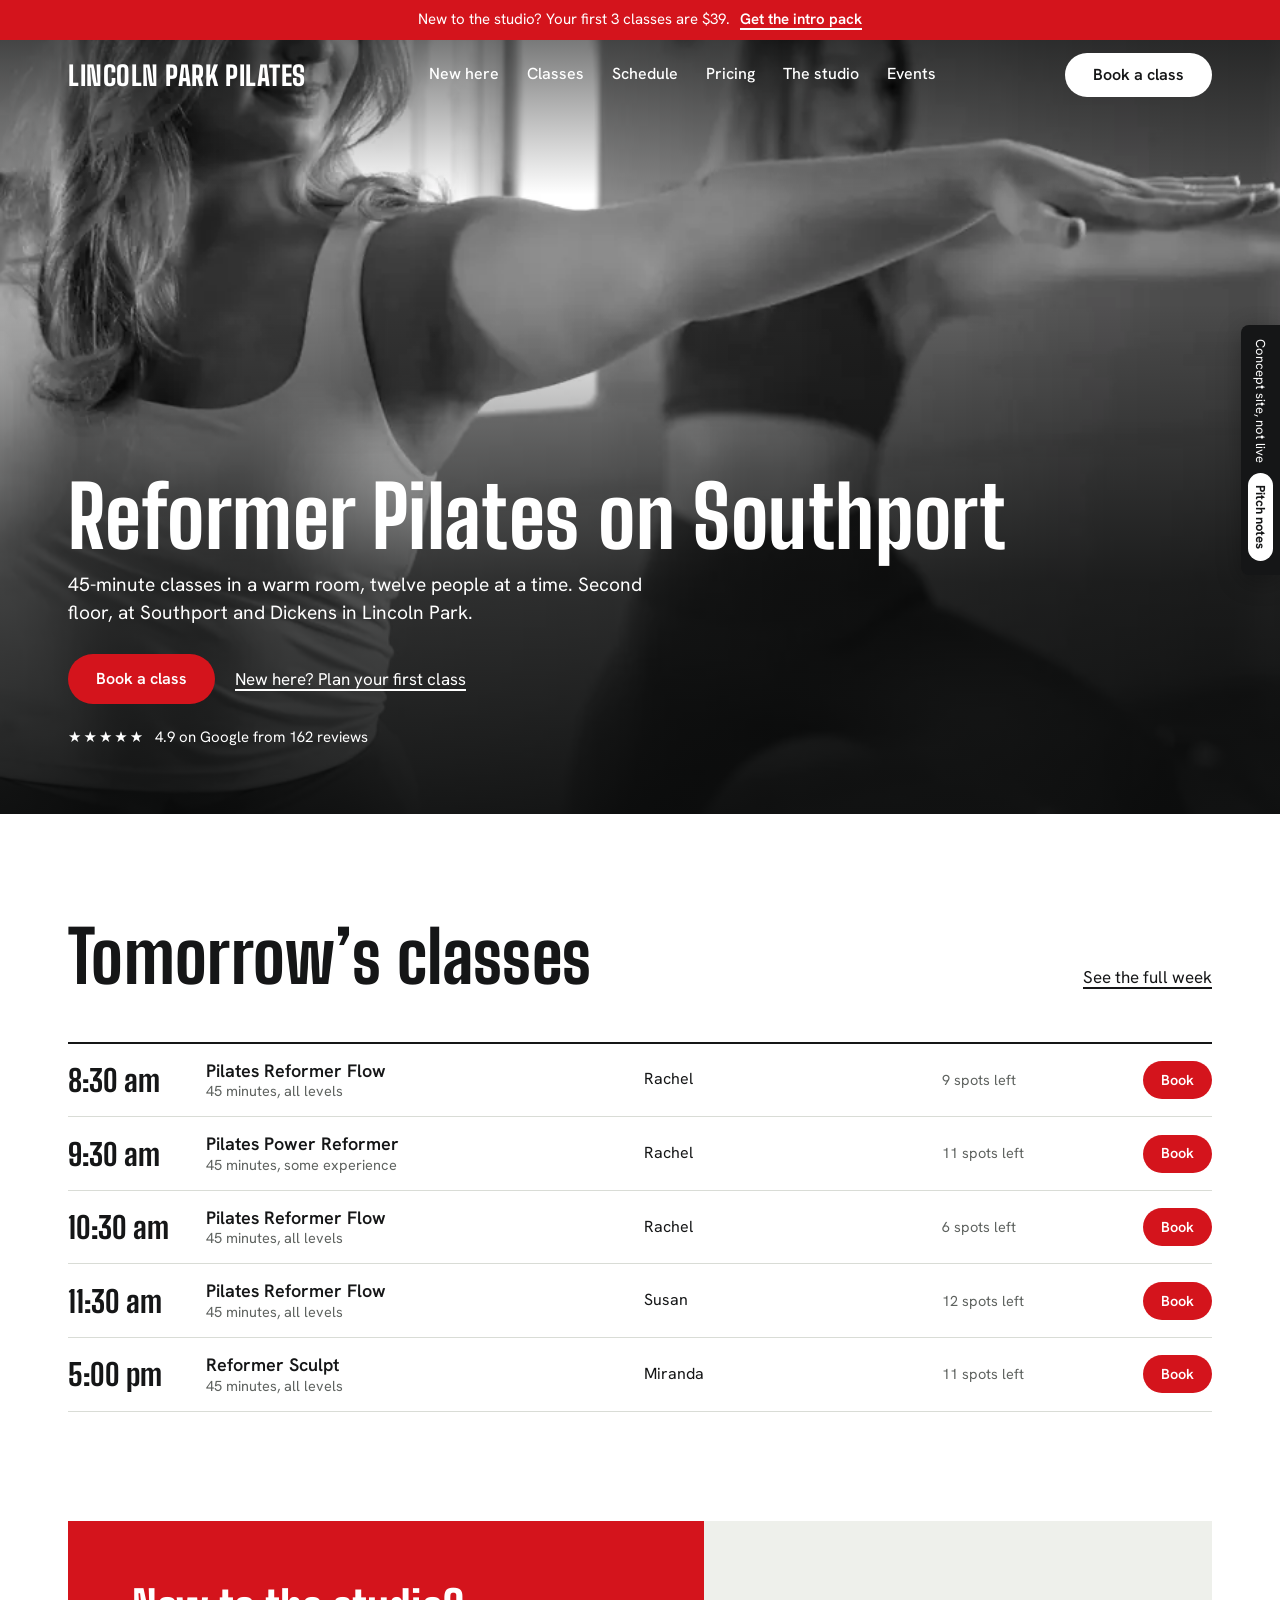
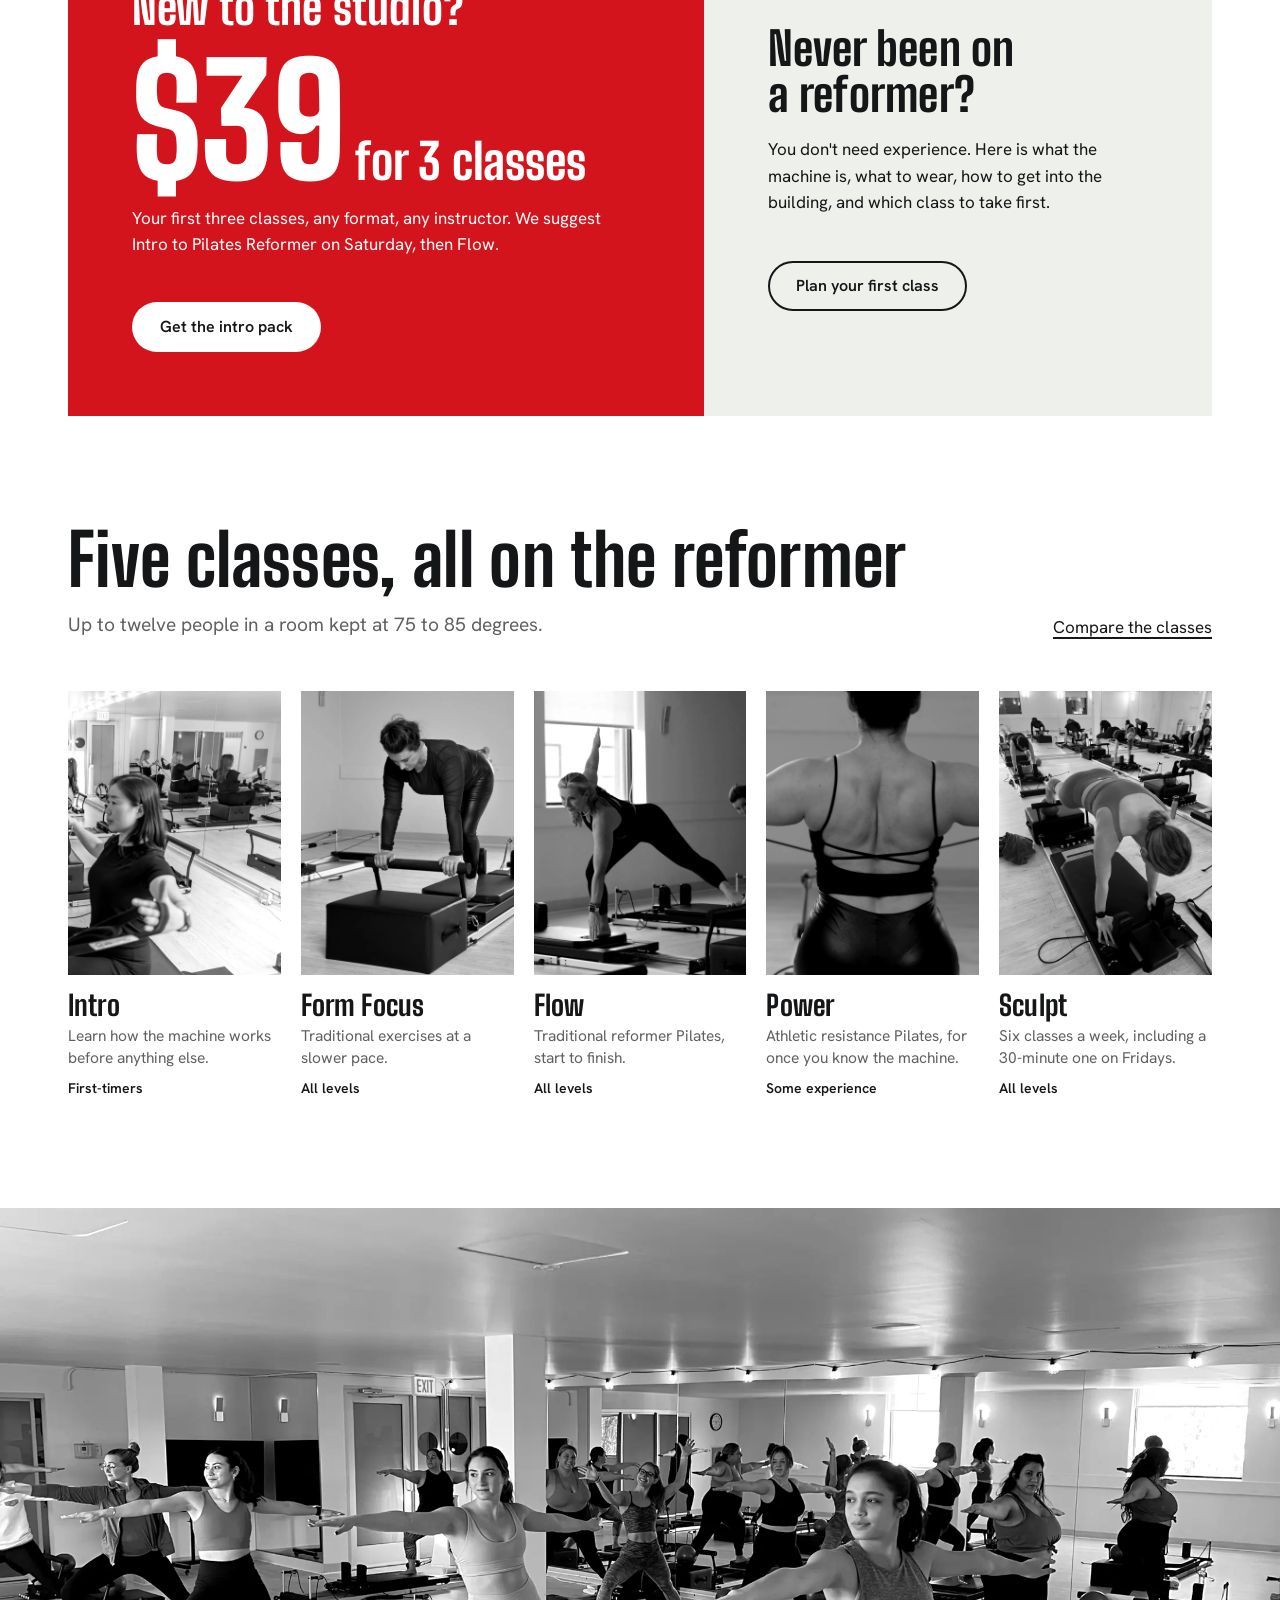
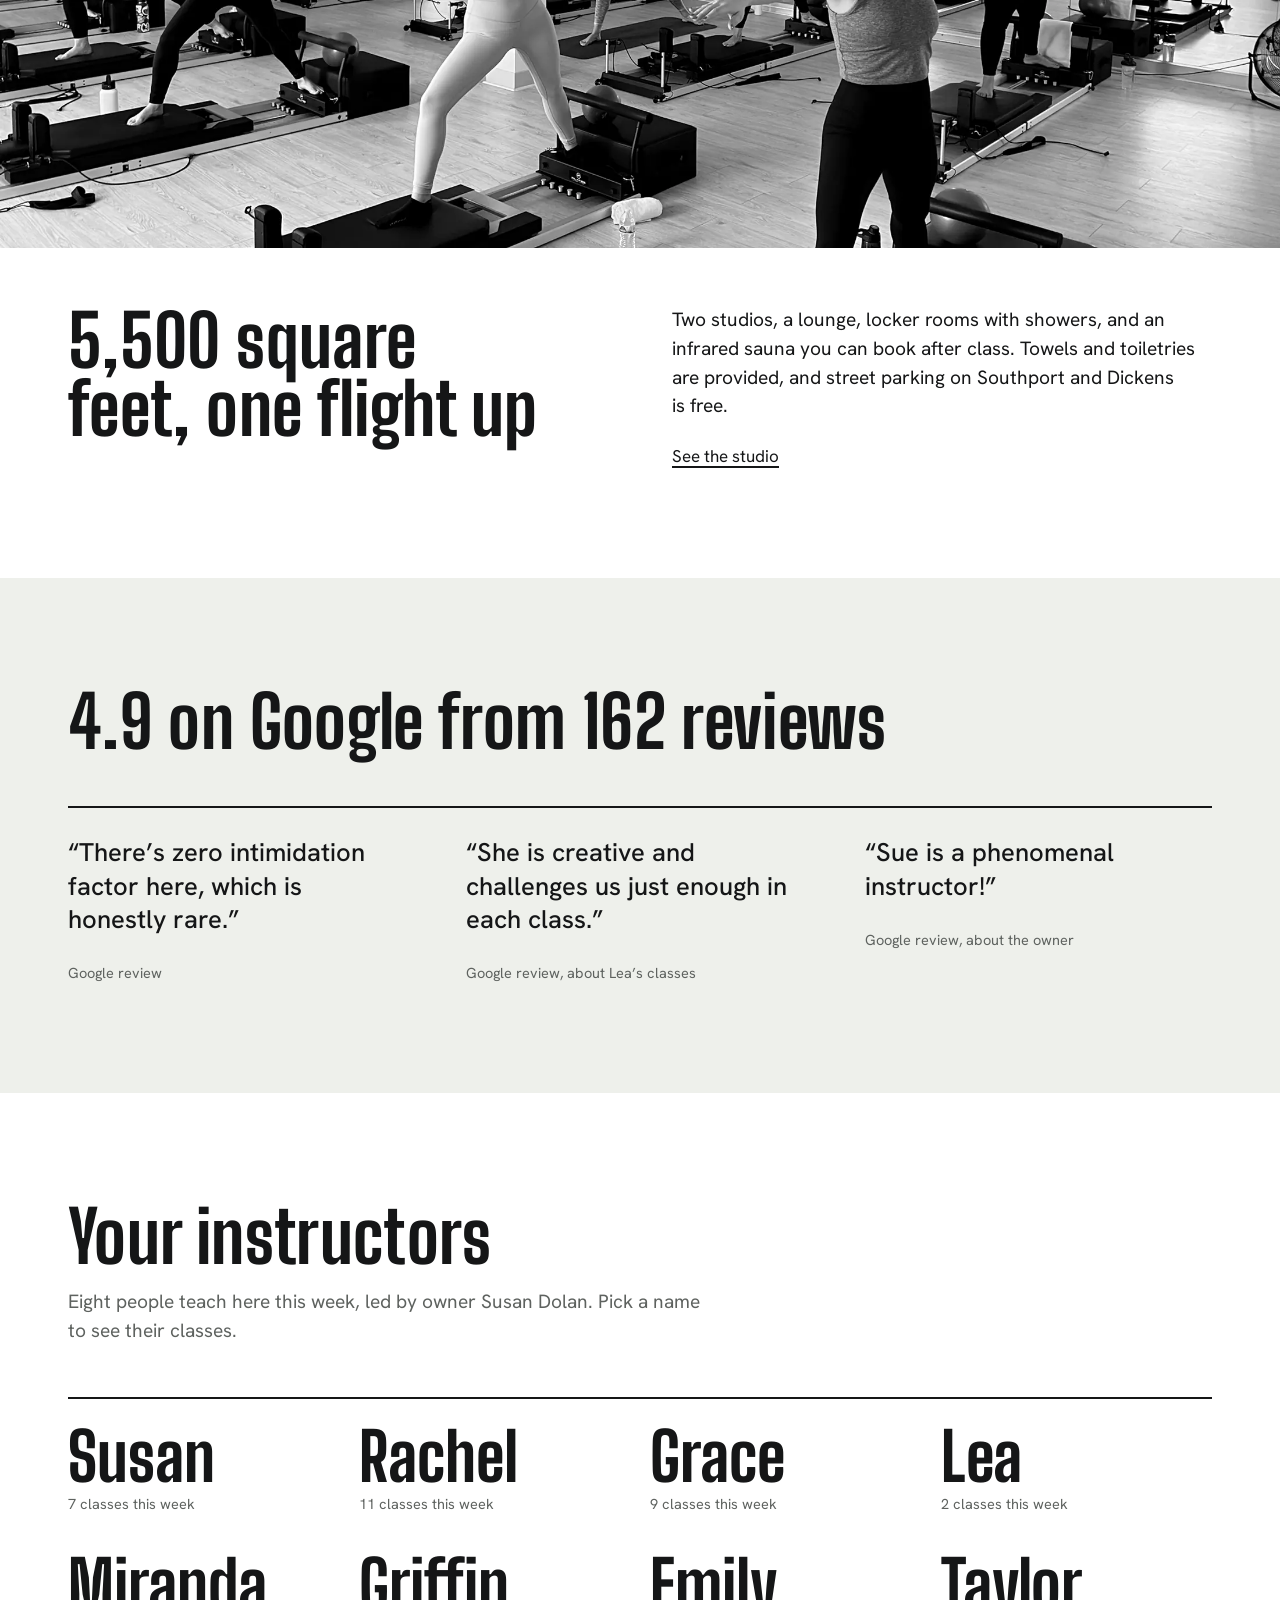
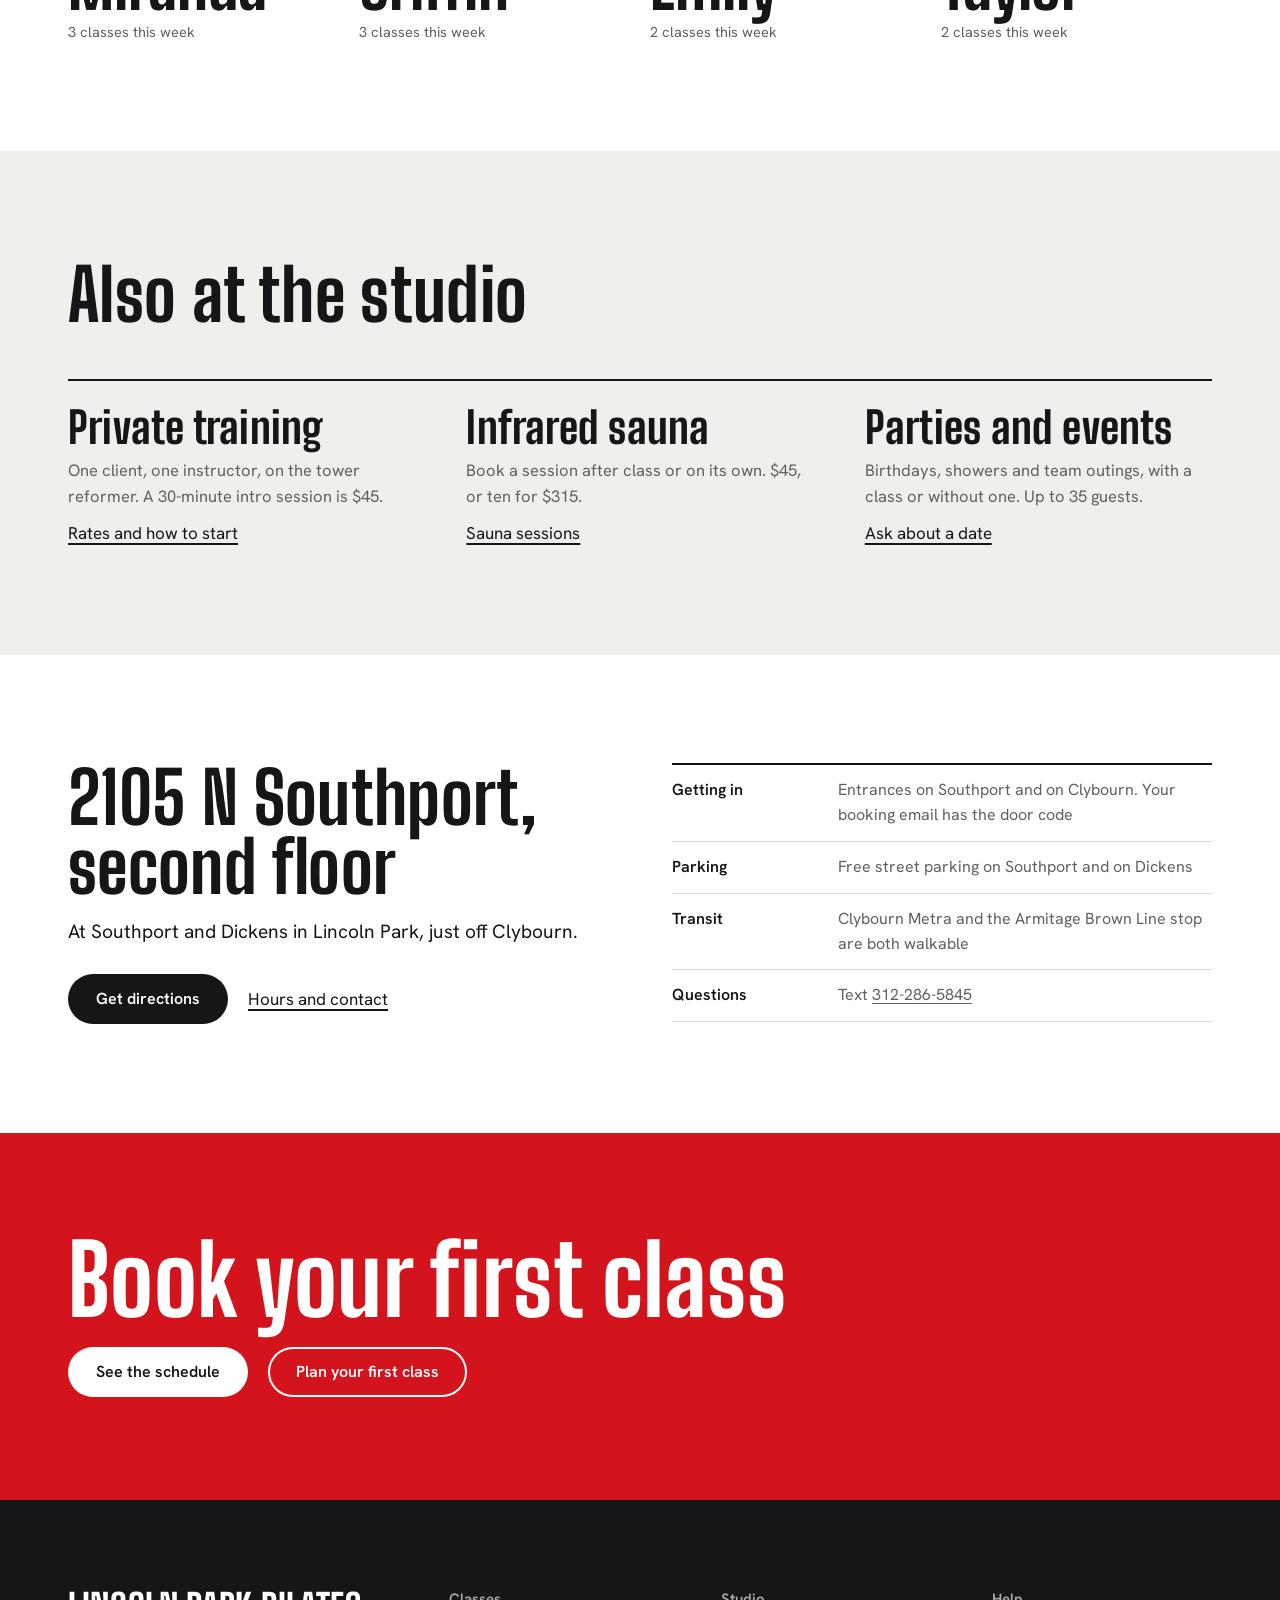
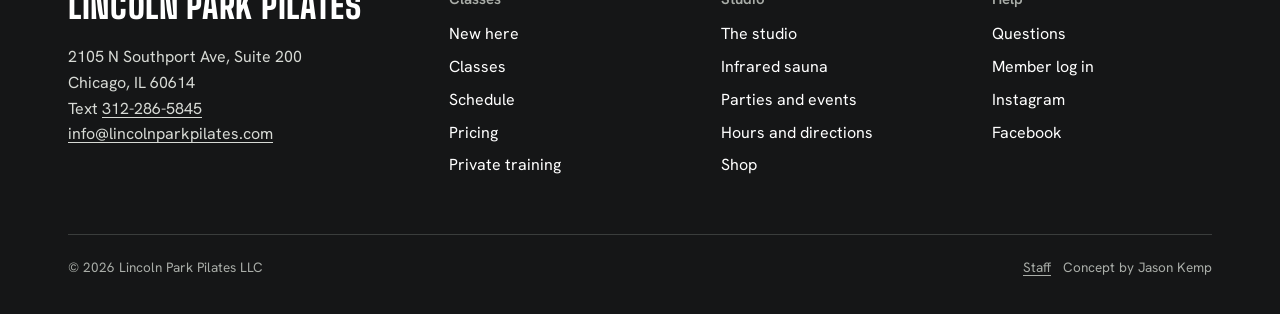
==== commit 24315006: "Pitch notes: state precisely which buttons on the current site fail The individual plan buy buttons " ====
--- a/index.html
+++ b/index.html
@@ -1301,7 +1301,7 @@
       </div>
 
       <div class="finding"><span>1</span><div><b>The homepage's main button is broken.</b><p>"CLASS SCHEDULE", the only call to action in the hero, opens a WellnessLiving page that says "Promotion does not exist." The Events page's "BUY NOW" button for the New Year promo goes to the same dead link.</p><figure><div class="shot"><img src="img/today-error.webp" alt="WellnessLiving error page: Promotion does not exist" loading="lazy"></div><figcaption>Where the hero button lands.</figcaption></figure></div></div>
-      <div class="finding"><span>2</span><div><b>So are most of the other buy buttons.</b><p>On the pricing page, the Membership, Packages and Training buttons and the Events page's "Join Now" open the WellnessLiving catalog at its old Heat address and get "Business does not exist." The "$360 / 10 classes + 2 sauna sessions" and "Unlimited sauna $199/mo" links return "Promotion does not exist." All eleven price links on the Shop page return "Product does not exist." On the homepage, the "10 CLASSES" label and the "$45 private training intro" both link to the 5-class package, and the $40 drop-in link is missing the studio's ID. Roughly one in two purchase links on the site works.</p></div></div>
+      <div class="finding"><span>2</span><div><b>Several other buttons are broken or go to the wrong plan.</b><p>The buy buttons for the individual memberships and class packs on the pricing page work. The section buttons above them do not: Membership, Packages and Training, and the Events page's "Join Now", open the WellnessLiving catalog at its old Heat address and get "Business does not exist." The "$360 / 10 classes + 2 sauna sessions" and "Unlimited sauna $199/mo" links return "Promotion does not exist." All eleven price links on the Shop page return "Product does not exist." On the homepage, the "10 CLASSES" label and the "$45 private training intro" both link to the 5-class package.</p><p style="margin-top:8px">The home page button, the section buttons, one promo link and the two mislinked labels were rechecked, signed out, on November 13, 2026. The Shop and Events links were last checked on November 5.</p></div></div>
       <div class="finding"><span>3</span><div><b>It doesn't fit a phone.</b><p>At 390px wide the hero headline, the menu and the pinned social bar overlap and spill past the right edge (screenshot above). Worth confirming on your own phone before the meeting.</p></div></div>
       <div class="finding"><span>4</span><div><b>Two pages tell Google not to list them.</b><p>The Schedule and Shop pages carry a <code>noindex</code> tag, so the page people most need to find, the schedule, is hidden from search. The Shop page also borrows its search title and description from the Schedule page ("Book a Class | Pilates Reformer Community").</p></div></div>
       <div class="finding"><span>5</span><div><b>The Heat 3.0 rebrand is half done.</b><p>The logo says "Formerly Heat 3.0". The FAQ page's browser title is "FAQ'S | Heat 3.0 Pilates Barre Yoga Stretch"; the pricing, FAQ and events pages all share the title "Pricing | Heat 3.0 Pilates" when shared or searched, and the homepage's search description still says Heat 3.0. The pinned social bar's Facebook, Instagram, TikTok and YouTube icons go to the Heat 3.0 accounts while the footer links to the Lincoln Park Pilates ones. The review links go to ClassPass and Yelp pages for "Heat 3.0" and to a Google search for "heat 3.0".</p></div></div>
